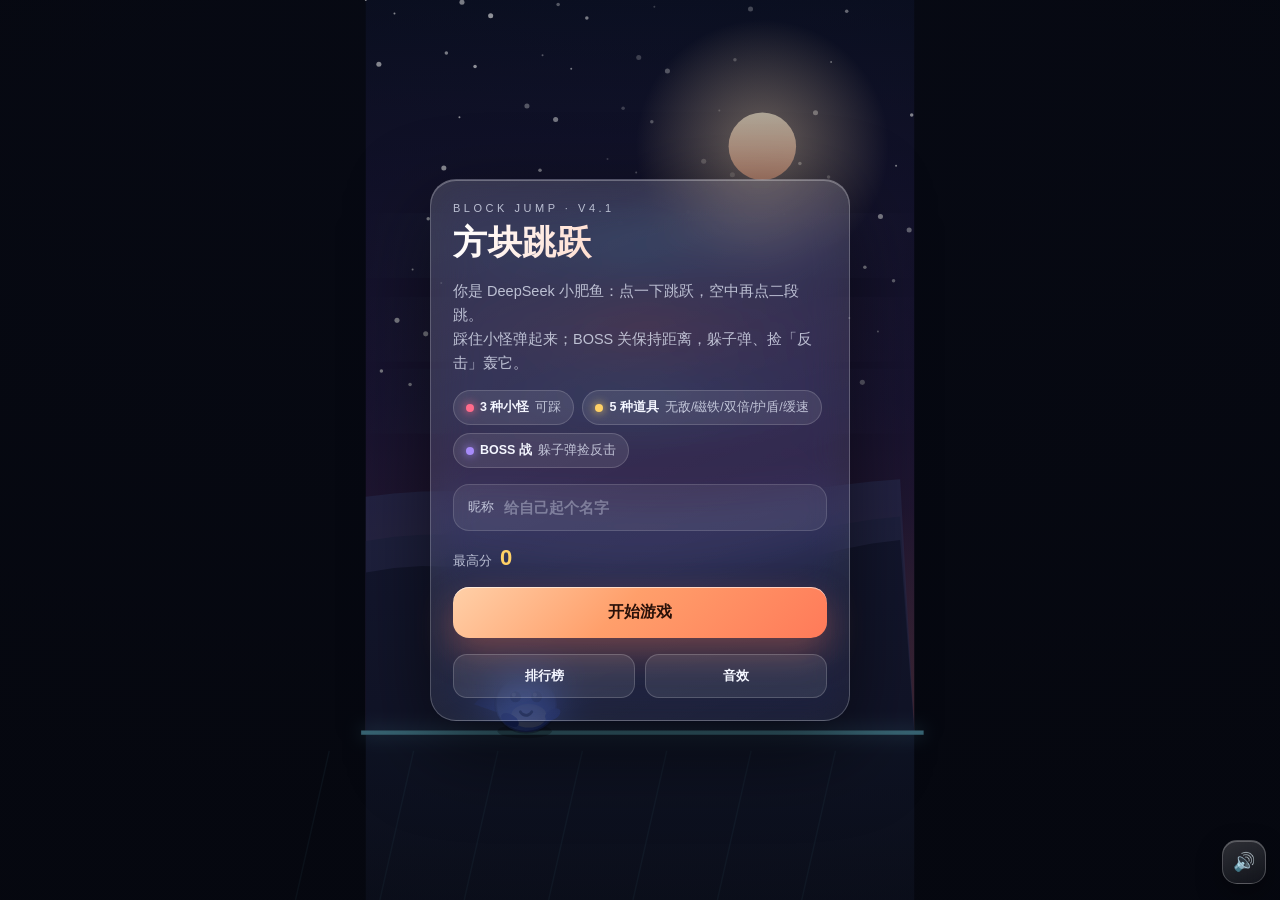
==== game/index.html @ d73d8f33 "game v4.1: show version label" ====
<!doctype html>
<html lang="zh-CN">
<head>
<meta charset="utf-8">
<meta name="viewport" content="width=device-width,initial-scale=1,viewport-fit=cover,user-scalable=no">
<meta name="theme-color" content="#0b0f1e">
<meta name="apple-mobile-web-app-capable" content="yes">
<meta name="robots" content="noindex,nofollow,noarchive">
<title>方块跳跃 · Block Jump</title>
<style>
  :root{
    --glass: linear-gradient(160deg, rgba(255,255,255,.16), rgba(255,255,255,.05));
    --glass-brd: rgba(255,255,255,.22);
    --ink: #f4f6ff;
    --dim: rgba(235,240,255,.74);
    --coral: #ff7a59;
    --gold: #ffd166;
    --mint: #43e8b8;
    --cyan: #50d5e8;
    --pink: #f472b6;
    --violet: #a78bfa;
  }
  *{box-sizing:border-box;-webkit-tap-highlight-color:transparent}
  html,body{margin:0;height:100%;overflow:hidden;background:#070a14;
    font-family:-apple-system,BlinkMacSystemFont,"PingFang SC","Noto Sans SC","Microsoft YaHei",sans-serif;
    color:var(--ink);-webkit-user-select:none;user-select:none;touch-action:none}
  #app{position:fixed;inset:0;display:flex;align-items:center;justify-content:center;overflow:hidden}
  #app::after{content:"";position:absolute;inset:0;pointer-events:none;z-index:3;
    background:radial-gradient(120% 85% at 50% 45%, rgba(0,0,0,0) 55%, rgba(3,5,12,.45) 100%)}
  canvas#game{position:absolute;inset:0;width:100%;height:100%;display:block;touch-action:none}
  .veil{position:absolute;inset:0;display:flex;align-items:center;justify-content:center;
    padding:calc(16px + env(safe-area-inset-top)) 16px calc(16px + env(safe-area-inset-bottom));
    background:radial-gradient(120% 90% at 50% 0%, rgba(12,16,32,.28), rgba(6,8,16,.62));
    z-index:5}
  .veil.hidden{display:none}
  .panel{width:min(420px,100%);border-radius:26px;padding:22px;
    background:var(--glass);border:1px solid var(--glass-brd);
    backdrop-filter:blur(22px) saturate(150%);-webkit-backdrop-filter:blur(22px) saturate(150%);
    box-shadow:0 28px 80px rgba(0,0,0,.55), inset 0 1px 0 rgba(255,255,255,.28);
    animation:pop .3s cubic-bezier(.2,.9,.3,1.15)}
  @keyframes pop{from{opacity:0;transform:translateY(16px) scale(.96)}to{opacity:1;transform:none}}
  .kicker{font-size:11px;letter-spacing:.32em;color:var(--dim);text-transform:uppercase}
  h1{margin:6px 0 4px;font-size:34px;letter-spacing:.02em;font-weight:800;
    background:linear-gradient(100deg,#fff,#ffd9c9 45%,#ffb38f);-webkit-background-clip:text;background-clip:text;color:transparent}
  .sub{font-size:14.5px;color:var(--dim);line-height:1.65}
  .chips{display:flex;flex-wrap:wrap;gap:8px;margin:14px 0 4px}
  .chip{display:flex;align-items:center;gap:6px;padding:8px 12px;border-radius:999px;
    background:rgba(255,255,255,.09);border:1px solid rgba(255,255,255,.16);font-size:12.5px;color:var(--dim)}
  .chip b{color:var(--ink);font-weight:600}
  .dot{width:8px;height:8px;border-radius:50%;box-shadow:0 0 10px currentColor;background:currentColor}
  .row{display:flex;gap:10px;margin-top:16px}
  button{font-family:inherit;border:none;cursor:pointer;color:var(--ink);font-weight:700;
    border-radius:16px;padding:15px 18px;font-size:15px;transition:transform .12s ease, filter .2s ease}
  button:active{transform:scale(.97)}
  .btn-primary{flex:1;color:#2a1109;font-size:16px;
    background:linear-gradient(135deg,#ffd0a8,#ff9f6b 45%,#ff7a59);
    box-shadow:0 14px 34px rgba(255,122,89,.35), inset 0 1px 0 rgba(255,255,255,.6)}
  .btn-ghost{background:rgba(255,255,255,.09);border:1px solid rgba(255,255,255,.18);font-weight:600}
  .btn-sm{padding:12px 14px;font-size:13px;border-radius:14px}
  .namerow{display:flex;align-items:center;gap:10px;margin-top:16px;padding:8px 8px 8px 14px;
    border-radius:16px;background:rgba(255,255,255,.07);border:1px solid rgba(255,255,255,.14)}
  .namerow .nlbl{font-size:12.5px;color:var(--dim);flex:none}
  .namerow input{flex:1;min-width:0;border:none;outline:none;background:transparent;
    font-family:inherit;font-size:15px;font-weight:700;color:var(--ink);padding:6px 0}
  .namerow input::placeholder{color:rgba(235,240,255,.35);font-weight:600}
  .bestline{display:flex;align-items:baseline;gap:8px;margin-top:14px}
  .bestline .num{font-size:22px;font-weight:800;color:var(--gold);font-variant-numeric:tabular-nums}
  .bestline .lbl{font-size:13px;color:var(--dim)}
  /* 结算 */
  .score-wrap{text-align:center;margin:10px 0 6px}
  .score-big{font-size:58px;font-weight:800;line-height:1;letter-spacing:-.02em;
    font-variant-numeric:tabular-nums;background:linear-gradient(180deg,#fff,#ffd166 70%,#ff9f43);
    -webkit-background-clip:text;background-clip:text;color:transparent;
    filter:drop-shadow(0 8px 24px rgba(255,209,102,.25))}
  .cause{text-align:center;font-size:14px;color:var(--dim);margin-top:6px}
  .grid{display:grid;grid-template-columns:repeat(4,1fr);gap:8px;margin:16px 0 6px}
  .cell{padding:11px 6px;border-radius:16px;text-align:center;
    background:rgba(255,255,255,.07);border:1px solid rgba(255,255,255,.12)}
  .cell .k{font-size:12px;color:var(--dim)}
  .cell .v{font-size:17px;font-weight:800;margin-top:4px;font-variant-numeric:tabular-nums}
  .badge{display:inline-flex;align-items:center;gap:6px;margin-top:10px;padding:6px 12px;border-radius:999px;
    font-size:12px;font-weight:700;color:#12301f;background:linear-gradient(135deg,#a7f3c9,#43e8b8);
    box-shadow:0 8px 24px rgba(67,232,184,.28)}
  .rank{text-align:center;font-size:13px;color:var(--dim);margin-top:10px}
  /* HUD */
  #hud{position:absolute;inset:0;z-index:4;pointer-events:none;
    padding:calc(12px + env(safe-area-inset-top)) 14px calc(12px + env(safe-area-inset-bottom))}
  #hud.hidden{display:none}
  .pill{position:absolute;display:flex;align-items:center;gap:8px;
    padding:9px 13px;border-radius:16px;background:var(--glass);border:1px solid var(--glass-brd);
    backdrop-filter:blur(16px) saturate(140%);-webkit-backdrop-filter:blur(16px) saturate(140%);
    box-shadow:0 10px 30px rgba(0,0,0,.3), inset 0 1px 0 rgba(255,255,255,.24)}
  #scorePill{left:14px;top:calc(12px + env(safe-area-inset-top));padding:12px 18px;border-radius:18px}
  #scoreVal{font-size:24px;font-weight:800;font-variant-numeric:tabular-nums;line-height:1;min-width:20px;text-align:left}

  #coinPill{right:14px;top:calc(12px + env(safe-area-inset-top))}
  .coin{width:18px;height:18px;border-radius:50%;
    background:radial-gradient(circle at 35% 30%,#fff3c4,#ffd166 55%,#e0a91f);
    box-shadow:0 0 12px rgba(255,209,102,.5)}
  #coinVal{font-size:15px;font-weight:800;font-variant-numeric:tabular-nums}
  #powerRow{position:absolute;right:14px;top:calc(70px + env(safe-area-inset-top));
    display:flex;flex-direction:column;gap:7px;align-items:flex-end}
  .pw{display:none;align-items:center;gap:7px;padding:7px 11px;border-radius:13px;
    background:var(--glass);border:1px solid var(--glass-brd);backdrop-filter:blur(14px);
    -webkit-backdrop-filter:blur(14px);font-size:11px;font-weight:700}
  .pw.on{display:flex}
  .pw i{width:14px;height:14px;border-radius:5px;display:block}
  .pw .bar{width:40px;height:3px;border-radius:2px;background:rgba(255,255,255,.18);overflow:hidden}
  .pw .bar em{display:block;height:100%;width:100%;background:currentColor;border-radius:2px}
  #comboChip{position:absolute;left:50%;top:calc(14px + env(safe-area-inset-top));transform:translateX(-50%);
    padding:7px 14px;border-radius:999px;font-size:12px;font-weight:800;color:#3d0a2c;
    background:linear-gradient(135deg,#ffd0e8,#f472b6);box-shadow:0 8px 24px rgba(244,114,182,.35);
    display:none;white-space:nowrap}
  #comboChip.on{display:block;animation:pop .2s ease}
  #bossWrap{position:absolute;left:50%;top:calc(16px + env(safe-area-inset-top));transform:translateX(-50%);
    width:min(240px,60%);display:none}
  #bossWrap.on{display:block}
  .boss-label{text-align:center;font-size:10px;letter-spacing:.28em;color:#ff9db0;margin-bottom:5px;font-weight:800}
  .boss-track{height:8px;border-radius:99px;background:rgba(255,255,255,.12);
    border:1px solid rgba(255,255,255,.16);overflow:hidden}
  .boss-fill{height:100%;width:100%;border-radius:99px;
    background:linear-gradient(90deg,#ff4d6d,#ff9db0);transition:width .18s ease;
    box-shadow:0 0 14px rgba(255,77,109,.6)}
  /* 排行榜 */
  .tabs{display:flex;gap:8px;margin:14px 0 10px;background:rgba(0,0,0,.22);padding:5px;border-radius:14px}
  .tab{flex:1;padding:10px;border-radius:11px;font-size:14px;font-weight:700;color:var(--dim);
    background:transparent;border:none}
  .tab.on{background:rgba(255,255,255,.14);color:var(--ink);box-shadow:inset 0 1px 0 rgba(255,255,255,.2)}
  #boardList{max-height:38vh;overflow:auto;-webkit-overflow-scrolling:touch;display:flex;flex-direction:column;gap:7px}
  .lbrow{display:flex;align-items:center;gap:10px;padding:11px 13px;border-radius:14px;
    background:rgba(255,255,255,.07);border:1px solid rgba(255,255,255,.09);font-size:14px}
  .lbrow.me{background:rgba(255,209,102,.14);border-color:rgba(255,209,102,.4)}
  .lbrow .no{width:20px;text-align:center;font-weight:800;color:var(--dim);font-variant-numeric:tabular-nums}
  .lbrow.me .no{color:var(--gold)}
  .lbrow .nm{flex:1;overflow:hidden;text-overflow:ellipsis;white-space:nowrap;color:rgba(240,245,255,.88)}
  .lbrow .sc{font-weight:800;font-variant-numeric:tabular-nums}
  .lbrow .dt{font-size:11px;color:rgba(255,255,255,.45)}
  .empty{text-align:center;padding:26px 0;font-size:13px;color:var(--dim)}
  /* 声音按钮 / toast */
  #soundBtn{position:absolute;right:14px;bottom:calc(16px + env(safe-area-inset-bottom));z-index:6;
    width:44px;height:44px;border-radius:15px;display:flex;align-items:center;justify-content:center;
    font-size:18px;background:var(--glass);border:1px solid var(--glass-brd);
    backdrop-filter:blur(16px);-webkit-backdrop-filter:blur(16px);
    box-shadow:0 10px 26px rgba(0,0,0,.35), inset 0 1px 0 rgba(255,255,255,.24)}
  #toast{position:absolute;left:50%;bottom:calc(88px + env(safe-area-inset-bottom));
    transform:translateX(-50%) translateY(8px);padding:11px 20px;border-radius:999px;
    font-size:14px;font-weight:700;color:#fff;white-space:nowrap;
    background:rgba(14,18,32,.82);border:1px solid rgba(255,255,255,.22);
    backdrop-filter:blur(18px);-webkit-backdrop-filter:blur(18px);
    box-shadow:0 12px 34px rgba(0,0,0,.45);opacity:0;transition:opacity .18s ease,transform .18s ease;z-index:7}
  #toast.on{opacity:1;transform:translateX(-50%) translateY(0)}
</style>
</head>
<body>
<div id="app">
  <canvas id="game"></canvas>

  <div id="hud" class="hidden">
    <div class="pill" id="scorePill"><span id="scoreVal">0</span></div>
    <div class="pill" id="coinPill"><span class="coin"></span><span id="coinVal">0</span></div>
    <div id="powerRow">
      <div class="pw" id="pwStar" style="color:var(--gold)"><i style="background:var(--gold)"></i><span>无敌</span><span class="bar"><em></em></span></div>
      <div class="pw" id="pwMag" style="color:var(--cyan)"><i style="background:var(--cyan)"></i><span>磁铁</span><span class="bar"><em></em></span></div>
      <div class="pw" id="pwDbl" style="color:var(--pink)"><i style="background:var(--pink)"></i><span>双倍</span><span class="bar"><em></em></span></div>
      <div class="pw" id="pwShield" style="color:#7ee7ff"><i style="background:#7ee7ff"></i><span>护盾</span><span class="bar"><em></em></span></div>
      <div class="pw" id="pwSlow" style="color:#c084fc"><i style="background:#c084fc"></i><span>缓速</span><span class="bar"><em></em></span></div>
    </div>
    <div id="comboChip"></div>
    <div id="bossWrap">
      <div class="boss-label">BOSS</div>
      <div class="boss-track"><div class="boss-fill" id="bossFill"></div></div>
    </div>
  </div>

  <button id="soundBtn" aria-label="声音">🔊</button>
  <div id="toast"></div>

  <div id="menu" class="veil">
    <div class="panel">
      <div class="kicker">Block Jump · v4.1</div>
      <h1>方块跳跃</h1>
      <p class="sub">你是 DeepSeek 小肥鱼：点一下跳跃，空中再点二段跳。<br>踩住小怪弹起来；BOSS 关保持距离，躲子弹、捡「反击」轰它。</p>
      <div class="chips">
        <span class="chip"><span class="dot" style="color:#ff6b8b"></span><b>3 种小怪</b> 可踩</span>
        <span class="chip"><span class="dot" style="color:#ffd166"></span><b>5 种道具</b> 无敌/磁铁/双倍/护盾/缓速</span>
        <span class="chip"><span class="dot" style="color:#a78bfa"></span><b>BOSS 战</b> 躲子弹捡反击</span>
      </div>
      <div class="namerow">
        <span class="nlbl">昵称</span>
        <input id="nameInput" maxlength="12" autocomplete="off" autocapitalize="off" spellcheck="false" placeholder="给自己起个名字">
      </div>
      <div class="bestline"><span class="lbl">最高分</span><span class="num" id="menuBest">0</span></div>
      <div class="row">
        <button class="btn-primary" id="btnStart">开始游戏</button>
      </div>
      <div class="row">
        <button class="btn-ghost btn-sm" id="btnMenuBoard" style="flex:1">排行榜</button>
        <button class="btn-ghost btn-sm" id="btnMenuSound" style="flex:1">音效</button>
      </div>
    </div>
  </div>

  <div id="over" class="veil hidden">
    <div class="panel">
      <div class="kicker" style="color:#ff9db0">Game Over</div>
      <div class="score-wrap"><div class="score-big" id="overScore">0</div></div>
      <div class="cause" id="overCause"></div>
      <div class="grid">
        <div class="cell"><div class="k">距离</div><div class="v" id="stDist">0m</div></div>
        <div class="cell"><div class="k">金币</div><div class="v" id="stCoin">0</div></div>
        <div class="cell"><div class="k">击杀</div><div class="v" id="stKill">0</div></div>
        <div class="cell"><div class="k">连击</div><div class="v" id="stCombo">×0</div></div>
      </div>
      <div style="text-align:center"><span class="badge hidden" id="newRecord">★ 新纪录</span></div>
      <div class="rank" id="overRank"></div>
      <div class="row"><button class="btn-primary" id="btnRetry">再来一次</button></div>
      <div class="row">
        <button class="btn-ghost btn-sm" id="btnShare" style="flex:1">分享</button>
        <button class="btn-ghost btn-sm" id="btnBoard" style="flex:1">排行榜</button>
      </div>
    </div>
  </div>

  <div id="board" class="veil hidden">
    <div class="panel">
      <div class="kicker">Leaderboard</div>
      <h1 style="font-size:26px">排行榜</h1>
      <div class="tabs">
        <button class="tab on" id="tabLocal" data-tab="0">本机</button>
        <button class="tab" id="tabOnline" data-tab="1">在线</button>
      </div>
      <div id="boardList"></div>
      <div class="row"><button class="btn-ghost" id="btnBoardClose" style="flex:1">关闭</button></div>
    </div>
  </div>
</div>

<script>
(function () {
  'use strict';

  // ================= 在线排行配置（Supabase） =================
  var CONFIG = {
    SUPABASE_URL: 'https://gmbxajmnoovqspsifoij.supabase.co',
    SUPABASE_ANON_KEY: 'eyJhbGciOiJIUzI1NiIsInR5cCI6IkpXVCJ9.eyJpc3MiOiJzdXBhYmFzZSIsInJlZiI6ImdtYnhham1ub292cXNwc2lmb2lqIiwicm9sZSI6ImFub24iLCJpYXQiOjE3NjM5NjIwMDYsImV4cCI6MjA3OTUzODAwNn0.0Y8fS4oOsGnr_i_dsdQOUnE1iFKRSyVHk3r8p-tRvNo'
  };
  var ONLINE = !!(CONFIG.SUPABASE_URL && CONFIG.SUPABASE_ANON_KEY);

  // ================= 画面尺寸 =================
  var W = 390, H = 640, GROUND = 520, PX = 92, PS = 42;
  var GRAV = 3300, JUMP = -1160, JUMP2 = -1040, CUT = -500, STOMP_BOUNCE = -880;
  var BOSS_FIRST = 700, BOSS_GAP = 1700;

  var cvs = document.getElementById('game');
  var ctx = cvs.getContext('2d');
  var DPR = Math.min(3, Math.max(1, (window.devicePixelRatio || 1)));
  function fitCanvas() {
    var r = cvs.getBoundingClientRect();
    DPR = Math.min(3, Math.max(1, window.devicePixelRatio || 1));
    var bw = Math.round(r.width * DPR), bh = Math.round(r.height * DPR);
    if (cvs.width !== bw || cvs.height !== bh) {
      cvs.width = bw; cvs.height = bh;
    }
  }
  fitCanvas();

  // ================= 配色 =================
  var C = {
    skyTop: '#0a0f22', skyMid: '#241a44', skyLow: '#5b2f5e', horizon: '#ff9e7a',
    hill1: 'rgba(70,80,140,.55)', hill2: 'rgba(48,54,102,.75)', hill3: 'rgba(30,34,70,.92)',
    ground: '#141a2e', groundEdge: '#7ee7ff',
    coral: '#ff7a59', coralL: '#ffb28f', coralD: '#d05a3a',
    eye: '#1a1020', mouth: '#7a2f14',
    coin: '#ffd166', coinD: '#d99e2b',
    slime: '#3ddc97', slimeD: '#1f9c68', slimeL: '#8cf5c8',
    walker: '#ff6b8b', walkerD: '#c94263', walkerL: '#ffa3b6',
    flyer: '#a78bfa', flyerD: '#7c5cf0', flyerL: '#d5c6ff',
    boss: '#7b4bd6', bossD: '#4a2a96', bossL: '#a97cff', bossEye: '#ff4d6d',
    stone: '#8f9bb3', stoneD: '#6b7690', crate: '#c98a4b', crateD: '#96612f',
    star: '#ffd166', magnet: '#50d5e8', dbl: '#f472b6',
    white: '#ffffff',
    bot: '#f2f6ff', botL: '#ffffff', botM: '#c8d4ee', botD: '#8f9ec2', botLine: '#131a33',
    whale: '#5d82ff', whaleD: '#2f4fd6', whaleL: '#9cbbff', whaleBelly: 'rgba(255,255,255,.42)', spout: '#bfe9ff',
    visor: '#0b1230', glow: '#7ee7ff', glow2: '#b8f6ff',
    shield: '#7ee7ff', slow: '#c084fc'
  };

  // ================= 工具 =================
  function $(id) { return document.getElementById(id); }
  function rr(x, y, w, h, r) {
    r = Math.min(r, w / 2, h / 2);
    ctx.beginPath();
    if (ctx.roundRect) { ctx.roundRect(x, y, w, h, r); return; }
    ctx.moveTo(x + r, y);
    ctx.arcTo(x + w, y, x + w, y + h, r);
    ctx.arcTo(x + w, y + h, x, y + h, r);
    ctx.arcTo(x, y + h, x, y, r);
    ctx.arcTo(x, y, x + w, y, r);
    ctx.closePath();
  }
  function fillRR(x, y, w, h, r, fill) { rr(x, y, w, h, r); ctx.fillStyle = fill; ctx.fill(); }
  function strokeRR(x, y, w, h, r, stroke, lw) { rr(x, y, w, h, r); ctx.strokeStyle = stroke; ctx.lineWidth = lw || 1.5; ctx.stroke(); }
  function circle(x, y, r) { ctx.beginPath(); ctx.arc(x, y, r, 0, Math.PI * 2); }
  function text(s, x, y, size, color, align, weight) {
    ctx.font = (weight || 700) + ' ' + size + 'px -apple-system,"PingFang SC","Noto Sans SC",sans-serif';
    ctx.textAlign = align || 'center';
    ctx.textBaseline = 'middle';
    ctx.fillStyle = color;
    ctx.fillText(s, x, y);
  }
  function burst(x, y, color, n, pow) {
    pow = pow || 1;
    for (var i = 0; i < n; i++) {
      parts.push({
        x: x, y: y, vx: (Math.random() - 0.5) * 200 * pow, vy: -Math.random() * 220 * pow,
        life: 0.3 + Math.random() * 0.45, max: 0.75, color: color,
        r: 2 + Math.random() * 3.2, g: 900
      });
    }
  }
  function sparkle(x, y, color) {
    for (var i = 0; i < 7; i++) {
      var a = Math.random() * Math.PI * 2, sp = 120 + Math.random() * 120;
      parts.push({ x: x, y: y, vx: Math.cos(a) * sp, vy: Math.sin(a) * sp - 40, life: 0.36, max: 0.36, color: color, r: 2 + Math.random() * 2, g: 200 });
    }
  }
  function floatText(s, x, y, color, size) {
    texts.push({ s: s, x: x, y: y, vy: -78, life: 0.85, max: 0.85, color: color, size: size || 17 });
  }
  function ringFx(x, y, color) { rings.push({ x: x, y: y, r: 8, color: color, life: 0.34, max: 0.34 }); }
  function vibrate(ms) { try { if (navigator.vibrate) navigator.vibrate(ms); } catch (e) {} }

  // ================= 声音 =================
  var ac = null, soundOn = true, sndQ = [];
  var musicStep = 0, musicNext = 0;
  function AC() {
    if (!ac) { try { var K = window.AudioContext || window.webkitAudioContext; if (K) ac = new K(); } catch (e) {} }
    return ac;
  }
  function beep(freq, dur, type, vol) {
    if (!soundOn) return;
    var a = AC(); if (!a) return;
    try {
      if (a.state === 'suspended' && a.resume) a.resume();
      var o = a.createOscillator(), g = a.createGain(), t = a.currentTime;
      o.type = type || 'sine'; o.frequency.value = freq;
      g.gain.setValueAtTime(vol || 0.05, t);
      g.gain.exponentialRampToValueAtTime(0.0001, t + dur);
      o.connect(g); g.connect(a.destination);
      o.start(t); o.stop(t + dur + 0.02);
    } catch (e) {}
  }
  function slide(f1, f2, dur, type, vol) {
    if (!soundOn) return;
    var a = AC(); if (!a) return;
    try {
      var o = a.createOscillator(), g = a.createGain(), t = a.currentTime;
      o.type = type || 'sawtooth';
      o.frequency.setValueAtTime(f1, t);
      o.frequency.exponentialRampToValueAtTime(f2, t + dur);
      g.gain.setValueAtTime(vol || 0.06, t);
      g.gain.exponentialRampToValueAtTime(0.0001, t + dur);
      o.connect(g); g.connect(a.destination);
      o.start(t); o.stop(t + dur + 0.02);
    } catch (e) {}
  }
  var BASS = [0, 0, 7, 7, 5, 5, 3, 3];
  var LEAD = [12, 15, 19, 15, 12, 17, 19, 22, 12, 15, 19, 15, 10, 12, 15, 17];
  function note(freq, at, dur, type, vol) {
    try {
      var o = ac.createOscillator(), g = ac.createGain();
      o.type = type; o.frequency.value = freq;
      g.gain.setValueAtTime(0.0001, at);
      g.gain.linearRampToValueAtTime(vol, at + 0.012);
      g.gain.exponentialRampToValueAtTime(0.0001, at + dur);
      o.connect(g); g.connect(ac.destination);
      o.start(at); o.stop(at + dur + 0.02);
    } catch (e) {}
  }
  function musicTick() {
    if (!soundOn || !ac || state !== 'play') return;
    var now = ac.currentTime;
    if (musicNext < now) musicNext = now + 0.06;
    var guard = 0;
    while (musicNext < now + 0.3 && guard++ < 8) {
      var s = musicStep % 16;
      note(55 * Math.pow(2, BASS[(musicStep >> 1) % 8] / 12), musicNext, 0.26, 'square', 0.026);
      if (s % 2 === 0) note(220 * Math.pow(2, LEAD[s] / 12), musicNext, 0.15, 'triangle', 0.02);
      musicStep++; musicNext += 0.15;
    }
  }

  // ================= 存档 =================
  function lsGet(k) { try { return localStorage.getItem(k); } catch (e) { return null; } }
  function lsSet(k, v) { try { localStorage.setItem(k, v); } catch (e) {} }
  var best = parseInt(lsGet('bj.best') || '0', 10) || 0, prevBest = best;
  var LB = [];
  try { LB = JSON.parse(lsGet('bj.lb') || '[]') || []; } catch (e) { LB = []; }
  var playerName = lsGet('bj.name') || '';
  var onlineRows = [], onlineState = 'idle', submitT = 0;

  // ================= 状态 =================
  var state = 'menu';
  var camX = 0, speed = 300, dist = 0, baseScore = 0, bonusScore = 0, score = 0;
  var coinsGot = 0, kills = 0, combo = 0, maxCombo = 0, comboUntil = 0;
  var shake = 0, flash = 0, freeze = 0, time = 0, nextX = 0, last = 0, dustT = 0;
  var gaps = [], obs = [], mobs = [], projs = [], rockets = [], pickups = [], coinList = [], parts = [], texts = [], rings = [], trail = [];
  var stars = [];
  var inv = 0, magnet = 0, dbl = 0, shield = 0, slow = 0;
  var boss = null, nextBossAt = BOSS_FIRST, arena = false;
  var overAt = 0, toastT = 0, deadReason = '';
  var worldT = 0, auroraT = 0;
  var p = { y: GROUND, vy: 0, jumps: 0, rot: 0, squash: 1, onGround: true, spin: 0 };
  var thisRank = 0, highlightScore = -1, boardTab = 0, boardFrom = 'over';

  for (var si = 0; si < 70; si++) stars.push({ x: (si * 57.3) % W, y: (si * 37.7) % 300, r: 0.7 + (si % 3) * 0.55, ph: si * 0.9 });

  // ================= DOM =================
  var el = {
    hud: $('hud'), scoreVal: $('scoreVal'), coinVal: $('coinVal'),
    combo: $('comboChip'), bossWrap: $('bossWrap'), bossFill: $('bossFill'),
    pwStar: $('pwStar'), pwMag: $('pwMag'), pwDbl: $('pwDbl'),
    pwShield: $('pwShield'), pwSlow: $('pwSlow'), nameInput: $('nameInput'),
    menu: $('menu'), over: $('over'), board: $('board'), toast: $('toast'),
    overScore: $('overScore'), overCause: $('overCause'), stDist: $('stDist'), stCoin: $('stCoin'),
    stKill: $('stKill'), stCombo: $('stCombo'), newRecord: $('newRecord'), overRank: $('overRank'),
    menuBest: $('menuBest'), boardList: $('boardList'), tabLocal: $('tabLocal'), tabOnline: $('tabOnline')
  };
  function show(e) { if (e && e.classList) e.classList.remove('hidden'); }
  function hide(e) { if (e && e.classList) e.classList.add('hidden'); }
  function toast(msg) {
    if (!el.toast) return;
    el.toast.textContent = msg;
    el.toast.classList.add('on');
    toastT = 1.6;
  }
  function setTab(t) {
    boardTab = t;
    el.tabLocal.classList.toggle('on', t === 0);
    el.tabOnline.classList.toggle('on', t === 1);
    renderBoard();
  }
  function esc(s) { return String(s == null ? '' : s).replace(/[&<>"']/g, function (c) {
    return ({ '&': '&amp;', '<': '&lt;', '>': '&gt;', '"': '&quot;', "'": '&#39;' })[c];
  }); }
  function renderBoard() {
    if (!el.boardList) return;
    var rows = boardTab === 0 ? LB : onlineRows;
    var html = '';
    if (boardTab === 1) {
      if (onlineState === 'loading') html = '<div class="empty">加载中…</div>';
      else if (onlineState === 'error' || onlineState === 'off') html = '<div class="empty">在线排行暂时连不上</div>';
      else if (!rows.length) html = '<div class="empty">还没有人上传成绩</div>';
    } else if (!rows.length) html = '<div class="empty">本机还没有成绩</div>';
    if (!html) {
      for (var i = 0; i < rows.length && i < 20; i++) {
        var r = rows[i];
        var mine = boardTab === 0 ? (r.mine === true) : (!!playerName && r.name === playerName);
        var date = (r.d || (r.created_at || '').slice(5, 10) || '');
        html += '<div class="lbrow' + (mine ? ' me' : '') + '">' +
          '<span class="no">' + (i + 1) + '</span>' +
          '<span class="nm">' + esc(r.name || '匿名') + '</span>' +
          '<span class="dt">' + esc(date) + '</span>' +
          '<span class="sc">' + esc(r.score) + '</span></div>';
      }
    }
    el.boardList.innerHTML = html;
  }
  // 昵称（允许留空，空 = 匿名，不再自动生成）
  function applyName(v) {
    var n = String(v == null ? '' : v).replace(/[\n\r\t]/g, ' ').trim().slice(0, 12);
    playerName = n;
    lsSet('bj.name', playerName);
    return playerName;
  }
  if (el.nameInput && el.nameInput.addEventListener) {
    el.nameInput.value = playerName;
    el.nameInput.addEventListener('input', function () { applyName(el.nameInput.value); });
    el.nameInput.addEventListener('blur', function () { applyName(el.nameInput.value); });
    el.nameInput.addEventListener('change', function () { applyName(el.nameInput.value); });
  }

  function showMenu() {
    state = 'menu';
    hide(el.over); hide(el.board); hide(el.hud); show(el.menu);
    el.menuBest.textContent = best;
  }
  function showOver() {
    state = 'over';
    hide(el.menu); hide(el.board); hide(el.hud); show(el.over);
    el.overScore.textContent = Math.floor(score);
    var map = { fall: '掉进了深渊', mob: '被小怪撞飞了', hit: '撞在了障碍上', boss: '被 BOSS 撞飞了', fire: '被 BOSS 火球击中' };
    el.overCause.textContent = map[deadReason] || '游戏结束';
    el.stDist.textContent = Math.floor(dist / 10) + 'm';
    el.stCoin.textContent = coinsGot;
    el.stKill.textContent = kills;
    el.stCombo.textContent = '×' + maxCombo;
    el.overRank.textContent = thisRank > 0 ? ('本机排行第 ' + thisRank + ' 名') : ('最高分 ' + best);
    if (score > prevBest && score > 0) show(el.newRecord); else hide(el.newRecord);
  }
  function showBoard(from) {
    boardFrom = from || state;
    hide(el.menu); hide(el.over); show(el.board);
    if (ONLINE) { show(el.tabOnline); } else { hide(el.tabOnline); }
    setTab(ONLINE && boardFrom === 'over' ? 1 : 0);
    if (boardTab === 1 && ONLINE) loadOnline();
  }
  function hideBoard() {
    hide(el.board);
    if (boardFrom === 'menu') showMenu(); else showOver();
  }

  // ================= 开始/结束 =================
  function reset() {
    camX = 0; speed = 300; dist = 0; baseScore = 0; bonusScore = 0; score = 0;
    coinsGot = 0; kills = 0; combo = 0; maxCombo = 0; comboUntil = 0;
    shake = 0; flash = 0; freeze = 0; time = 0; nextX = W + 200; dustT = 0;
    gaps = []; obs = []; mobs = []; projs = []; rockets = []; pickups = []; coinList = [];
    parts = []; texts = []; rings = []; trail = [];
    inv = 0; magnet = 0; dbl = 0; shield = 0; slow = 0;
    boss = null; nextBossAt = BOSS_FIRST; arena = false;
    deadReason = ''; thisRank = 0; highlightScore = -1;
    worldT = 0; auroraT = 0;
    p = { y: GROUND, vy: 0, jumps: 0, rot: 0, squash: 1, onGround: true, spin: 0 };
  }
  function start() {
    applyName(el.nameInput ? el.nameInput.value : playerName);
    reset(); prevBest = best; state = 'play';
    musicStep = 0; musicNext = 0;
    hide(el.menu); hide(el.over); hide(el.board); show(el.hud);
    syncHud(true);
    beep(660, 0.08, 'sine', 0.05);
  }

  // ================= 在线排行 =================
  function sbHeaders() {
    return { 'apikey': CONFIG.SUPABASE_ANON_KEY, 'Authorization': 'Bearer ' + CONFIG.SUPABASE_ANON_KEY, 'Content-Type': 'application/json' };
  }
  function submitOnline() {
    if (!ONLINE || typeof fetch !== 'function') return;
    if (submitT > 0 && time - submitT < 3) return;
    submitT = time;
    var body = [{ name: playerName || '匿名', score: Math.floor(score), kills: kills, coins: coinsGot, combo: maxCombo }];
    try {
      var h = sbHeaders(); h['Prefer'] = 'return=minimal';
      fetch(CONFIG.SUPABASE_URL + '/rest/v1/scores', { method: 'POST', headers: h, body: JSON.stringify(body) })
        .then(function (r) { onlineState = (r.status >= 200 && r.status < 300) ? 'ok' : 'error'; },
              function () { onlineState = 'error'; });
    } catch (e) { onlineState = 'error'; }
  }
  function loadOnline() {
    if (!ONLINE || typeof fetch !== 'function') { onlineState = 'off'; renderBoard(); return; }
    onlineState = 'loading'; renderBoard();
    try {
      fetch(CONFIG.SUPABASE_URL + '/rest/v1/scores?select=name,score,created_at&order=score.desc&limit=20', { headers: sbHeaders() })
        .then(function (r) { if (!r.ok) throw new Error('http'); return r.json(); })
        .then(function (rows) { onlineRows = rows || []; onlineState = 'ok'; renderBoard(); })
        .catch(function () { onlineState = 'error'; renderBoard(); });
    } catch (e) { onlineState = 'error'; renderBoard(); }
  }

  // ================= 死亡 =================
  function tryAbsorb() {
    if (shield > 0) {
      shield = 0;
      inv = Math.max(inv, 1.3);
      flash = Math.max(flash, 0.3); shake = Math.max(shake, 11);
      beep(520, 0.12, 'square', 0.05); vibrate(25);
      toast('护盾挡下了！');
      syncHud(true);
      return true;
    }
    return false;
  }

  function die(reason) {
    if (state !== 'play') return;
    deadReason = reason; state = 'over'; overAt = time;
    shake = 16; flash = 0.5; freeze = 0.14;
    if (reason === 'boss' || reason === 'fire') slide(320, 70, 0.5, 'sawtooth', 0.08);
    else if (reason === 'fall') slide(700, 110, 0.45);
    else beep(170, 0.3, 'triangle', 0.07);
    vibrate(55);
    burst(PX + PS / 2, p.y - PS / 2, '#ffffff', 12, 1.5);
    burst(PX + PS / 2, p.y - PS / 2, C.coral, 16, 1.8);
    ringFx(PX + PS / 2, p.y - PS / 2, 'rgba(255,255,255,.85)');
    if (score > best) best = score;
    lsSet('bj.best', String(best));
    saveLocalScore();
    submitOnline();
    setTimeout(function () { showOver(); }, 620);
  }
  function saveLocalScore() {
    var entry = { name: playerName || '匿名', mine: true, score: score, kills: kills, coins: coinsGot, combo: maxCombo, d: new Date().toISOString().slice(5, 10) };
    LB.push(entry);
    LB.sort(function (a, b) { return b.score - a.score; });
    LB = LB.slice(0, 20);
    var idx = LB.indexOf(entry);
    thisRank = idx >= 0 ? idx + 1 : 0;
    highlightScore = score;
    lsSet('bj.lb', JSON.stringify(LB));
  }
  function shareScore() {
    var txt = '我在《方块跳跃》拿了 ' + Math.floor(score) + ' 分，击杀 ' + kills + ' 只小怪，最高连击 ×' + maxCombo + '，来试试？';
    try { if (navigator.share) { navigator.share({ title: '方块跳跃', text: txt }).catch(function () {}); return; } } catch (e) {}
    try {
      if (navigator.clipboard && navigator.clipboard.writeText) {
        navigator.clipboard.writeText(txt).then(function () { toast('成绩已复制'); }, function () { toast('复制失败'); });
      } else toast('长按截图分享吧');
    } catch (e) { toast('长按截图分享吧'); }
  }

  // ================= 生成 =================
  function groundAt(wx) {
    for (var i = 0; i < gaps.length; i++) if (wx > gaps[i].x && wx < gaps[i].x + gaps[i].w) return false;
    return true;
  }
  function spawnAhead() {
    if (boss) return;
    var edge = camX + W + 220;
    var lvl = Math.min(1, score / 1200);
    var baseGap = Math.max(230, speed * 0.95);
    var guard = 0;
    while (nextX < edge && guard++ < 24) {
      var r = Math.random();
      if (r < 0.2 && score > 160) {
        var gw = 52 + Math.random() * (22 + lvl * 34);
        gaps.push({ x: nextX, w: gw });
        nextX += gw + baseGap + Math.random() * 80;
      } else if (r < 0.36) {
        var big = Math.random() < 0.3 + lvl * 0.15;
        var tall = big && Math.random() < 0.6, wide = big && !tall;
        var h = tall ? 54 : 27, w = wide ? 54 : 27;
        obs.push({ x: nextX, y: GROUND - h, w: w, h: h, kind: Math.random() < 0.5 ? 'stone' : 'crate' });
        nextX += w + baseGap + Math.random() * 80;
      } else if (r < 0.64) {
        var roll = Math.random();
        var kind = roll < 0.45 ? 'slime' : (roll < 0.82 ? 'walker' : 'flyer');
        if (kind === 'flyer') {
          mobs.push({ kind: 'flyer', x: nextX, baseY: GROUND - 120 - Math.random() * 24, w: 28, h: 22, t: Math.random() * 6, phase: Math.random() * 6, vx: 0, dead: false, deadT: 0 });
          nextX += 90 + baseGap * 1.05 + Math.random() * 60;
        } else {
          mobs.push({ kind: kind, x: nextX, baseY: GROUND, w: kind === 'slime' ? 26 : 28, h: kind === 'slime' ? 24 : 28, t: Math.random() * 6, phase: Math.random() * 6, vx: kind === 'walker' ? -(0.3 + Math.random() * 0.26) : 0, dead: false, deadT: 0 });
          nextX += (kind === 'walker' ? 150 : 40) + baseGap + Math.random() * 80;
        }
      } else if (r < 0.73) {
        var kinds = ['star', 'magnet', 'dbl', 'shield', 'slow'];
        pickups.push({ x: nextX, y: GROUND - 86 - Math.random() * 30, kind: kinds[Math.floor(Math.random() * kinds.length)], t: Math.random() * 6, got: false });
        nextX += 100 + baseGap * 0.75 + Math.random() * 60;
      } else {
        var n = 3 + Math.floor(Math.random() * 3);
        for (var i = 0; i < n; i++) {
          var t2 = (i + 1) / (n + 1);
          coinList.push({ x: nextX + i * 26, y: GROUND - 42 - Math.sin(t2 * Math.PI) * 52, got: false });
        }
        nextX += n * 26 + baseGap * 0.8 + Math.random() * 60;
      }
    }
    var cut = camX - 200;
    if (gaps.length && gaps[0].x + gaps[0].w < cut) gaps.shift();
    while (obs.length && obs[0].x + obs[0].w < cut) obs.shift();
    while (coinList.length && coinList[0].x + 20 < cut) coinList.shift();
    while (pickups.length && pickups[0].x + 40 < cut) pickups.shift();
    while (mobs.length && mobs[0].x + 60 < cut) mobs.shift();
  }
  function spawnBoss() {
    boss = {
      x: camX + W - 120, baseX: camX + W - 120,
      y: GROUND - 210, baseY: GROUND - 210,
      w: 70, h: 84, hp: 3, maxHp: 3,
      t: 0, attackT: 1.8, counterT: 1.2, hitFlash: 0, dying: 0
    };
    arena = true;
    gaps = []; obs = []; mobs = []; coinList = []; pickups = []; projs = []; rockets = [];
    nextX = camX + W + 200;
    flash = 0.3; shake = 10;
    slide(200, 80, 0.5, 'sawtooth', 0.08);
    toast('躲开子弹，捡「反击」弹轰它！');
    vibrate([30, 60, 30]);
    syncHud(true);
  }
  function firePattern(B) {
    var n = B.hp <= 1 ? 2 : 1;
    for (var i = 0; i < n; i++) {
      projs.push({
        x: B.x - 12 + i * 30,
        y: GROUND - 30,
        w: 18, h: 11, vx: -225 - Math.random() * 35, t: 0
      });
    }
  }
  function shootRocket() {
    rockets.push({ x: PX + PS / 2, y: p.y - PS / 2, t: 0 });
    beep(900, 0.09, 'square', 0.05);
    sndQ.push({ at: time + 0.05, f: 1400, d: 0.1, t: 'sine', v: 0.03 });
  }

  // ================= 碰撞几何 =================
  function mobRect(m) {
    if (m.kind === 'slime') {
      var hop = Math.abs(Math.sin(m.t * 3.4)) * 26;
      return { x: m.x, y: m.baseY - hop - m.h, w: m.w, h: m.h };
    }
    if (m.kind === 'flyer') {
      var fy = m.baseY + Math.sin(m.t * 2.6 + m.phase) * 14;
      return { x: m.x, y: fy, w: m.w, h: m.h };
    }
    return { x: m.x, y: m.baseY - m.h, w: m.w, h: m.h };
  }
  function bossRect(b) { return { x: b.x, y: b.y, w: b.w, h: b.h }; }

  // ================= 输入 =================
  cvs.addEventListener('pointerdown', function (ev) {
    ev.preventDefault();
    if (state !== 'play') return;
    if (p.onGround) {
      p.vy = JUMP; p.jumps = 1; p.onGround = false; p.squash = 0.74;
      beep(720, 0.06, 'sine', 0.05);
      ringFx(PX + PS / 2, p.y, 'rgba(255,255,255,.5)');
      burst(PX + PS / 2, p.y, 'rgba(255,255,255,.6)', 5, 0.6);
    } else if (p.jumps < 2) {
      p.vy = JUMP2; p.jumps = 2; p.spin = 0.14;
      beep(980, 0.06, 'sine', 0.045);
      ringFx(PX + PS / 2, p.y - PS / 2, 'rgba(255,209,102,.8)');
      sparkle(PX + PS / 2, p.y - PS / 2, C.star);
    }
  });
  cvs.addEventListener('pointerup', function () { if (state === 'play' && p.vy < CUT) p.vy = CUT; });
  cvs.addEventListener('pointercancel', function () { if (state === 'play' && p.vy < CUT) p.vy = CUT; });
  window.addEventListener('keydown', function (ev) {
    if (ev.code === 'Space' || ev.code === 'ArrowUp' || ev.code === 'KeyW') {
      ev.preventDefault();
      if (state === 'play' && !ev.repeat) {
        if (p.onGround) { p.vy = JUMP; p.jumps = 1; p.onGround = false; }
        else if (p.jumps < 2) { p.vy = JUMP2; p.jumps = 2; }
      }
    }
    if (ev.code === 'KeyR' && state === 'over') start();
  });
  document.addEventListener('visibilitychange', function () { last = 0; });

  // ================= 逻辑 =================
  function addCombo(n) { combo += n; comboUntil = time + 2.6; if (combo > maxCombo) maxCombo = combo; }
  function addBonus(n) { bonusScore += n * (dbl > 0 ? 2 : 1); }

  function update(dt) {
    time += dt;
    if (shake > 0) shake = Math.max(0, shake - dt * 52);
    if (flash > 0) flash = Math.max(0, flash - dt * 1.9);
    if (toastT > 0) {
      toastT = Math.max(0, toastT - dt);
      if (toastT === 0 && el.toast) el.toast.classList.remove('on');
    }
    if (sndQ.length && time >= sndQ[0].at) { var sq = sndQ.shift(); beep(sq.f, sq.d, sq.t, sq.v); }
    musicTick();
    worldT += dt; auroraT += dt * 0.15;

    if (state !== 'play') {
      if (state === 'menu') camX += 40 * dt;
      stepParticles(dt); stepTexts(dt); stepRings(dt);
      return;
    }

    var wm = slow > 0 ? 0.6 : 1;
    if (arena) speed = 0;
    else {
      speed = Math.min(760, 300 + dist * 0.055);
      camX += speed * wm * dt; dist += speed * wm * dt;
      baseScore += speed * wm * dt / 15 * (dbl > 0 ? 2 : 1);
      score = Math.floor(baseScore) + bonusScore;
    }
    if (score > best) best = score;
    if (combo > 0 && time > comboUntil) combo = 0;
    if (inv > 0) inv = Math.max(0, inv - dt);
    if (slow > 0) slow = Math.max(0, slow - dt);
    if (magnet > 0) magnet = Math.max(0, magnet - dt);
    if (dbl > 0) dbl = Math.max(0, dbl - dt);
    if (!boss && score >= nextBossAt) spawnBoss();

    // 竖直
    var oldY = p.y;
    p.vy += GRAV * dt; p.y += p.vy * dt;
    p.rot += (p.onGround ? 0 : 5.4) * dt + p.spin;
    if (p.spin > 0) p.spin = Math.max(0, p.spin - dt * 6);
    var feet = camX + PX + PS / 2, lx = camX + PX + 4, rx = camX + PX + PS - 4;
    var support = Infinity;
    if (groundAt(feet) && groundAt(lx) && groundAt(rx)) support = GROUND;
    for (var b = 0; b < obs.length; b++) {
      var ob = obs[b];
      if (ob.x + ob.w > lx && ob.x < rx && p.vy >= 0 && oldY <= ob.y + 1 && ob.y < support) support = ob.y;
    }
    if (p.vy >= 0 && support < Infinity && p.y >= support) {
      if (!p.onGround && p.vy > 300) {
        p.squash = 0.7;
        burst(PX + PS / 2, support, 'rgba(255,255,255,.55)', 6, 0.7);
        ringFx(PX + PS / 2, support, 'rgba(255,255,255,.4)');
        beep(320, 0.05, 'sine', 0.035);
      }
      p.y = support; p.vy = 0; p.jumps = 0; p.onGround = true; p.rot = 0;
    } else p.onGround = false;
    if (p.y > H + 120) die('fall');
    p.squash += (1 - p.squash) * Math.min(1, dt * 12);

    // 残影
    if (speed > 520 && Math.random() < 0.55) trail.push({ y: p.y, rot: p.rot, life: 0.2, max: 0.2 });
    for (var ti = trail.length - 1; ti >= 0; ti--) { trail[ti].life -= dt; if (trail[ti].life <= 0) trail.splice(ti, 1); }

    // 障碍
    for (var i = obs.length - 1; i >= 0; i--) {
      var o = obs[i];
      if (o.x + o.w > lx && o.x < rx && p.y > o.y + 6 && p.y - PS < o.y + o.h - 1) {
        if (inv > 0) {
          burst(o.x - camX + o.w / 2, o.y + o.h / 2, o.kind === 'stone' ? C.stone : C.crate, 12, 1.2);
          obs.splice(i, 1); addBonus(15); floatText('+15', o.x - camX, o.y, '#fff', 15);
          beep(420, 0.06, 'square', 0.03);
        } else if (tryAbsorb()) {
          burst(o.x - camX + o.w / 2, o.y + o.h / 2, C.shield, 16, 1.5);
          obs.splice(i, 1);
        } else { die('hit'); return; }
      }
    }

    // 小怪
    for (var mi = 0; mi < mobs.length; mi++) {
      var m = mobs[mi];
      m.t += dt;
      if (m.dead) { m.deadT += dt; continue; }
      if (m.kind === 'walker') m.x += m.vx * speed * wm * dt * 0.5;
      var mr = mobRect(m);
      var sxr = mr.x - camX;
      if (sxr > W + 60 || sxr + mr.w < -60) continue;
      var hitX = mr.x + mr.w > lx + 3 && mr.x < rx - 3;
      var hitY = p.y > mr.y + 3 && p.y - PS < mr.y + mr.h - 3;
      if (hitX && hitY) {
        var cx = sxr + m.w / 2, cy = mr.y + mr.h / 2;
        if (inv > 0) {
          m.dead = true; m.deadT = 0; kills++; addCombo(1); addBonus(30);
          burst(cx, cy, C.pink || '#f472b6', 14, 1.5);
          floatText('+30', cx, mr.y - 6, '#ffd166', 16);
          beep(760, 0.05, 'sine', 0.035);
        } else if (p.vy > 70 && p.y - PS < mr.y + mr.h * 0.72) {
          m.dead = true; m.deadT = 0; kills++; addCombo(1);
          var gain = 30 + Math.min(60, (combo - 1) * 10);
          addBonus(gain);
          p.vy = STOMP_BOUNCE; p.jumps = 1; p.onGround = false; p.squash = 0.68;
          var col = m.kind === 'slime' ? C.slime : (m.kind === 'walker' ? C.walker : C.flyer);
          burst(cx, cy, col, 14, 1.6);
          burst(cx, cy, '#ffffff', 6, 1.1);
          ringFx(cx, cy, 'rgba(255,255,255,.85)');
          floatText('+' + gain, cx, mr.y - 10, '#ffd166', 18);
          if (combo > 1) floatText('连击 ×' + combo, PX + PS / 2, p.y - 90, '#f472b6', 16);
          beep(840, 0.05, 'sine', 0.04);
          sndQ.push({ at: time + 0.05, f: 1180, d: 0.06, t: 'sine', v: 0.03 });
          vibrate(18);
        } else if (tryAbsorb()) {
          m.dead = true; m.deadT = 0; kills++; addCombo(1); addBonus(20);
          p.vy = -760; p.jumps = 1; p.onGround = false;
          burst(cx, cy, C.shield, 18, 1.7);
          ringFx(cx, cy, 'rgba(126,231,255,.9)');
          floatText('格挡!', cx, mr.y - 20, '#7ee7ff', 20);
        } else { die('mob'); return; }
      }
    }

    // BOSS：保持距离，靠反击弹打
    if (boss) {
      var B = boss;
      B.t += dt;
      if (B.hitFlash > 0) B.hitFlash = Math.max(0, B.hitFlash - dt);
      if (B.dying > 0) {
        B.dying -= dt;
        if (B.dying <= 0) {
          boss = null; arena = false;
          nextBossAt = score + BOSS_GAP;
          nextX = camX + W + 240;
          projs = []; pickups = []; rockets = [];
          addBonus(500);
          floatText('BOSS DOWN +500', W / 2, 220, '#ffd166', 26);
          flash = 0.5; shake = 14;
          for (var cb = 0; cb < 5; cb++) burst(B.x - camX + B.w / 2, B.y + B.h / 2, C.coin, 22, 2);
          ringFx(B.x - camX + B.w / 2, B.y + B.h / 2, 'rgba(255,255,255,.9)');
          beep(660, 0.1, 'sine', 0.06);
          sndQ.push({ at: time + 0.1, f: 990, d: 0.12, t: 'sine', v: 0.05 });
          sndQ.push({ at: time + 0.22, f: 1320, d: 0.16, t: 'sine', v: 0.05 });
          syncHud(true);
        }
      } else {
        // 悬浮呼吸
        B.x = B.baseX + Math.sin(B.t * 1.15) * 24;
        B.y = B.baseY + Math.sin(B.t * 1.7) * 30;
        // 攻击
        B.attackT -= dt;
        if (B.attackT <= 0) {
          B.attackT = Math.max(1.7, 2.4 + Math.random() * 0.6 - (3 - B.hp) * 0.1);
          B.hitFlash = 0.12;
          firePattern(B);
          beep(240, 0.12, 'sawtooth', 0.045);
        }
        // 刷反击弹
        B.counterT -= dt;
        if (B.counterT <= 0) {
          B.counterT = 1.9;
          var hasCounter = false;
          for (var pc = 0; pc < pickups.length; pc++) if (pickups[pc].kind === 'counter') hasCounter = true;
          if (!hasCounter) {
            pickups.push({ x: camX + W + 40, y: GROUND - 34, kind: 'counter', t: 0, got: false, vx: -165, ground: true });
          }
        }
      }
    }

    // 火球
    for (var pi = projs.length - 1; pi >= 0; pi--) {
      var pr = projs[pi];
      pr.t += dt; pr.x += pr.vx * wm * dt;
      if (pr.x + pr.w < camX - 40) { projs.splice(pi, 1); continue; }
      var prx = pr.x - camX;
      if (pr.x + pr.w > lx + 2 && pr.x < rx - 1 && p.y > pr.y + 4 && p.y - PS < pr.y + pr.h - 1) {
        if (inv > 0) {
          burst(prx + pr.w / 2, pr.y + pr.h / 2, '#ffb28f', 12, 1.2);
          projs.splice(pi, 1); addBonus(20); floatText('+20', prx, pr.y - 8, '#ffb28f', 14);
          beep(560, 0.05, 'square', 0.03);
        } else if (tryAbsorb()) {
          burst(prx + pr.w / 2, pr.y + pr.h / 2, C.shield, 14, 1.4);
          projs.splice(pi, 1);
        } else { die('fire'); return; }
      }
    }

    // 反击弹飞行
    for (var ri = rockets.length - 1; ri >= 0; ri--) {
      var rk = rockets[ri];
      rk.t += dt;
      var tx = boss ? (boss.x - camX + boss.w / 2) : W + 60;
      var ty = boss ? (boss.y + boss.h / 2) : -60;
      var dx = tx - rk.x, dy = ty - rk.y;
      var dl = Math.sqrt(dx * dx + dy * dy) || 1;
      var rsp = 900;
      rk.x += (dx / dl) * rsp * dt;
      rk.y += (dy / dl) * rsp * dt;
      if (Math.random() < 0.75) parts.push({ x: rk.x - 8, y: rk.y + 2, vx: -60 - Math.random() * 60, vy: 20 + Math.random() * 40, life: 0.24, max: 0.24, color: '#ffb28f', r: 3, g: 0 });
      var hitBoss = boss && boss.dying <= 0 && Math.sqrt(Math.pow(tx - rk.x, 2) + Math.pow(ty - rk.y, 2)) < 46;
      if (hitBoss) {
        rockets.splice(ri, 1);
        boss.hp--; boss.hitFlash = 0.35; shake = 13;
        burst(tx, ty, '#ffd166', 20, 1.8);
        burst(tx, ty, '#ff7a59', 14, 1.5);
        ringFx(tx, ty, 'rgba(255,255,255,.9)');
        floatText('-1 HP', tx, ty - 50, '#ffd166', 22);
        beep(520, 0.09, 'square', 0.05);
        sndQ.push({ at: time + 0.06, f: 880, d: 0.1, t: 'sine', v: 0.04 });
        vibrate(30);
        syncHud(true);
        if (boss.hp <= 0) { boss.dying = 0.85; projs = []; pickups = []; }
      } else if (rk.x > W + 100 || rk.y < -140 || rk.x < -60) {
        rockets.splice(ri, 1);
      }
    }

    // 金币
    var pcx = PX + PS / 2, pcy = p.y - PS / 2;
    for (var j = 0; j < coinList.length; j++) {
      var c = coinList[j];
      if (c.got) continue;
      if (magnet > 0) {
        var dxw = (camX + pcx) - c.x, dyw = pcy - c.y;
        var dd = Math.sqrt(dxw * dxw + dyw * dyw);
        if (dd < 200 && dd > 1) { c.x += (dxw / dd) * 640 * dt; c.y += (dyw / dd) * 640 * dt; }
      }
      var csx = c.x - camX;
      if (Math.abs(csx - pcx) < 24 && Math.abs(c.y - pcy) < 25) {
        c.got = true; coinsGot++; addBonus(10); sparkle(csx, c.y, C.coin);
        floatText('+10', csx, c.y - 12, '#ffd166', 14);
        beep(1180, 0.05, 'sine', 0.03);
      }
    }

    // 反击弹（Boss 关专用，捡到自动反击）
    for (var ci = pickups.length - 1; ci >= 0; ci--) {
      var cu = pickups[ci];
      if (cu.kind !== 'counter') continue;
      cu.t += dt;
      if (cu.vx) cu.x += cu.vx * wm * dt;
      var cux = cu.x - camX;
      if (cux < -60) { pickups.splice(ci, 1); continue; }
      if (Math.abs(cux - pcx) < 40 && Math.abs(cu.y - pcy) < 46) {
        burst(cux, cu.y, '#ff9f6b', 16, 1.5);
        ringFx(cux, cu.y, 'rgba(255,255,255,.85)');
        pickups.splice(ci, 1);
        shootRocket();
        vibrate(20);
      }
    }

    // 道具
    for (var qi = pickups.length - 1; qi >= 0; qi--) {
      var pu = pickups[qi];
      pu.t += dt;
      var pux = pu.x - camX;
      if (pux < -60) { pickups.splice(qi, 1); continue; }
      if (Math.abs(pux - pcx) < 30 && Math.abs(pu.y - pcy) < 32) {
        if (pu.kind === 'star') { inv = 6; toast('无敌 6 秒'); }
        else if (pu.kind === 'magnet') { magnet = 8; toast('磁铁 8 秒'); }
        else if (pu.kind === 'shield') { shield = 1; toast('护盾已装备'); }
        else if (pu.kind === 'slow') { slow = 6; toast('缓速 6 秒'); }
        else { dbl = 10; toast('双倍分数 10 秒'); }
        var pcol = pu.kind === 'star' ? C.star : (pu.kind === 'magnet' ? C.magnet :
          (pu.kind === 'shield' ? C.shield : (pu.kind === 'slow' ? C.slow : C.dbl)));
        burst(pux, pu.y, pcol, 16, 1.4);
        ringFx(pux, pu.y, 'rgba(255,255,255,.8)');
        beep(880, 0.06, 'sine', 0.045);
        sndQ.push({ at: time + 0.06, f: 1320, d: 0.09, t: 'sine', v: 0.035 });
        pickups.splice(qi, 1);
      }
    }

    // 尘土
    dustT -= dt;
    if (p.onGround && dustT <= 0) {
      dustT = 0.1;
      parts.push({ x: PX + PS / 2 + Math.random() * 8, y: p.y - 3, vx: -speed * 0.2 - 20, vy: -40 - Math.random() * 50, life: 0.28, max: 0.38, color: 'rgba(185,230,255,.4)', r: 2 + Math.random() * 2, g: 120 });
    }

    spawnAhead();
    stepParticles(dt); stepTexts(dt); stepRings(dt);
    syncHud(false);
  }

  function stepParticles(dt) {
    for (var k = parts.length - 1; k >= 0; k--) {
      var q = parts[k];
      q.life -= dt;
      if (q.life <= 0) { parts.splice(k, 1); continue; }
      q.vy += (q.g || 900) * dt;
      q.x += q.vx * dt; q.y += q.vy * dt;
    }
  }
  function stepTexts(dt) {
    for (var k = texts.length - 1; k >= 0; k--) {
      var q = texts[k];
      q.life -= dt; q.y += q.vy * dt; q.vy *= 0.94;
      if (q.life <= 0) texts.splice(k, 1);
    }
  }
  function stepRings(dt) {
    for (var k = rings.length - 1; k >= 0; k--) {
      var r = rings[k];
      r.life -= dt; r.r += 90 * dt;
      if (r.life <= 0) rings.splice(k, 1);
    }
  }

  // ================= HUD 同步 =================
  var hudCache = {};
  function syncHud(force) {
    if (!el.scoreVal) return;
    if (force || hudCache.score !== score) { el.scoreVal.textContent = Math.floor(score); hudCache.score = score; }
    if (force || hudCache.coins !== coinsGot) { el.coinVal.textContent = coinsGot; hudCache.coins = coinsGot; }
    if (force || hudCache.combo !== combo) {
      if (combo > 1) { el.combo.textContent = '连击 ×' + combo; el.combo.classList.add('on'); }
      else el.combo.classList.remove('on');
      hudCache.combo = combo;
    }
    function pw(node, val, max) {
      if (!node) return;
      if (val > 0) {
        node.classList.add('on');
        var bar = node.querySelector ? node.querySelector('em') : null;
        if (bar) bar.style.width = Math.max(0, Math.min(100, (val / max) * 100)) + '%';
      } else node.classList.remove('on');
    }
    pw(el.pwStar, inv, 6); pw(el.pwMag, magnet, 8); pw(el.pwDbl, dbl, 10);
    pw(el.pwShield, shield, 1); pw(el.pwSlow, slow, 6);
    if (el.bossWrap) {
      if (boss && !boss.dying) {
        el.bossWrap.classList.add('on');
        if (el.bossFill) el.bossFill.style.width = Math.max(0, (boss.hp / boss.maxHp) * 100) + '%';
      } else el.bossWrap.classList.remove('on');
    }
  }

  // ================= 绘制 =================
  var starsLayer = new Array(70);
  for (var s2 = 0; s2 < 70; s2++) starsLayer[s2] = Math.random() * 1000;

  function drawBackground() {
    var g = ctx.createLinearGradient(0, 0, 0, GROUND);
    g.addColorStop(0, C.skyTop);
    g.addColorStop(0.55, C.skyMid);
    g.addColorStop(1, C.skyLow);
    ctx.fillStyle = g;
    ctx.fillRect(0, 0, W, GROUND);

    // 地平线暖光
    var hg = ctx.createLinearGradient(0, GROUND - 160, 0, GROUND);
    hg.addColorStop(0, 'rgba(255,158,122,0)');
    hg.addColorStop(1, 'rgba(255,158,122,.28)');
    ctx.fillStyle = hg;
    ctx.fillRect(0, GROUND - 160, W, 160);

    // 星星
    for (var i = 0; i < stars.length; i++) {
      var st = stars[i];
      var tw = 0.35 + 0.65 * (0.5 + 0.5 * Math.sin(worldT * 1.6 + st.ph));
      ctx.globalAlpha = tw * 0.8;
      ctx.fillStyle = '#ffffff';
      circle(st.x, st.y, st.r); ctx.fill();
    }
    ctx.globalAlpha = 1;

    // 发光星体
    var cx = 300 - Math.cos((camX * 0.0004)) * 18, cy = 104;
    var glow = ctx.createRadialGradient(cx, cy, 6, cx, cy, 90);
    glow.addColorStop(0, 'rgba(255,224,180,.55)');
    glow.addColorStop(1, 'rgba(255,224,180,0)');
    ctx.fillStyle = glow;
    circle(cx, cy, 90); ctx.fill();
    var sunG = ctx.createLinearGradient(cx, cy - 26, cx, cy + 26);
    sunG.addColorStop(0, '#fff3d6');
    sunG.addColorStop(1, '#ffb38f');
    ctx.fillStyle = sunG;
    circle(cx, cy, 24); ctx.fill();

    // 极光/薄雾
    ctx.globalAlpha = 0.16;
    for (var a = 0; a < 3; a++) {
      var ay = 150 + a * 52 + Math.sin(auroraT + a) * 10;
      var ag = ctx.createLinearGradient(0, ay, W, ay + 60);
      ag.addColorStop(0, 'rgba(126,231,255,0)');
      ag.addColorStop(0.5, a % 2 ? 'rgba(255,158,122,.9)' : 'rgba(126,231,255,.9)');
      ag.addColorStop(1, 'rgba(167,139,250,0)');
      ctx.fillStyle = ag;
      ctx.fillRect(0, ay, W, 46);
    }
    ctx.globalAlpha = 1;

    // 远山三层
    drawHillLayer(C.hill1, 0.12, 150, 0.9);
    drawHillLayer(C.hill2, 0.24, 110, 1.3);
    drawHillLayer(C.hill3, 0.42, 76, 1.8);
  }
  function drawHillLayer(color, par, base, amp) {
    ctx.fillStyle = color;
    ctx.beginPath();
    ctx.moveTo(0, GROUND);
    for (var x = 0; x <= W; x += 20) {
      var wx = camX * par + x;
      var y = GROUND - base - Math.sin(wx * 0.006) * 34 * amp - Math.sin(wx * 0.013 + 1.7) * 18 * amp;
      ctx.lineTo(x, y);
    }
    ctx.lineTo(W, GROUND);
    ctx.closePath();
    ctx.fill();
  }

  function drawGround() {
    var g = ctx.createLinearGradient(0, GROUND, 0, H);
    g.addColorStop(0, '#1b2340');
    g.addColorStop(1, C.ground);
    ctx.fillStyle = g;
    ctx.fillRect(0, GROUND, W, H - GROUND);

    // 深渊
    for (var gi = 0; gi < gaps.length; gi++) {
      var gx = gaps[gi].x - camX, gw = gaps[gi].w;
      if (gx > W || gx + gw < 0) continue;
      var dg = ctx.createLinearGradient(0, GROUND, 0, H);
      dg.addColorStop(0, 'rgba(5,8,18,.2)');
      dg.addColorStop(1, 'rgba(2,4,10,1)');
      ctx.fillStyle = dg;
      ctx.fillRect(gx, GROUND, gw, H - GROUND);
    }

    // 顶部发光边（断口处不画）
    ctx.save();
    ctx.shadowColor = 'rgba(126,231,255,.75)';
    ctx.shadowBlur = 18;
    ctx.strokeStyle = C.groundEdge;
    ctx.lineWidth = 3;
    ctx.beginPath();
    var step = 10;
    var startX = Math.floor(camX / step) * step;
    var pen = false;
    for (var x = startX; x < camX + W + step; x += step) {
      var sx = x - camX;
      if (groundAt(x + 5)) {
        if (!pen) { ctx.moveTo(sx, GROUND + 1); pen = true; }
        else ctx.lineTo(sx, GROUND + 1);
      } else pen = false;
    }
    ctx.stroke();
    ctx.restore();

    // 地面纹理
    ctx.globalAlpha = 0.12;
    ctx.strokeStyle = '#7ee7ff';
    ctx.lineWidth = 1;
    for (var gx2 = -((camX * 0.6) % 60); gx2 < W; gx2 += 60) {
      ctx.beginPath();
      ctx.moveTo(gx2, GROUND + 14);
      ctx.lineTo(gx2 - 24, H);
      ctx.stroke();
    }
    ctx.globalAlpha = 1;
  }

  function drawObstacle(o) {
    var sx = o.x - camX;
    if (sx > W + 60 || sx + o.w < -60) return;
    if (o.kind === 'stone') {
      var g = ctx.createLinearGradient(sx, o.y, sx, o.y + o.h);
      g.addColorStop(0, '#aab6cc'); g.addColorStop(1, C.stoneD);
      fillRR(sx, o.y, o.w, o.h, Math.min(10, o.w / 5), g);
      strokeRR(sx, o.y, o.w, o.h, Math.min(10, o.w / 5), 'rgba(255,255,255,.28)', 1.4);
      ctx.globalAlpha = 0.25; ctx.fillStyle = '#fff';
      fillRR(sx + 6, o.y + 6, o.w * 0.4, 5, 3, '#fff');
      ctx.globalAlpha = 1;
    } else {
      var g2 = ctx.createLinearGradient(sx, o.y, sx, o.y + o.h);
      g2.addColorStop(0, '#e0a366'); g2.addColorStop(1, C.crateD);
      fillRR(sx, o.y, o.w, o.h, Math.min(8, o.w / 6), g2);
      strokeRR(sx, o.y, o.w, o.h, Math.min(8, o.w / 6), 'rgba(60,30,10,.5)', 1.6);
      ctx.strokeStyle = 'rgba(90,50,20,.45)';
      ctx.lineWidth = 1.6;
      for (var i = 1; i < 3; i++) {
        ctx.beginPath();
        ctx.moveTo(sx + 5, o.y + (o.h / 3) * i);
        ctx.lineTo(sx + o.w - 5, o.y + (o.h / 3) * i);
        ctx.stroke();
      }
    }
  }

  function drawCoin(c) {
    var sx = c.x - camX;
    if (sx < -30 || sx > W + 30) return;
    var bob = Math.sin(time * 4 + c.x * 0.01) * 3;
    var cx = sx, cy = c.y + bob;
    ctx.save();
    ctx.shadowColor = 'rgba(255,209,102,.7)';
    ctx.shadowBlur = 14;
    var g = ctx.createRadialGradient(cx - 3, cy - 4, 1, cx, cy, 12);
    g.addColorStop(0, '#fff6cf'); g.addColorStop(0.6, C.coin); g.addColorStop(1, C.coinD);
    ctx.fillStyle = g;
    circle(cx, cy, 11); ctx.fill();
    ctx.restore();
    strokeRR(cx - 3.5, cy - 6, 7, 12, 3, 'rgba(255,255,255,.55)', 1.4);
  }

  function drawPickup(pu) {
    var sx = pu.x - camX;
    if (sx < -60 || sx > W + 60) return;
    var bob = pu.ground ? Math.sin(pu.t * 6) * 1.5 : Math.sin(pu.t * 3) * 5;
    var cy = pu.y + bob;
    var col = pu.kind === 'star' ? C.star : (pu.kind === 'magnet' ? C.magnet :
      (pu.kind === 'shield' ? C.shield : (pu.kind === 'slow' ? C.slow : (pu.kind === 'counter' ? '#ff8a4d' : C.dbl))));
    var label = pu.kind === 'star' ? '无敌' : (pu.kind === 'magnet' ? '磁铁' :
      (pu.kind === 'shield' ? '护盾' : (pu.kind === 'slow' ? '缓速' : (pu.kind === 'counter' ? '反击' : '双倍'))));

    // 外圈光晕
    ctx.save();
    ctx.shadowColor = col;
    ctx.shadowBlur = 26;
    ctx.globalAlpha = 0.22 + 0.1 * Math.sin(time * 4);
    ctx.fillStyle = col;
    circle(sx, cy, 24); ctx.fill();
    ctx.restore();

    // 玻璃球
    var g = ctx.createRadialGradient(sx - 6, cy - 8, 2, sx, cy, 22);
    g.addColorStop(0, 'rgba(255,255,255,.55)');
    g.addColorStop(0.35, 'rgba(255,255,255,.16)');
    g.addColorStop(1, 'rgba(255,255,255,.05)');
    ctx.fillStyle = g;
    circle(sx, cy, 21); ctx.fill();
    ctx.strokeStyle = 'rgba(255,255,255,.75)';
    ctx.lineWidth = 1.6;
    circle(sx, cy, 21); ctx.stroke();

    // 图标
    if (pu.kind === 'star') {
      ctx.fillStyle = col;
      starPath(sx, cy, 11, 5);
      ctx.fill();
    } else if (pu.kind === 'magnet') {
      ctx.strokeStyle = col;
      ctx.lineWidth = 4.5;
      ctx.lineCap = 'round';
      ctx.beginPath();
      ctx.arc(sx, cy + 2, 8, Math.PI, 0);
      ctx.stroke();
      ctx.beginPath();
      ctx.moveTo(sx - 8, cy + 2); ctx.lineTo(sx - 8, cy + 8);
      ctx.moveTo(sx + 8, cy + 2); ctx.lineTo(sx + 8, cy + 8);
      ctx.stroke();
    } else if (pu.kind === 'shield') {
      ctx.fillStyle = col;
      ctx.beginPath();
      ctx.moveTo(sx, cy - 11);
      ctx.lineTo(sx + 10, cy - 6);
      ctx.lineTo(sx + 8, cy + 5);
      ctx.quadraticCurveTo(sx, cy + 13, sx - 8, cy + 5);
      ctx.lineTo(sx - 10, cy - 6);
      ctx.closePath(); ctx.fill();
      ctx.fillStyle = 'rgba(255,255,255,.65)';
      ctx.fillRect(sx - 1.5, cy - 6, 3, 12);
      ctx.fillRect(sx - 6, cy - 2, 12, 3);
    } else if (pu.kind === 'slow') {
      ctx.strokeStyle = col; ctx.lineWidth = 2.4; ctx.lineCap = 'round';
      ctx.beginPath(); ctx.arc(sx, cy, 9, 0, Math.PI * 2); ctx.stroke();
      ctx.beginPath(); ctx.moveTo(sx, cy - 5); ctx.lineTo(sx, cy); ctx.lineTo(sx + 5, cy + 4); ctx.stroke();
    } else if (pu.kind === 'counter') {
      // 小火箭图标
      ctx.fillStyle = col;
      ctx.beginPath();
      ctx.moveTo(sx, cy - 11);
      ctx.quadraticCurveTo(sx + 8, cy - 2, sx + 5, cy + 7);
      ctx.lineTo(sx - 5, cy + 7);
      ctx.quadraticCurveTo(sx - 8, cy - 2, sx, cy - 11);
      ctx.closePath(); ctx.fill();
      ctx.fillStyle = '#fff3d6';
      ctx.beginPath(); ctx.arc(sx, cy - 2, 3.2, 0, Math.PI * 2); ctx.fill();
      ctx.fillStyle = '#ffd166';
      ctx.beginPath(); ctx.moveTo(sx - 5, cy + 7); ctx.lineTo(sx, cy + 13); ctx.lineTo(sx + 5, cy + 7); ctx.closePath(); ctx.fill();
    } else {
      text('×2', sx, cy + 1, 15, col, 'center', 800);
    }
    // 名称
    ctx.save();
    ctx.font = '700 10px -apple-system,"PingFang SC",sans-serif';
    ctx.textAlign = 'center';
    ctx.textBaseline = 'middle';
    ctx.fillStyle = 'rgba(255,255,255,.85)';
    ctx.shadowColor = 'rgba(0,0,0,.6)';
    ctx.shadowBlur = 6;
    ctx.fillText(label, sx, cy + 32);
    ctx.restore();
  }
  function starPath(cx, cy, outer, inner) {
    ctx.beginPath();
    for (var i = 0; i < 10; i++) {
      var r = i % 2 ? inner : outer;
      var a = -Math.PI / 2 + i * Math.PI / 5;
      var x = cx + Math.cos(a) * r, y = cy + Math.sin(a) * r;
      if (i === 0) ctx.moveTo(x, y); else ctx.lineTo(x, y);
    }
    ctx.closePath();
  }

  function drawMobs() {
    for (var i = 0; i < mobs.length; i++) {
      var m = mobs[i], r = mobRect(m);
      var sx = r.x - camX;
      if (sx > W + 80 || sx + r.w < -80) continue;
      if (m.kind === 'slime') drawSlime(m, r, sx);
      else if (m.kind === 'walker') drawWalker(m, r, sx);
      else drawFlyer(m, r, sx);
    }
  }
  function drawSlime(m, r, sx) {
    if (m.dead && m.deadT > 0.32) return;
    var squash = m.dead ? Math.max(0.2, 1 - m.deadT * 3) : 1 + Math.sin(m.t * 8) * 0.06;
    var w = m.w * squash, h = m.h * (2 - squash);
    var cx = sx + m.w / 2, base = m.baseY - 4;
    ctx.save();
    if (m.dead) ctx.globalAlpha = Math.max(0, 1 - m.deadT * 3);
    // 影子
    ctx.fillStyle = 'rgba(0,0,0,.25)';
    ctx.beginPath(); ctx.ellipse(cx, m.baseY + 2, w * 0.42, 4, 0, 0, Math.PI * 2); ctx.fill();
    // 身体
    var g = ctx.createLinearGradient(cx, base - h, cx, base);
    g.addColorStop(0, C.slimeL); g.addColorStop(0.45, C.slime); g.addColorStop(1, C.slimeD);
    ctx.fillStyle = g;
    ctx.beginPath();
    ctx.moveTo(cx - w / 2, base);
    ctx.bezierCurveTo(cx - w / 2, base - h * 1.25, cx + w / 2, base - h * 1.25, cx + w / 2, base);
    ctx.closePath(); ctx.fill();
    ctx.strokeStyle = 'rgba(10,60,40,.35)'; ctx.lineWidth = 1.5; ctx.stroke();
    // 高光
    ctx.fillStyle = 'rgba(255,255,255,.45)';
    ctx.beginPath(); ctx.ellipse(cx - w * 0.18, base - h * 0.72, w * 0.14, h * 0.12, -0.5, 0, Math.PI * 2); ctx.fill();
    // 生气的眼睛
    if (!m.dead) {
      ctx.fillStyle = '#0f2a1e';
      circle(cx - w * 0.2, base - h * 0.55, 3.4); ctx.fill();
      circle(cx + w * 0.2, base - h * 0.55, 3.4); ctx.fill();
      ctx.strokeStyle = '#0f2a1e'; ctx.lineWidth = 2.2; ctx.lineCap = 'round';
      ctx.beginPath();
      ctx.moveTo(cx - w * 0.34, base - h * 0.78); ctx.lineTo(cx - w * 0.1, base - h * 0.68);
      ctx.moveTo(cx + w * 0.34, base - h * 0.78); ctx.lineTo(cx + w * 0.1, base - h * 0.68);
      ctx.stroke();
      // 小尖牙
      ctx.fillStyle = '#eafff6';
      ctx.beginPath(); ctx.moveTo(cx - 4, base - 6); ctx.lineTo(cx - 1, base - 2); ctx.lineTo(cx + 2, base - 6); ctx.closePath(); ctx.fill();
    }
    ctx.restore();
  }
  function drawWalker(m, r, sx) {
    if (m.dead && m.deadT > 0.3) return;
    var bob = m.dead ? 0 : Math.sin(m.t * 9) * 2.4;
    var x = sx, y = r.y + bob, w = m.w, h = m.h;
    ctx.save();
    if (m.dead) ctx.globalAlpha = Math.max(0, 1 - m.deadT * 3);
    ctx.fillStyle = 'rgba(0,0,0,.25)';
    ctx.beginPath(); ctx.ellipse(x + w / 2, m.baseY + 2, w * 0.4, 4, 0, 0, Math.PI * 2); ctx.fill();
    // 腿
    var lp = Math.sin(m.t * 12);
    ctx.strokeStyle = C.walkerD; ctx.lineWidth = 4; ctx.lineCap = 'round';
    ctx.beginPath();
    ctx.moveTo(x + w * 0.32, y + h); ctx.lineTo(x + w * 0.28 + lp * 4, y + h + 7);
    ctx.moveTo(x + w * 0.68, y + h); ctx.lineTo(x + w * 0.72 - lp * 4, y + h + 7);
    ctx.stroke();
    // 身体
    var g = ctx.createLinearGradient(x, y, x, y + h);
    g.addColorStop(0, C.walkerL); g.addColorStop(0.5, C.walker); g.addColorStop(1, C.walkerD);
    ctx.fillStyle = g;
    rr(x, y, w, h, 11); ctx.fill();
    ctx.strokeStyle = 'rgba(90,10,35,.4)'; ctx.lineWidth = 1.6; ctx.stroke();
    // 触角
    ctx.strokeStyle = C.walkerD; ctx.lineWidth = 2.4;
    ctx.beginPath(); ctx.moveTo(x + w * 0.5, y + 2); ctx.lineTo(x + w * 0.5, y - 9); ctx.stroke();
    circle(x + w * 0.5, y - 11, 3.4); ctx.fillStyle = '#ffd166'; ctx.fill();
    if (!m.dead) {
      // 眼睛 + 怒眉
      ctx.fillStyle = '#2a0716';
      circle(x + w * 0.34, y + h * 0.45, 3.6); ctx.fill();
      circle(x + w * 0.66, y + h * 0.45, 3.6); ctx.fill();
      ctx.strokeStyle = '#2a0716'; ctx.lineWidth = 2.4; ctx.lineCap = 'round';
      ctx.beginPath();
      ctx.moveTo(x + w * 0.2, y + h * 0.28); ctx.lineTo(x + w * 0.44, y + h * 0.36);
      ctx.moveTo(x + w * 0.8, y + h * 0.28); ctx.lineTo(x + w * 0.56, y + h * 0.36);
      ctx.stroke();
      // 嘴
      ctx.beginPath();
      ctx.moveTo(x + w * 0.36, y + h * 0.68); ctx.lineTo(x + w * 0.5, y + h * 0.76); ctx.lineTo(x + w * 0.64, y + h * 0.68);
      ctx.stroke();
    }
    ctx.restore();
  }
  function drawFlyer(m, r, sx) {
    if (m.dead && m.deadT > 0.3) return;
    var flap = Math.sin(m.t * 13 + m.phase);
    var cx = sx + m.w / 2, cy = r.y + m.h / 2 + (m.dead ? m.deadT * 90 : 0);
    ctx.save();
    if (m.dead) ctx.globalAlpha = Math.max(0, 1 - m.deadT * 3);
    // 翅膀
    ctx.fillStyle = C.flyerD;
    ctx.beginPath();
    ctx.moveTo(cx - 6, cy - 1);
    ctx.quadraticCurveTo(cx - 30, cy - 16 - flap * 10, cx - 26, cy + 6);
    ctx.quadraticCurveTo(cx - 16, cy + 2, cx - 6, cy + 6);
    ctx.closePath(); ctx.fill();
    ctx.beginPath();
    ctx.moveTo(cx + 6, cy - 1);
    ctx.quadraticCurveTo(cx + 30, cy - 16 + flap * 10, cx + 26, cy + 6);
    ctx.quadraticCurveTo(cx + 16, cy + 2, cx + 6, cy + 6);
    ctx.closePath(); ctx.fill();
    // 身体
    var g = ctx.createRadialGradient(cx - 4, cy - 5, 2, cx, cy, 16);
    g.addColorStop(0, C.flyerL); g.addColorStop(1, C.flyerD);
    ctx.fillStyle = g;
    circle(cx, cy, 13); ctx.fill();
    ctx.strokeStyle = 'rgba(40,10,80,.4)'; ctx.lineWidth = 1.5; ctx.stroke();
    if (!m.dead) {
      // 发光眼
      ctx.fillStyle = '#ffd166';
      circle(cx - 4.5, cy - 1, 2.6); ctx.fill();
      circle(cx + 4.5, cy - 1, 2.6); ctx.fill();
      ctx.strokeStyle = '#2a0a4a'; ctx.lineWidth = 2; ctx.lineCap = 'round';
      ctx.beginPath();
      ctx.moveTo(cx - 8, cy - 4); ctx.lineTo(cx - 2.5, cy - 2.5);
      ctx.moveTo(cx + 8, cy - 4); ctx.lineTo(cx + 2.5, cy - 2.5);
      ctx.stroke();
    }
    ctx.restore();
  }
  function drawBoss() {
    if (!boss) return;
    var B = boss, x = B.x - camX, y = B.y, w = B.w, h = B.h;
    var bob = Math.sin(B.t * 3.4) * 3;
    ctx.save();
    if (B.dying > 0) ctx.globalAlpha = Math.max(0.15, B.dying / 0.75);
    // 底部悬浮光
    var bg = ctx.createRadialGradient(x + w / 2, y + h + 26, 4, x + w / 2, y + h + 26, 70);
    bg.addColorStop(0, 'rgba(167,139,250,.45)');
    bg.addColorStop(1, 'rgba(167,139,250,0)');
    ctx.fillStyle = bg;
    ctx.beginPath(); ctx.ellipse(x + w / 2, y + h + 26, 70, 22, 0, 0, Math.PI * 2); ctx.fill();
    // 角
    ctx.fillStyle = '#ffd166';
    ctx.beginPath(); ctx.moveTo(x + 8, y + 20); ctx.lineTo(x + 2, y - 8); ctx.lineTo(x + 22, y + 12); ctx.closePath(); ctx.fill();
    ctx.beginPath(); ctx.moveTo(x + w - 8, y + 20); ctx.lineTo(x + w - 2, y - 8); ctx.lineTo(x + w - 22, y + 12); ctx.closePath(); ctx.fill();
    // 身体
    var g = ctx.createLinearGradient(x, y + bob, x, y + h + bob);
    g.addColorStop(0, C.bossL); g.addColorStop(0.5, B.hitFlash > 0 ? '#ffffff' : C.boss); g.addColorStop(1, C.bossD);
    ctx.fillStyle = g;
    rr(x, y + 12 + bob, w, h - 12, 22); ctx.fill();
    ctx.strokeStyle = 'rgba(30,10,60,.55)'; ctx.lineWidth = 2; ctx.stroke();
    // 眼睛
    if (B.dying <= 0) {
      ctx.save();
      ctx.shadowColor = C.bossEye; ctx.shadowBlur = 18;
      ctx.fillStyle = B.hitFlash > 0 ? '#ffffff' : C.bossEye;
      circle(x + w * 0.30, y + 34 + bob, 8); ctx.fill();
      circle(x + w * 0.70, y + 34 + bob, 8); ctx.fill();
      ctx.restore();
      ctx.fillStyle = '#2a0010';
      circle(x + w * 0.30, y + 34 + bob, 3.2); ctx.fill();
      circle(x + w * 0.70, y + 34 + bob, 3.2); ctx.fill();
      // 怒眉
      ctx.strokeStyle = '#2a0010'; ctx.lineWidth = 4; ctx.lineCap = 'round';
      ctx.beginPath();
      ctx.moveTo(x + w * 0.16, y + 20 + bob); ctx.lineTo(x + w * 0.40, y + 27 + bob);
      ctx.moveTo(x + w * 0.84, y + 20 + bob); ctx.lineTo(x + w * 0.60, y + 27 + bob);
      ctx.stroke();
    }
    // 嘴
    ctx.fillStyle = '#1a0626';
    rr(x + w * 0.22, y + 56 + bob, w * 0.56, 16, 7); ctx.fill();
    ctx.fillStyle = '#ffffff';
    for (var t = 0; t < 4; t++) {
      ctx.beginPath();
      ctx.moveTo(x + w * 0.26 + t * 11, y + 56 + bob);
      ctx.lineTo(x + w * 0.30 + t * 11, y + 63 + bob);
      ctx.lineTo(x + w * 0.34 + t * 11, y + 56 + bob);
      ctx.closePath(); ctx.fill();
    }
    ctx.restore();
  }

  function drawPlayer() {
    var cx = PX + PS / 2, cy = p.y - PS / 2;
    if (p.onGround) {
      ctx.fillStyle = 'rgba(0,0,0,.26)';
      ctx.beginPath(); ctx.ellipse(cx, GROUND, PS * 0.46, 5, 0, 0, Math.PI * 2); ctx.fill();
    }
    if (inv > 0) {
      ctx.save();
      ctx.shadowColor = C.star; ctx.shadowBlur = 30;
      ctx.globalAlpha = 0.3 + 0.2 * Math.sin(time * 16);
      ctx.fillStyle = C.star;
      rr(cx - PS / 2 - 6, cy - PS / 2 - 6, PS + 12, PS + 12, 18); ctx.fill();
      ctx.restore();
    }
    if (combo >= 3) {
      ctx.save();
      ctx.globalAlpha = 0.15 + 0.1 * Math.sin(time * 10);
      ctx.fillStyle = C.glow;
      rr(cx - PS / 2 - 5, cy - PS / 2 - 5, PS + 10, PS + 10, 17); ctx.fill();
      ctx.restore();
    }
    ctx.save();
    ctx.translate(cx, cy);
    if (!p.onGround) ctx.rotate(p.rot * 0.6);
    var sq = p.squash;
    ctx.scale(1 / sq, sq);
    var half = PS / 2;
    var wig = Math.sin(time * 7) * 3;

    // 尾鳍（身后摆动）
    ctx.fillStyle = C.whaleD;
    ctx.beginPath();
    ctx.moveTo(-half + 6, 1);
    ctx.quadraticCurveTo(-half - 9, -10 + wig, -half - 15, 0 + wig * 0.6);
    ctx.quadraticCurveTo(-half - 9, 3 + wig * 0.3, -half + 6, 9);
    ctx.closePath(); ctx.fill();

    // 背鳍
    ctx.fillStyle = C.whaleD;
    ctx.beginPath();
    ctx.moveTo(-3, -half * 0.62);
    ctx.quadraticCurveTo(2, -half - 9, 9, -half * 0.5);
    ctx.closePath(); ctx.fill();

    // 圆滚滚的身体
    var g = ctx.createLinearGradient(-half, -half, half, half);
    g.addColorStop(0, C.whaleL);
    g.addColorStop(0.5, C.whale);
    g.addColorStop(1, C.whaleD);
    ctx.fillStyle = g;
    ctx.beginPath();
    ctx.ellipse(1, 2, half * 1.04, half * 0.94, 0, 0, Math.PI * 2);
    ctx.fill();
    ctx.strokeStyle = 'rgba(16,26,70,.4)'; ctx.lineWidth = 2; ctx.stroke();

    // 白肚皮
    ctx.fillStyle = C.whaleBelly;
    ctx.beginPath();
    ctx.ellipse(3, 10, half * 0.6, half * 0.4, 0, 0, Math.PI * 2);
    ctx.fill();

    // 侧鳍（跳跃时拍打）
    var flap = Math.sin(time * (p.onGround ? 8 : 16)) * (p.onGround ? 1.5 : 5);
    ctx.fillStyle = C.whaleD;
    ctx.beginPath();
    ctx.ellipse(-half * 0.5, 12 + flap, 7, 4, 0.55, 0, Math.PI * 2);
    ctx.fill();
    ctx.beginPath();
    ctx.ellipse(half * 0.95, 10 - flap, 6, 3.6, -0.5, 0, Math.PI * 2);
    ctx.fill();

    // 眼睛（圆亮，眼神稳）
    var blink = Math.sin(time * 2.2) > 0.975;
    if (blink) {
      ctx.strokeStyle = '#0d1b3f'; ctx.lineWidth = 2.2; ctx.lineCap = 'round';
      ctx.beginPath();
      ctx.moveTo(-9.5, -3); ctx.lineTo(-3.5, -3);
      ctx.moveTo(5.5, -3); ctx.lineTo(11.5, -3);
      ctx.stroke();
    } else {
      ctx.fillStyle = '#0d1b3f';
      circle(-6.5, -3.5, 3.9); ctx.fill();
      circle(8.5, -3.5, 3.9); ctx.fill();
      ctx.fillStyle = '#ffffff';
      circle(-7.8, -5, 1.5); ctx.fill();
      circle(7.2, -5, 1.5); ctx.fill();
    }
    // 小微笑
    ctx.strokeStyle = '#0d1b3f'; ctx.lineWidth = 2.1; ctx.lineCap = 'round';
    ctx.beginPath(); ctx.arc(1, 5, 4.6, 0.16 * Math.PI, 0.84 * Math.PI); ctx.stroke();

    // 头顶小水花（跳跃时）
    if (!p.onGround || Math.sin(time * 3) > 0.6) {
      ctx.fillStyle = C.spout;
      ctx.globalAlpha = 0.85;
      circle(6, -half - 6, 2.4); ctx.fill();
      circle(11, -half - 12, 1.8); ctx.fill();
      circle(2, -half - 11, 1.6); ctx.fill();
      ctx.globalAlpha = 1;
    }
    ctx.restore();
  }
  function GREUND_SAFE() { return GROUND; }

  function drawTrail() {
    for (var i = 0; i < trail.length; i++) {
      var t = trail[i];
      ctx.globalAlpha = 0.12 * (t.life / t.max);
      ctx.save();
      ctx.translate(PX + PS / 2, t.y - PS / 2);
      ctx.rotate(t.rot);
      ctx.fillStyle = C.coral;
      rr(-PS / 2, -PS / 2, PS, PS, 13); ctx.fill();
      ctx.restore();
    }
    ctx.globalAlpha = 1;
  }

  function drawRockets() {
    for (var i = 0; i < rockets.length; i++) {
      var rk = rockets[i];
      var ang = Math.atan2(-1, 1);
      ctx.save();
      ctx.translate(rk.x, rk.y);
      ctx.rotate(Math.sin(rk.t * 20) * 0.12);
      ctx.shadowColor = '#ff7a59'; ctx.shadowBlur = 22;
      var g = ctx.createLinearGradient(-16, 0, 12, 0);
      g.addColorStop(0, '#ffd166'); g.addColorStop(1, '#ff7a59');
      ctx.fillStyle = g;
      ctx.beginPath();
      ctx.moveTo(14, 0);
      ctx.quadraticCurveTo(2, -9, -10, -7);
      ctx.lineTo(-10, 7);
      ctx.quadraticCurveTo(2, 9, 14, 0);
      ctx.closePath(); ctx.fill();
      ctx.fillStyle = 'rgba(255,255,255,.9)';
      ctx.beginPath(); ctx.arc(3, 0, 3, 0, Math.PI * 2); ctx.fill();
      ctx.restore();
    }
  }

  function drawProjs() {
    for (var i = 0; i < projs.length; i++) {
      var pr = projs[i], sx = pr.x - camX;
      if (sx > W + 40 || sx < -40) continue;
      ctx.save();
      ctx.shadowColor = '#ff7a45'; ctx.shadowBlur = 22;
      var g = ctx.createRadialGradient(sx + 10, pr.y + 7, 2, sx + 10, pr.y + 7, 14);
      g.addColorStop(0, '#fff1b8'); g.addColorStop(0.5, '#ff9a4d'); g.addColorStop(1, '#e8501f');
      ctx.fillStyle = g;
      circle(sx + pr.w / 2, pr.y + pr.h / 2, 10); ctx.fill();
      ctx.restore();
    }
  }

  function drawParticles() {
    for (var i = 0; i < parts.length; i++) {
      var q = parts[i];
      ctx.globalAlpha = Math.max(0, Math.min(1, q.life / q.max));
      ctx.fillStyle = q.color;
      circle(q.x, q.y, q.r); ctx.fill();
    }
    ctx.globalAlpha = 1;
  }
  function drawRings() {
    for (var i = 0; i < rings.length; i++) {
      var r = rings[i];
      ctx.globalAlpha = Math.max(0, r.life / r.max) * 0.8;
      ctx.strokeStyle = r.color; ctx.lineWidth = 2;
      circle(r.x, r.y, r.r); ctx.stroke();
    }
    ctx.globalAlpha = 1;
  }
  function drawTexts() {
    for (var i = 0; i < texts.length; i++) {
      var t = texts[i];
      ctx.globalAlpha = Math.max(0, Math.min(1, t.life / t.max));
      ctx.save();
      ctx.shadowColor = 'rgba(0,0,0,.6)'; ctx.shadowBlur = 8;
      text(t.s, t.x, t.y, t.size, t.color, 'center', 800);
      ctx.restore();
    }
    ctx.globalAlpha = 1;
  }

  function draw() {
    ctx.setTransform(1, 0, 0, 1, 0, 0);
    var scale = Math.min(cvs.width / W, cvs.height / H);
    var ox = (cvs.width - W * scale) / 2, oy = (cvs.height - H * scale) / 2;
    ctx.fillStyle = '#05070f';
    ctx.fillRect(0, 0, cvs.width, cvs.height);
    ctx.setTransform(scale, 0, 0, scale, ox, oy);

    if (shake > 0) ctx.translate((Math.random() - 0.5) * shake, (Math.random() - 0.5) * shake);

    drawBackground();
    drawGround();
    for (var i = 0; i < obs.length; i++) drawObstacle(obs[i]);
    for (var c = 0; c < coinList.length; c++) if (!coinList[c].got) drawCoin(coinList[c]);
    for (var pu = 0; pu < pickups.length; pu++) if (!pickups[pu].got) drawPickup(pickups[pu]);
    drawMobs();
    drawBoss();
    drawProjs();
    drawRockets();
    drawTrail();
    drawPlayer();
    drawParticles();
    drawRings();
    drawTexts();

    if (flash > 0) {
      ctx.setTransform(1, 0, 0, 1, 0, 0);
      ctx.fillStyle = 'rgba(255,255,255,' + (flash * 0.55).toFixed(3) + ')';
      ctx.fillRect(0, 0, cvs.width, cvs.height);
    }
  }

  // ================= 主循环 =================
  function frame(t) {
    var dt = last ? Math.min(0.05, (t - last) / 1000) : 0.016;
    last = t;
    if (freeze > 0) {
      freeze = Math.max(0, freeze - dt);
      if (shake > 0) shake = Math.max(0, shake - dt * 34);
      if (flash > 0) flash = Math.max(0, flash - dt * 1.7);
      time += dt;
      draw();
      requestAnimationFrame(frame);
      return;
    }
    update(dt);
    draw();
    requestAnimationFrame(frame);
  }
  window.addEventListener('resize', function () { fitCanvas(); });

  // ================= 按钮事件 =================
  function bind(id, fn) {
    var node = $(id);
    if (!node || !node.addEventListener) return;
    node.addEventListener('click', function (ev) { if (ev && ev.stopPropagation) ev.stopPropagation(); fn(); });
  }
  bind('btnStart', function () { start(); });
  bind('btnRetry', function () { start(); });
  bind('btnShare', function () { shareScore(); });
  bind('btnBoard', function () { showBoard('over'); });
  bind('btnMenuBoard', function () { showBoard('menu'); });
  bind('btnBoardClose', function () { hideBoard(); });
  bind('btnMenuSound', function () {
    soundOn = !soundOn;
    if (el.soundBtn) el.soundBtn.textContent = soundOn ? '🔊' : '🔇';
    toast(soundOn ? '声音已开' : '声音已关');
    if (soundOn) beep(880, 0.08, 'sine', 0.05);
  });
  bind('tabLocal', function () { setTab(0); });
  bind('tabOnline', function () { setTab(1); if (ONLINE) loadOnline(); });
  if (el.soundBtn && el.soundBtn.addEventListener) {
    el.soundBtn.addEventListener('click', function (ev) {
      if (ev && ev.stopPropagation) ev.stopPropagation();
      soundOn = !soundOn;
      el.soundBtn.textContent = soundOn ? '🔊' : '🔇';
      if (soundOn) beep(880, 0.08, 'sine', 0.05);
    });
  }
  if (el.tabOnline && !ONLINE) el.tabOnline.style.display = 'none';

  // ================= 测试钩子 =================
  window.__bj = {
    start: start, die: die, reset: reset, draw: draw, frame: frame, update: update,
    state: function () { return state; },
    world: function () { return { gaps: gaps, obs: obs, mobs: mobs, projs: projs, rockets: rockets, pickups: pickups, coins: coinList, camX: camX, speed: speed, trail: trail, parts: parts }; },
    boss: function () { return boss; },
    player: function () { return p; },
    power: function () { return { inv: inv, magnet: magnet, dbl: dbl, shield: shield, slow: slow }; },
    stats: function () { return { score: score, best: best, coins: coinsGot, kills: kills, combo: combo, maxCombo: maxCombo, dist: dist, rank: thisRank, name: playerName }; },
    board: function () { return { local: LB, online: onlineRows, state: onlineState, tab: boardTab, onlineOn: ONLINE }; },
    ui: {
      showMenu: showMenu, showOver: showOver, showBoard: showBoard, hideBoard: hideBoard,
      setTab: setTab, renderBoard: renderBoard, toast: toast, start: start
    },
    config: CONFIG, reason: function () { return deadReason; }, debugBoss: spawnBoss,
    debugPower: function (k) {
      if (k === 'shield') shield = 1;
      if (k === 'slow') slow = 6;
      if (k === 'inv') inv = 6;
      syncHud(true);
    },
    debugAbsorb: tryAbsorb
  };

  showMenu();
  requestAnimationFrame(frame);
})();
</script>
</body>
</html>
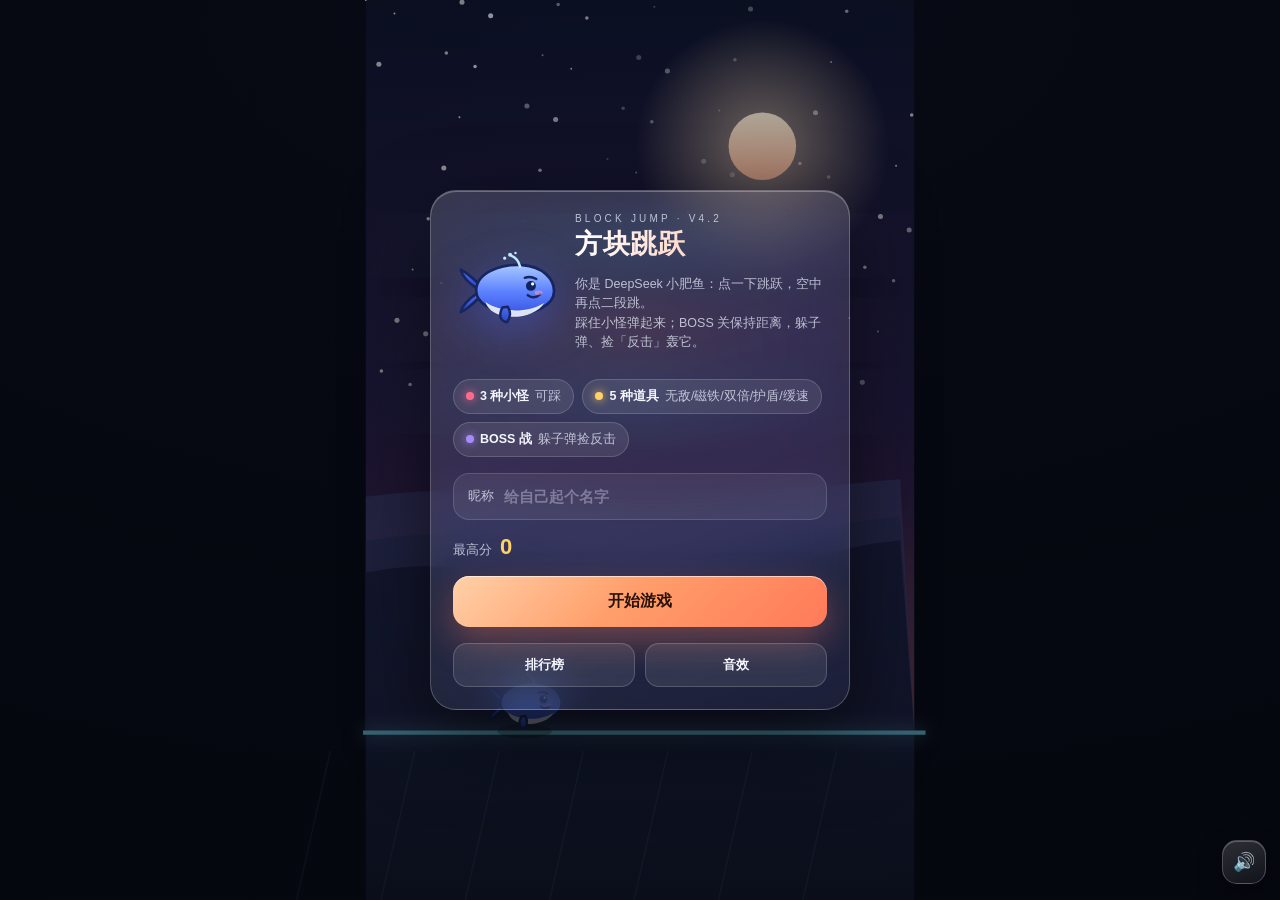
==== commit f8073763: "game v4.2: cartoon whale portrait + in-game sprite" ====
--- a/game/index.html
+++ b/game/index.html
@@ -33,7 +33,8 @@
     background:radial-gradient(120% 90% at 50% 0%, rgba(12,16,32,.28), rgba(6,8,16,.62));
     z-index:5}
   .veil.hidden{display:none}
-  .panel{width:min(420px,100%);border-radius:26px;padding:22px;
+  .panel{width:min(420px,100%);max-height:calc(100% - 20px);overflow:auto;-webkit-overflow-scrolling:touch;
+    border-radius:26px;padding:22px;
     background:var(--glass);border:1px solid var(--glass-brd);
     backdrop-filter:blur(22px) saturate(150%);-webkit-backdrop-filter:blur(22px) saturate(150%);
     box-shadow:0 28px 80px rgba(0,0,0,.55), inset 0 1px 0 rgba(255,255,255,.28);
@@ -57,6 +58,14 @@
     box-shadow:0 14px 34px rgba(255,122,89,.35), inset 0 1px 0 rgba(255,255,255,.6)}
   .btn-ghost{background:rgba(255,255,255,.09);border:1px solid rgba(255,255,255,.18);font-weight:600}
   .btn-sm{padding:12px 14px;font-size:13px;border-radius:14px}
+  .hero-row{display:flex;align-items:center;gap:14px;margin-bottom:4px}
+  .hero-art{width:108px;height:78px;flex:none;animation:bob 2.8s ease-in-out infinite}
+  .hero-art svg{width:100%;height:100%;display:block;
+    filter:drop-shadow(0 12px 22px rgba(77,107,254,.4))}
+  @keyframes bob{0%,100%{transform:translateY(0)}50%{transform:translateY(-7px)}}
+  .hero-copy h1{margin:2px 0 4px;font-size:27px}
+  .hero-copy .kicker{font-size:10px}
+  .hero-copy .sub{font-size:12.5px;line-height:1.55}
   .namerow{display:flex;align-items:center;gap:10px;margin-top:16px;padding:8px 8px 8px 14px;
     border-radius:16px;background:rgba(255,255,255,.07);border:1px solid rgba(255,255,255,.14)}
   .namerow .nlbl{font-size:12.5px;color:var(--dim);flex:none}
@@ -177,9 +186,14 @@
 
   <div id="menu" class="veil">
     <div class="panel">
-      <div class="kicker">Block Jump · v4.1</div>
-      <h1>方块跳跃</h1>
-      <p class="sub">你是 DeepSeek 小肥鱼：点一下跳跃，空中再点二段跳。<br>踩住小怪弹起来；BOSS 关保持距离，躲子弹、捡「反击」轰它。</p>
+      <div class="hero-row">
+        <div class="hero-art" id="heroArt"></div>
+        <div class="hero-copy">
+          <div class="kicker">BLOCK JUMP · v4.2</div>
+          <h1>方块跳跃</h1>
+          <p class="sub">你是 DeepSeek 小肥鱼：点一下跳跃，空中再点二段跳。<br>踩住小怪弹起来；BOSS 关保持距离，躲子弹、捡「反击」轰它。</p>
+        </div>
+      </div>
       <div class="chips">
         <span class="chip"><span class="dot" style="color:#ff6b8b"></span><b>3 种小怪</b> 可踩</span>
         <span class="chip"><span class="dot" style="color:#ffd166"></span><b>5 种道具</b> 无敌/磁铁/双倍/护盾/缓速</span>
@@ -245,6 +259,39 @@
     SUPABASE_ANON_KEY: 'eyJhbGciOiJIUzI1NiIsInR5cCI6IkpXVCJ9.eyJpc3MiOiJzdXBhYmFzZSIsInJlZiI6ImdtYnhham1ub292cXNwc2lmb2lqIiwicm9sZSI6ImFub24iLCJpYXQiOjE3NjM5NjIwMDYsImV4cCI6MjA3OTUzODAwNn0.0Y8fS4oOsGnr_i_dsdQOUnE1iFKRSyVHk3r8p-tRvNo'
   };
   var ONLINE = !!(CONFIG.SUPABASE_URL && CONFIG.SUPABASE_ANON_KEY);
+
+  // ================= 卡通形象：DeepSeek 小肥鱼 =================
+  var WHALE_SVG = '<svg xmlns="http://www.w3.org/2000/svg" viewBox="0 0 140 100">' +
+    '<defs>' +
+    '<linearGradient id="wg" x1="0" y1="0" x2="0" y2="1">' +
+      '<stop offset="0" stop-color="#a8c8ff"/><stop offset=".55" stop-color="#5d82ff"/><stop offset="1" stop-color="#3b57e6"/>' +
+    '</linearGradient>' +
+    '<linearGradient id="wf" x1="0" y1="0" x2="0" y2="1">' +
+      '<stop offset="0" stop-color="#4a6cf0"/><stop offset="1" stop-color="#2a44c4"/>' +
+    '</linearGradient>' +
+    '</defs>' +
+    '<path d="M32 50 C20 42 12 34 10 25 C19 29 27 37 34 44 Z" fill="url(#wf)" stroke="#17265f" stroke-width="3.4" stroke-linejoin="round"/>' +
+    '<path d="M32 55 C20 63 12 71 10 80 C19 76 27 68 34 61 Z" fill="url(#wf)" stroke="#17265f" stroke-width="3.4" stroke-linejoin="round"/>' +
+    '<path d="M30 52 C30 30 60 17 90 19 C116 21 131 36 131 53 C131 71 106 83 78 81 C50 79 30 69 30 52 Z" fill="url(#wg)" stroke="#17265f" stroke-width="3.6"/>' +
+    '<path d="M42 67 C58 79 94 83 118 68 C111 81 88 89 66 85 C52 82 45 76 42 67 Z" fill="#eef4ff" opacity=".92"/>' +
+    '<path d="M64 74 C59 84 61 92 70 93 C75 86 75 79 71 73 Z" fill="url(#wf)" stroke="#17265f" stroke-width="3.2" stroke-linejoin="round"/>' +
+    '<circle cx="101" cy="46" r="6.4" fill="#13235e"/>' +
+    '<circle cx="103.2" cy="43.4" r="2.1" fill="#ffffff"/>' +
+    '<path d="M93 35.5 Q100 32.5 108 37" stroke="#17265f" stroke-width="3.2" fill="none" stroke-linecap="round"/>' +
+    '<path d="M97 58 Q105 64 113 57" stroke="#17265f" stroke-width="3.2" fill="none" stroke-linecap="round"/>' +
+    '<ellipse cx="111" cy="55" rx="5.2" ry="3" fill="#ff9db8" opacity=".5"/>' +
+    '<path d="M87 21 C85 13 81 9 76 7" stroke="#bfe9ff" stroke-width="3.2" fill="none" stroke-linecap="round"/>' +
+    '<circle cx="74" cy="5.5" r="2.6" fill="#bfe9ff"/>' +
+    '<circle cx="67" cy="10" r="2" fill="#bfe9ff"/>' +
+    '<circle cx="81" cy="3.4" r="1.6" fill="#bfe9ff"/>' +
+    '</svg>';
+  var whaleImg = null;
+  try {
+    if (typeof Image !== 'undefined') {
+      whaleImg = new Image();
+      whaleImg.src = 'data:image/svg+xml;charset=utf-8,' + encodeURIComponent(WHALE_SVG);
+    }
+  } catch (e) { whaleImg = null; }
 
   // ================= 画面尺寸 =================
   var W = 390, H = 640, GROUND = 520, PX = 92, PS = 42;
@@ -479,6 +526,9 @@
     el.nameInput.addEventListener('blur', function () { applyName(el.nameInput.value); });
     el.nameInput.addEventListener('change', function () { applyName(el.nameInput.value); });
   }
+
+  var heroArtEl = $('heroArt');
+  if (heroArtEl) heroArtEl.innerHTML = WHALE_SVG;
 
   function showMenu() {
     state = 'menu';
@@ -1549,6 +1599,17 @@
       rr(cx - PS / 2 - 5, cy - PS / 2 - 5, PS + 10, PS + 10, 17); ctx.fill();
       ctx.restore();
     }
+    if (whaleImg && whaleImg.complete && whaleImg.naturalWidth) {
+      ctx.save();
+      ctx.translate(cx, cy);
+      if (!p.onGround) ctx.rotate(p.rot * 0.6);
+      var sqI = p.squash;
+      ctx.scale(1 / sqI, sqI);
+      var wI = 60, hI = 44;
+      ctx.drawImage(whaleImg, -wI / 2, -hI / 2, wI, hI);
+      ctx.restore();
+      return;
+    }
     ctx.save();
     ctx.translate(cx, cy);
     if (!p.onGround) ctx.rotate(p.rot * 0.6);
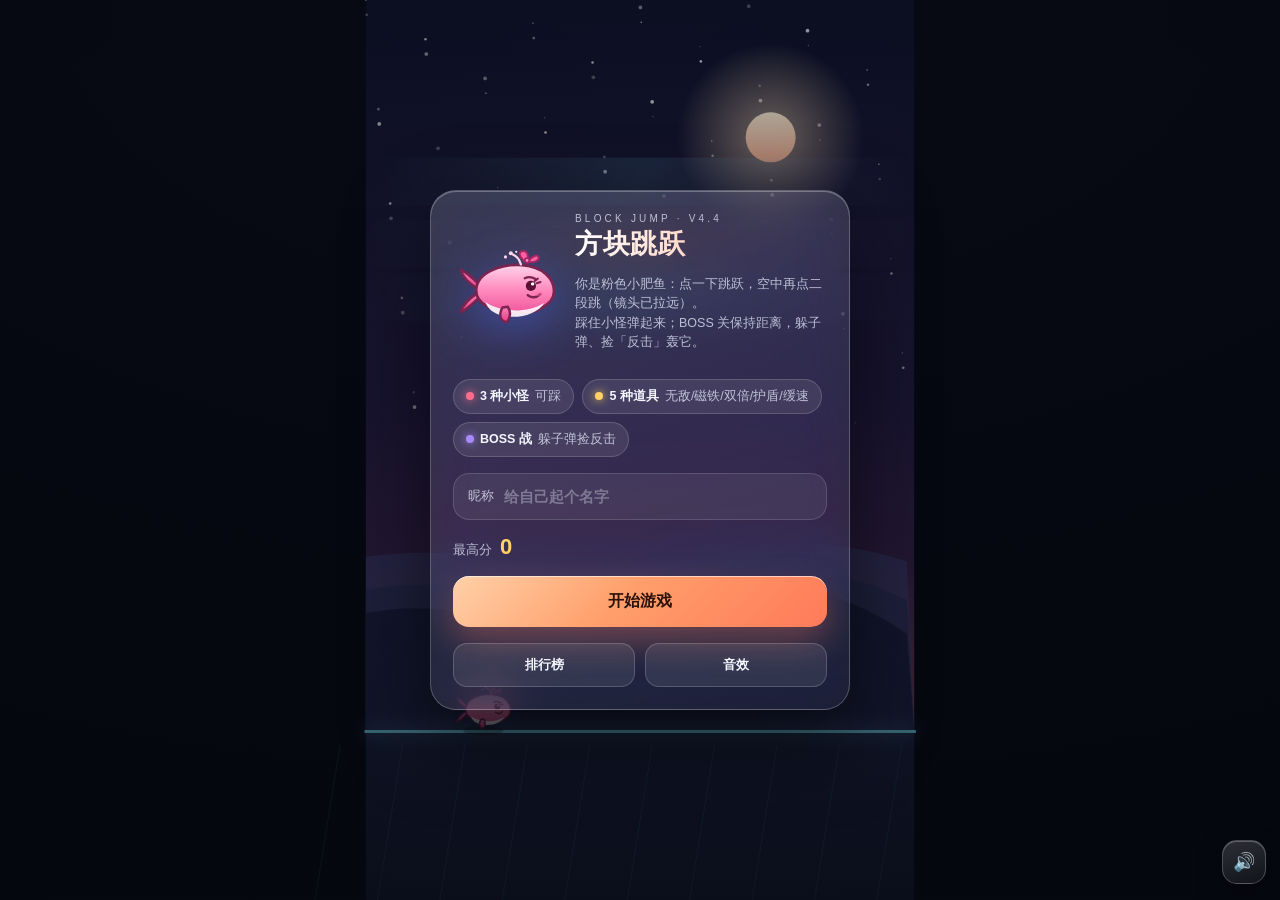
==== commit 45a3be25: "game v4.4: global camera pull-back, pink whale-girl hero" ====
--- a/game/index.html
+++ b/game/index.html
@@ -189,9 +189,9 @@
       <div class="hero-row">
         <div class="hero-art" id="heroArt"></div>
         <div class="hero-copy">
-          <div class="kicker">BLOCK JUMP · v4.2</div>
+          <div class="kicker">BLOCK JUMP · v4.4</div>
           <h1>方块跳跃</h1>
-          <p class="sub">你是 DeepSeek 小肥鱼：点一下跳跃，空中再点二段跳。<br>踩住小怪弹起来；BOSS 关保持距离，躲子弹、捡「反击」轰它。</p>
+          <p class="sub">你是粉色小肥鱼：点一下跳跃，空中再点二段跳（镜头已拉远）。<br>踩住小怪弹起来；BOSS 关保持距离，躲子弹、捡「反击」轰它。</p>
         </div>
       </div>
       <div class="chips">
@@ -264,26 +264,33 @@
   var WHALE_SVG = '<svg xmlns="http://www.w3.org/2000/svg" viewBox="0 0 140 100">' +
     '<defs>' +
     '<linearGradient id="wg" x1="0" y1="0" x2="0" y2="1">' +
-      '<stop offset="0" stop-color="#a8c8ff"/><stop offset=".55" stop-color="#5d82ff"/><stop offset="1" stop-color="#3b57e6"/>' +
+      '<stop offset="0" stop-color="#ffd3ea"/><stop offset=".5" stop-color="#ff8dc0"/><stop offset="1" stop-color="#f2569b"/>' +
     '</linearGradient>' +
     '<linearGradient id="wf" x1="0" y1="0" x2="0" y2="1">' +
-      '<stop offset="0" stop-color="#4a6cf0"/><stop offset="1" stop-color="#2a44c4"/>' +
+      '<stop offset="0" stop-color="#ff7fb8"/><stop offset="1" stop-color="#e03f86"/>' +
     '</linearGradient>' +
     '</defs>' +
-    '<path d="M32 50 C20 42 12 34 10 25 C19 29 27 37 34 44 Z" fill="url(#wf)" stroke="#17265f" stroke-width="3.4" stroke-linejoin="round"/>' +
-    '<path d="M32 55 C20 63 12 71 10 80 C19 76 27 68 34 61 Z" fill="url(#wf)" stroke="#17265f" stroke-width="3.4" stroke-linejoin="round"/>' +
-    '<path d="M30 52 C30 30 60 17 90 19 C116 21 131 36 131 53 C131 71 106 83 78 81 C50 79 30 69 30 52 Z" fill="url(#wg)" stroke="#17265f" stroke-width="3.6"/>' +
-    '<path d="M42 67 C58 79 94 83 118 68 C111 81 88 89 66 85 C52 82 45 76 42 67 Z" fill="#eef4ff" opacity=".92"/>' +
-    '<path d="M64 74 C59 84 61 92 70 93 C75 86 75 79 71 73 Z" fill="url(#wf)" stroke="#17265f" stroke-width="3.2" stroke-linejoin="round"/>' +
-    '<circle cx="101" cy="46" r="6.4" fill="#13235e"/>' +
-    '<circle cx="103.2" cy="43.4" r="2.1" fill="#ffffff"/>' +
-    '<path d="M93 35.5 Q100 32.5 108 37" stroke="#17265f" stroke-width="3.2" fill="none" stroke-linecap="round"/>' +
-    '<path d="M97 58 Q105 64 113 57" stroke="#17265f" stroke-width="3.2" fill="none" stroke-linecap="round"/>' +
-    '<ellipse cx="111" cy="55" rx="5.2" ry="3" fill="#ff9db8" opacity=".5"/>' +
-    '<path d="M87 21 C85 13 81 9 76 7" stroke="#bfe9ff" stroke-width="3.2" fill="none" stroke-linecap="round"/>' +
-    '<circle cx="74" cy="5.5" r="2.6" fill="#bfe9ff"/>' +
-    '<circle cx="67" cy="10" r="2" fill="#bfe9ff"/>' +
-    '<circle cx="81" cy="3.4" r="1.6" fill="#bfe9ff"/>' +
+    '<path d="M32 50 C20 42 12 34 10 25 C19 29 27 37 34 44 Z" fill="url(#wf)" stroke="#7a2450" stroke-width="3.4" stroke-linejoin="round"/>' +
+    '<path d="M32 55 C20 63 12 71 10 80 C19 76 27 68 34 61 Z" fill="url(#wf)" stroke="#7a2450" stroke-width="3.4" stroke-linejoin="round"/>' +
+    '<path d="M30 52 C30 30 60 17 90 19 C116 21 131 36 131 53 C131 71 106 83 78 81 C50 79 30 69 30 52 Z" fill="url(#wg)" stroke="#7a2450" stroke-width="3.6"/>' +
+    '<path d="M42 67 C58 79 94 83 118 68 C111 81 88 89 66 85 C52 82 45 76 42 67 Z" fill="#fff4fa" opacity=".95"/>' +
+    '<path d="M64 74 C59 84 61 92 70 93 C75 86 75 79 71 73 Z" fill="url(#wf)" stroke="#7a2450" stroke-width="3.2" stroke-linejoin="round"/>' +
+    '<circle cx="101" cy="46" r="6.6" fill="#5c1036"/>' +
+    '<circle cx="103.2" cy="43.4" r="2.2" fill="#ffffff"/>' +
+    '<path d="M106 39.5 L110 36.5" stroke="#7a2450" stroke-width="2.6" stroke-linecap="round"/>' +
+    '<path d="M108.5 42.5 L113.5 41" stroke="#7a2450" stroke-width="2.6" stroke-linecap="round"/>' +
+    '<path d="M93 36 Q100 33 107 37" stroke="#7a2450" stroke-width="3" fill="none" stroke-linecap="round"/>' +
+    '<path d="M97 58 Q105 64 113 57" stroke="#7a2450" stroke-width="3.2" fill="none" stroke-linecap="round"/>' +
+    '<ellipse cx="111" cy="56" rx="5.4" ry="3.1" fill="#ff6ba6" opacity=".45"/>' +
+    '<path d="M88 18 C86 11 82 7 77 5" stroke="#ffd6ea" stroke-width="3" fill="none" stroke-linecap="round"/>' +
+    '<circle cx="75" cy="3.8" r="2.6" fill="#ffd6ea"/>' +
+    '<circle cx="68" cy="8.4" r="2" fill="#ffd6ea"/>' +
+    '<circle cx="82" cy="1.8" r="1.5" fill="#ffd6ea"/>' +
+    '<g stroke="#a32763" stroke-width="2.6" stroke-linejoin="round">' +
+      '<path d="M92 14 C86 8 84 2 90 1 C96 0 99 7 96 13 Z" fill="#ff5fa2"/>' +
+      '<path d="M98 13 C104 7 110 4 111 9 C112 14 104 16 99 15 Z" fill="#ff5fa2"/>' +
+    '</g>' +
+    '<circle cx="96" cy="13" r="3" fill="#ff8dc0" stroke="#a32763" stroke-width="2.4"/>' +
     '</svg>';
   var whaleImg = null;
   try {
@@ -294,7 +301,7 @@
   } catch (e) { whaleImg = null; }
 
   // ================= 画面尺寸 =================
-  var W = 390, H = 640, GROUND = 520, PX = 92, PS = 42;
+  var W = 527, H = 865, GROUND = 702, PX = 92, PS = 42;
   var GRAV = 3300, JUMP = -1160, JUMP2 = -1040, CUT = -500, STOMP_BOUNCE = -880;
   var BOSS_FIRST = 700, BOSS_GAP = 1700;
 
@@ -327,7 +334,7 @@
     star: '#ffd166', magnet: '#50d5e8', dbl: '#f472b6',
     white: '#ffffff',
     bot: '#f2f6ff', botL: '#ffffff', botM: '#c8d4ee', botD: '#8f9ec2', botLine: '#131a33',
-    whale: '#5d82ff', whaleD: '#2f4fd6', whaleL: '#9cbbff', whaleBelly: 'rgba(255,255,255,.42)', spout: '#bfe9ff',
+    whale: '#ff8dc0', whaleD: '#e03f86', whaleL: '#ffd3ea', whaleBelly: 'rgba(255,255,255,.5)', spout: '#ffd6ea',
     visor: '#0b1230', glow: '#7ee7ff', glow2: '#b8f6ff',
     shield: '#7ee7ff', slow: '#c084fc'
   };
@@ -460,7 +467,7 @@
   var p = { y: GROUND, vy: 0, jumps: 0, rot: 0, squash: 1, onGround: true, spin: 0 };
   var thisRank = 0, highlightScore = -1, boardTab = 0, boardFrom = 'over';
 
-  for (var si = 0; si < 70; si++) stars.push({ x: (si * 57.3) % W, y: (si * 37.7) % 300, r: 0.7 + (si % 3) * 0.55, ph: si * 0.9 });
+  for (var si = 0; si < 84; si++) stars.push({ x: (si * 57.3) % W, y: (si * 37.7) % 430, r: 0.7 + (si % 3) * 0.55, ph: si * 0.9 });
 
   // ================= DOM =================
   var el = {
@@ -715,8 +722,8 @@
   }
   function spawnBoss() {
     boss = {
-      x: camX + W - 120, baseX: camX + W - 120,
-      y: GROUND - 210, baseY: GROUND - 210,
+      x: camX + W - 72, baseX: camX + W - 72,
+      y: GROUND - 225, baseY: GROUND - 225,
       w: 70, h: 84, hp: 3, maxHp: 3,
       t: 0, attackT: 1.8, counterT: 1.2, hitFlash: 0, dying: 0
     };
@@ -735,7 +742,7 @@
       projs.push({
         x: B.x - 12 + i * 30,
         y: GROUND - 30,
-        w: 18, h: 11, vx: -225 - Math.random() * 35, t: 0
+        w: 18, h: 11, vx: -265 - Math.random() * 40, t: 0
       });
     }
   }
@@ -936,7 +943,7 @@
         }
       } else {
         // 悬浮呼吸
-        B.x = B.baseX + Math.sin(B.t * 1.15) * 24;
+        B.x = B.baseX + Math.sin(B.t * 1.15) * 16;
         B.y = B.baseY + Math.sin(B.t * 1.7) * 30;
         // 攻击
         B.attackT -= dt;
@@ -949,11 +956,11 @@
         // 刷反击弹
         B.counterT -= dt;
         if (B.counterT <= 0) {
-          B.counterT = 1.9;
+          B.counterT = 1.7;
           var hasCounter = false;
           for (var pc = 0; pc < pickups.length; pc++) if (pickups[pc].kind === 'counter') hasCounter = true;
           if (!hasCounter) {
-            pickups.push({ x: camX + W + 40, y: GROUND - 34, kind: 'counter', t: 0, got: false, vx: -165, ground: true });
+            pickups.push({ x: camX + W + 40, y: GROUND - 34, kind: 'counter', t: 0, got: false, vx: -215, ground: true });
           }
         }
       }
@@ -1159,7 +1166,7 @@
     ctx.globalAlpha = 1;
 
     // 发光星体
-    var cx = 300 - Math.cos((camX * 0.0004)) * 18, cy = 104;
+    var cx = W * 0.78 - Math.cos((camX * 0.0004)) * 22, cy = 132;
     var glow = ctx.createRadialGradient(cx, cy, 6, cx, cy, 90);
     glow.addColorStop(0, 'rgba(255,224,180,.55)');
     glow.addColorStop(1, 'rgba(255,224,180,0)');
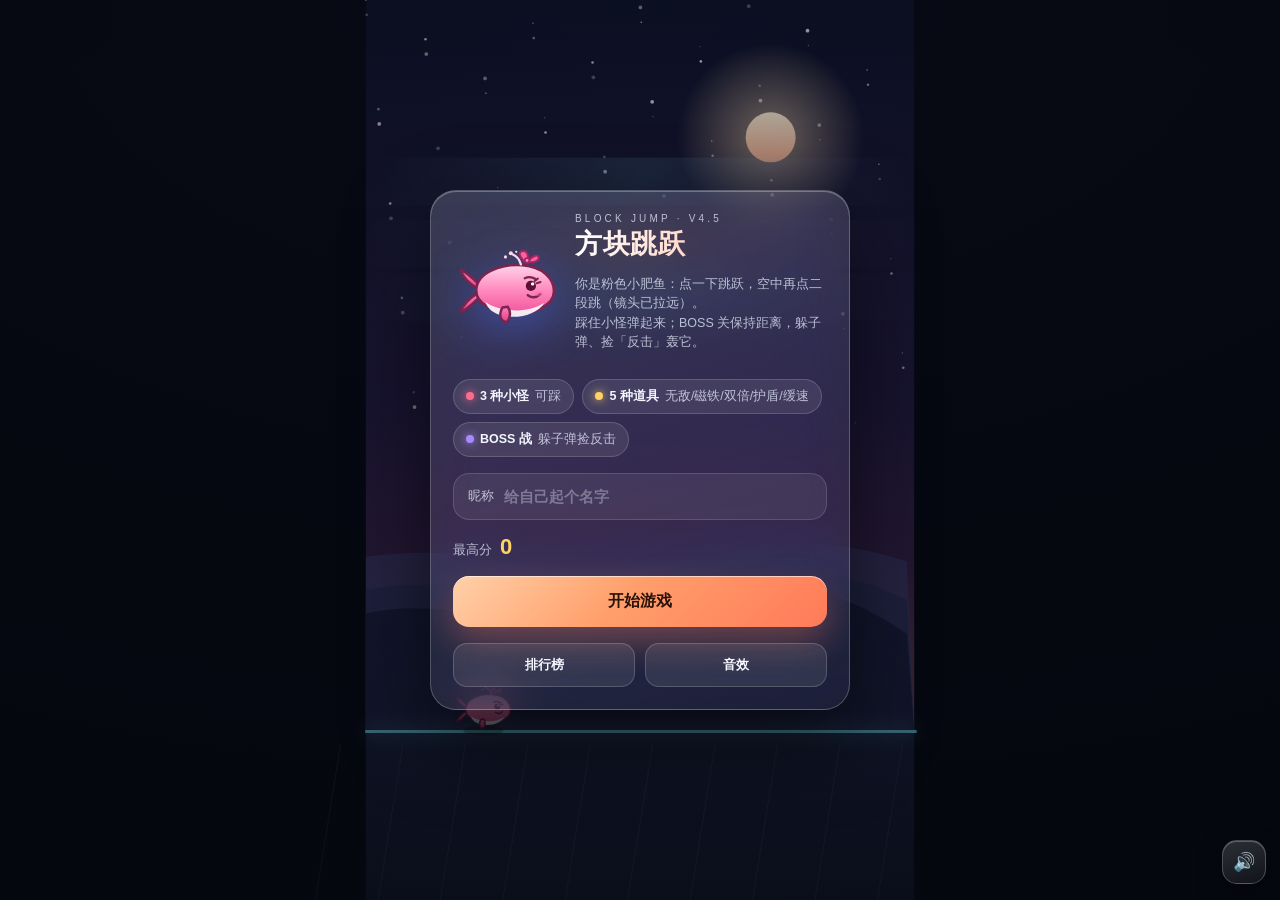
==== commit 601e20f5: "game v4.5: rotate to publishable key + key fallback + retry hint" ====
--- a/game/index.html
+++ b/game/index.html
@@ -189,7 +189,7 @@
       <div class="hero-row">
         <div class="hero-art" id="heroArt"></div>
         <div class="hero-copy">
-          <div class="kicker">BLOCK JUMP · v4.4</div>
+          <div class="kicker">BLOCK JUMP · v4.5</div>
           <h1>方块跳跃</h1>
           <p class="sub">你是粉色小肥鱼：点一下跳跃，空中再点二段跳（镜头已拉远）。<br>踩住小怪弹起来；BOSS 关保持距离，躲子弹、捡「反击」轰它。</p>
         </div>
@@ -256,7 +256,8 @@
   // ================= 在线排行配置（Supabase） =================
   var CONFIG = {
     SUPABASE_URL: 'https://gmbxajmnoovqspsifoij.supabase.co',
-    SUPABASE_ANON_KEY: 'eyJhbGciOiJIUzI1NiIsInR5cCI6IkpXVCJ9.eyJpc3MiOiJzdXBhYmFzZSIsInJlZiI6ImdtYnhham1ub292cXNwc2lmb2lqIiwicm9sZSI6ImFub24iLCJpYXQiOjE3NjM5NjIwMDYsImV4cCI6MjA3OTUzODAwNn0.0Y8fS4oOsGnr_i_dsdQOUnE1iFKRSyVHk3r8p-tRvNo'
+    SUPABASE_ANON_KEY: 'sb_publishable_ZJzEwShUIZ9SNUPQGwpJ6A_KPZLsbOh',
+    SUPABASE_LEGACY_KEY: 'eyJhbGciOiJIUzI1NiIsInR5cCI6IkpXVCJ9.eyJpc3MiOiJzdXBhYmFzZSIsInJlZiI6ImdtYnhham1ub292cXNwc2lmb2lqIiwicm9sZSI6ImFub24iLCJpYXQiOjE3OTU0NjgxOTEsImV4cCI6MjExMTA0NDE5MX0.RDQY5VISLZ-jtx7ePg9SXju2mji5D8OXciGMOEoxnu0'
   };
   var ONLINE = !!(CONFIG.SUPABASE_URL && CONFIG.SUPABASE_ANON_KEY);
 
@@ -590,8 +591,29 @@
   }
 
   // ================= 在线排行 =================
-  function sbHeaders() {
-    return { 'apikey': CONFIG.SUPABASE_ANON_KEY, 'Authorization': 'Bearer ' + CONFIG.SUPABASE_ANON_KEY, 'Content-Type': 'application/json' };
+  function sbKeys() {
+    var out = [];
+    if (CONFIG.SUPABASE_ANON_KEY) out.push(CONFIG.SUPABASE_ANON_KEY);
+    if (CONFIG.SUPABASE_LEGACY_KEY) out.push(CONFIG.SUPABASE_LEGACY_KEY);
+    return out;
+  }
+  function sbFetch(path, opts) {
+    opts = opts || {};
+    var keys = sbKeys(), i = 0;
+    function attempt() {
+      var key = keys[i] || '';
+      var headers = {};
+      for (var k in (opts.headers || {})) headers[k] = opts.headers[k];
+      headers['apikey'] = key;
+      if (key.indexOf('eyJ') === 0) headers['Authorization'] = 'Bearer ' + key;
+      var o = { method: opts.method || 'GET', headers: headers };
+      if (opts.body) o.body = opts.body;
+      return fetch(CONFIG.SUPABASE_URL + path, o).then(function (r) {
+        if ((r.status === 401 || r.status === 403) && i < keys.length - 1) { i++; return attempt(); }
+        return r;
+      });
+    }
+    return attempt();
   }
   function submitOnline() {
     if (!ONLINE || typeof fetch !== 'function') return;
@@ -599,8 +621,7 @@
     submitT = time;
     var body = [{ name: playerName || '匿名', score: Math.floor(score), kills: kills, coins: coinsGot, combo: maxCombo }];
     try {
-      var h = sbHeaders(); h['Prefer'] = 'return=minimal';
-      fetch(CONFIG.SUPABASE_URL + '/rest/v1/scores', { method: 'POST', headers: h, body: JSON.stringify(body) })
+      sbFetch('/rest/v1/scores', { method: 'POST', headers: { 'Content-Type': 'application/json', 'Prefer': 'return=minimal' }, body: JSON.stringify(body) })
         .then(function (r) { onlineState = (r.status >= 200 && r.status < 300) ? 'ok' : 'error'; },
               function () { onlineState = 'error'; });
     } catch (e) { onlineState = 'error'; }
@@ -609,7 +630,7 @@
     if (!ONLINE || typeof fetch !== 'function') { onlineState = 'off'; renderBoard(); return; }
     onlineState = 'loading'; renderBoard();
     try {
-      fetch(CONFIG.SUPABASE_URL + '/rest/v1/scores?select=name,score,created_at&order=score.desc&limit=20', { headers: sbHeaders() })
+      sbFetch('/rest/v1/scores?select=name,score,created_at&order=score.desc&limit=20')
         .then(function (r) { if (!r.ok) throw new Error('http'); return r.json(); })
         .then(function (rows) { onlineRows = rows || []; onlineState = 'ok'; renderBoard(); })
         .catch(function () { onlineState = 'error'; renderBoard(); });
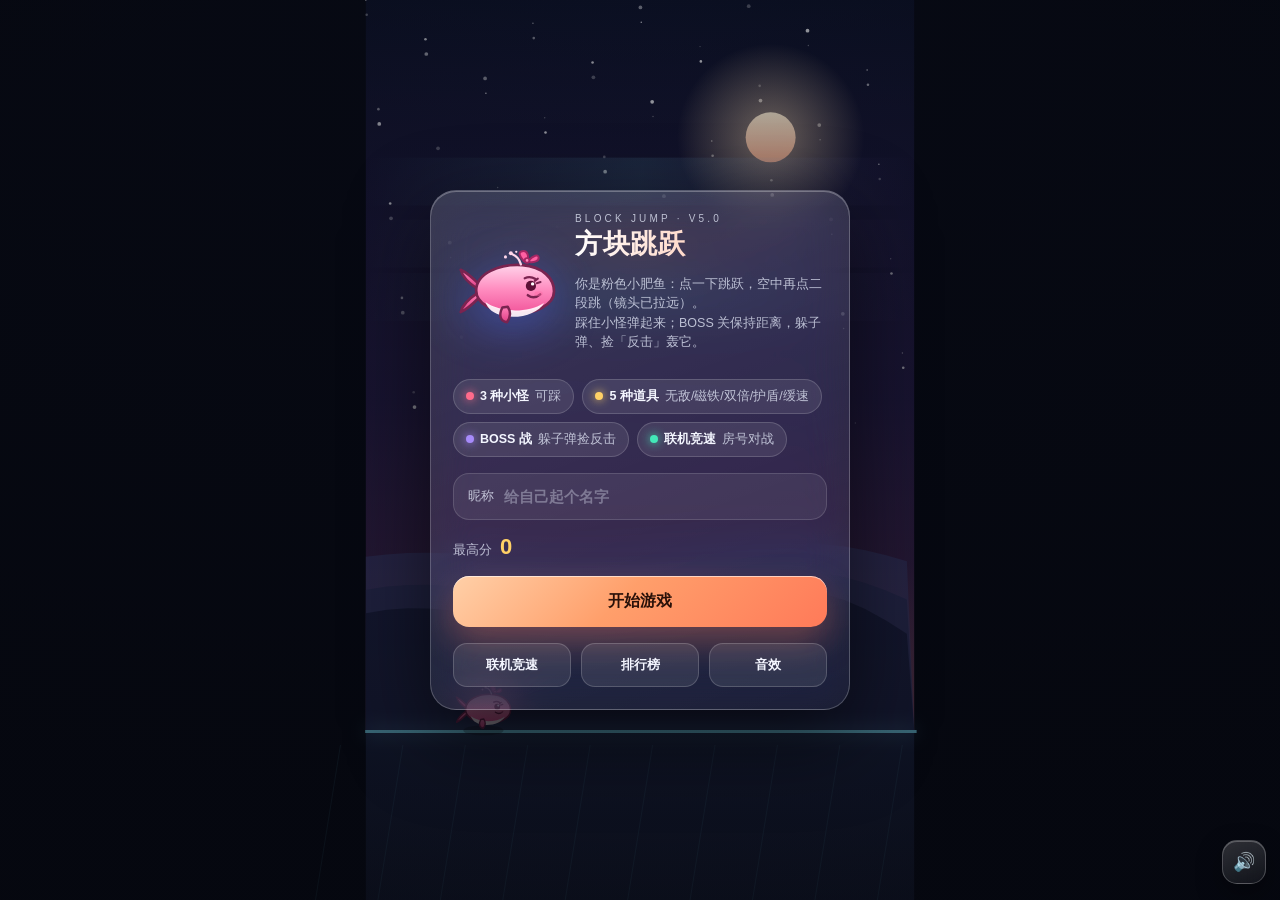
==== commit 679f9ba2: "game v5.0: online race rooms (Supabase Realtime), seeded maps, ghost opponent" ====
--- a/game/index.html
+++ b/game/index.html
@@ -151,6 +151,30 @@
     font-size:18px;background:var(--glass);border:1px solid var(--glass-brd);
     backdrop-filter:blur(16px);-webkit-backdrop-filter:blur(16px);
     box-shadow:0 10px 26px rgba(0,0,0,.35), inset 0 1px 0 rgba(255,255,255,.24)}
+  .room-players{display:flex;flex-direction:column;gap:8px;margin:12px 0 4px}
+  .mprow{display:flex;justify-content:space-between;align-items:center;padding:10px 13px;
+    border-radius:14px;background:rgba(255,255,255,.07);border:1px solid rgba(255,255,255,.12);
+    font-size:14px;font-weight:700}
+  .mprow.dim{color:var(--dim);font-weight:600}
+  .mprow.me{background:rgba(255,255,255,.12)}
+  .mprow b{font-weight:800;color:var(--mint);font-size:12px}
+  #raceHud{position:absolute;left:50%;top:calc(84px + env(safe-area-inset-top));transform:translateX(-50%);
+    width:min(300px,72%);display:flex;flex-direction:column;gap:6px;z-index:4;pointer-events:none}
+  #raceHud.hidden{display:none}
+  .raceline{display:flex;align-items:center;gap:8px;padding:6px 10px;border-radius:12px;
+    background:rgba(12,16,30,.55);border:1px solid rgba(255,255,255,.16);
+    backdrop-filter:blur(12px);-webkit-backdrop-filter:blur(12px);font-size:11px;font-weight:700}
+  .raceline.opp{opacity:.85}
+  .raceline .rname{width:52px;overflow:hidden;text-overflow:ellipsis;white-space:nowrap;color:var(--dim)}
+  .raceline .rbar{flex:1;height:5px;border-radius:99px;background:rgba(255,255,255,.14);overflow:hidden}
+  .raceline .rbar i{display:block;height:100%;width:0%;border-radius:99px;
+    background:linear-gradient(90deg,#ff8dc0,#ff4d8d)}
+  .raceline.opp .rbar i{background:linear-gradient(90deg,#7ee7ff,#4f9dff)}
+  .raceline .rdist{width:46px;text-align:right;font-variant-numeric:tabular-nums}
+  #countdown{position:absolute;left:50%;top:42%;transform:translate(-50%,-50%);
+    font-size:96px;font-weight:900;color:#fff;z-index:6;pointer-events:none;
+    text-shadow:0 10px 40px rgba(255,77,141,.6)}
+  #countdown.hidden{display:none}
   #toast{position:absolute;left:50%;bottom:calc(88px + env(safe-area-inset-bottom));
     transform:translateX(-50%) translateY(8px);padding:11px 20px;border-radius:999px;
     font-size:14px;font-weight:700;color:#fff;white-space:nowrap;
@@ -189,7 +213,7 @@
       <div class="hero-row">
         <div class="hero-art" id="heroArt"></div>
         <div class="hero-copy">
-          <div class="kicker">BLOCK JUMP · v4.5</div>
+          <div class="kicker">BLOCK JUMP · v5.0</div>
           <h1>方块跳跃</h1>
           <p class="sub">你是粉色小肥鱼：点一下跳跃，空中再点二段跳（镜头已拉远）。<br>踩住小怪弹起来；BOSS 关保持距离，躲子弹、捡「反击」轰它。</p>
         </div>
@@ -198,6 +222,7 @@
         <span class="chip"><span class="dot" style="color:#ff6b8b"></span><b>3 种小怪</b> 可踩</span>
         <span class="chip"><span class="dot" style="color:#ffd166"></span><b>5 种道具</b> 无敌/磁铁/双倍/护盾/缓速</span>
         <span class="chip"><span class="dot" style="color:#a78bfa"></span><b>BOSS 战</b> 躲子弹捡反击</span>
+        <span class="chip"><span class="dot" style="color:#43e8b8"></span><b>联机竞速</b> 房号对战</span>
       </div>
       <div class="namerow">
         <span class="nlbl">昵称</span>
@@ -208,6 +233,7 @@
         <button class="btn-primary" id="btnStart">开始游戏</button>
       </div>
       <div class="row">
+        <button class="btn-ghost btn-sm" id="btnMenuMp" style="flex:1">联机竞速</button>
         <button class="btn-ghost btn-sm" id="btnMenuBoard" style="flex:1">排行榜</button>
         <button class="btn-ghost btn-sm" id="btnMenuSound" style="flex:1">音效</button>
       </div>
@@ -231,6 +257,36 @@
       <div class="row">
         <button class="btn-ghost btn-sm" id="btnShare" style="flex:1">分享</button>
         <button class="btn-ghost btn-sm" id="btnBoard" style="flex:1">排行榜</button>
+      </div>
+    </div>
+  </div>
+
+  <div id="raceHud" class="hidden">
+    <div class="raceline"><span class="rname" id="raceMeName">你</span><span class="rbar"><i id="raceMeBar"></i></span><span class="rdist" id="raceMeDist">0m</span></div>
+    <div class="raceline opp"><span class="rname" id="raceOppName">对手</span><span class="rbar"><i id="raceOppBar"></i></span><span class="rdist" id="raceOppDist">0m</span></div>
+  </div>
+  <div id="countdown" class="hidden">3</div>
+
+  <div id="room" class="veil hidden">
+    <div class="panel">
+      <div class="kicker">RACE ROOM</div>
+      <h1 style="font-size:26px">联机竞速</h1>
+      <p class="sub">创建房间，把 4 位房号发给朋友；双方看到同一张地图，比谁跑得远。</p>
+      <div class="namerow" style="margin-top:14px">
+        <span class="nlbl">房号</span>
+        <input id="roomCode" maxlength="4" autocomplete="off" autocapitalize="characters" placeholder="4 位房号">
+      </div>
+      <div class="row">
+        <button class="btn-ghost btn-sm" id="btnCreateRoom" style="flex:1">创建房间</button>
+        <button class="btn-ghost btn-sm" id="btnJoinRoom" style="flex:1">加入房间</button>
+      </div>
+      <div id="roomStatus" class="rank">未连接</div>
+      <div id="roomPlayers" class="room-players"></div>
+      <div class="row">
+        <button class="btn-primary" id="btnReady">准 备</button>
+      </div>
+      <div class="row">
+        <button class="btn-ghost btn-sm" id="btnLeaveRoom" style="flex:1">离开房间</button>
       </div>
     </div>
   </div>
@@ -304,7 +360,7 @@
   // ================= 画面尺寸 =================
   var W = 527, H = 865, GROUND = 702, PX = 92, PS = 42;
   var GRAV = 3300, JUMP = -1160, JUMP2 = -1040, CUT = -500, STOMP_BOUNCE = -880;
-  var BOSS_FIRST = 700, BOSS_GAP = 1700;
+  var BOSS_FIRST_DIST = 7000, BOSS_GAP_DIST = 15000;
 
   var cvs = document.getElementById('game');
   var ctx = cvs.getContext('2d');
@@ -462,7 +518,21 @@
   var gaps = [], obs = [], mobs = [], projs = [], rockets = [], pickups = [], coinList = [], parts = [], texts = [], rings = [], trail = [];
   var stars = [];
   var inv = 0, magnet = 0, dbl = 0, shield = 0, slow = 0;
-  var boss = null, nextBossAt = BOSS_FIRST, arena = false;
+  var boss = null, nextBossDist = BOSS_FIRST_DIST, arena = false;
+  var RND = Math.random, MULTI = false, MAP_SEED = 0;
+  function mulberry32(a) {
+    return function () {
+      a |= 0; a = a + 0x6D2B79F5 | 0;
+      var t = Math.imul(a ^ a >>> 15, 1 | a);
+      t = t + Math.imul(t ^ t >>> 7, 61 | t) ^ t;
+      return ((t ^ t >>> 14) >>> 0) / 4294967296;
+    };
+  }
+  function hashSeed(str) {
+    var h = 2166136261;
+    for (var i = 0; i < str.length; i++) { h ^= str.charCodeAt(i); h = Math.imul(h, 16777619); }
+    return h >>> 0;
+  }
   var overAt = 0, toastT = 0, deadReason = '';
   var worldT = 0, auroraT = 0;
   var p = { y: GROUND, vy: 0, jumps: 0, rot: 0, squash: 1, onGround: true, spin: 0 };
@@ -476,6 +546,10 @@
     combo: $('comboChip'), bossWrap: $('bossWrap'), bossFill: $('bossFill'),
     pwStar: $('pwStar'), pwMag: $('pwMag'), pwDbl: $('pwDbl'),
     pwShield: $('pwShield'), pwSlow: $('pwSlow'), nameInput: $('nameInput'),
+    room: $('room'), roomCode: $('roomCode'), roomStatus: $('roomStatus'), roomPlayers: $('roomPlayers'),
+    raceHud: $('raceHud'), raceMeName: $('raceMeName'), raceMeBar: $('raceMeBar'), raceMeDist: $('raceMeDist'),
+    raceOppName: $('raceOppName'), raceOppBar: $('raceOppBar'), raceOppDist: $('raceOppDist'),
+    countdown: $('countdown'),
     menu: $('menu'), over: $('over'), board: $('board'), toast: $('toast'),
     overScore: $('overScore'), overCause: $('overCause'), stDist: $('stDist'), stCoin: $('stCoin'),
     stKill: $('stKill'), stCombo: $('stCombo'), newRecord: $('newRecord'), overRank: $('overRank'),
@@ -540,6 +614,7 @@
 
   function showMenu() {
     state = 'menu';
+    if (el.raceHud) el.raceHud.classList.add('hidden');
     hide(el.over); hide(el.board); hide(el.hud); show(el.menu);
     el.menuBest.textContent = best;
   }
@@ -553,7 +628,13 @@
     el.stCoin.textContent = coinsGot;
     el.stKill.textContent = kills;
     el.stCombo.textContent = '×' + maxCombo;
-    el.overRank.textContent = thisRank > 0 ? ('本机排行第 ' + thisRank + ' 名') : ('最高分 ' + best);
+    var rankTxt = thisRank > 0 ? ('本机排行第 ' + thisRank + ' 名') : ('最高分 ' + best);
+    if (mp && mp.result) {
+      var mine = mp.result.mine, theirs = mp.result.theirs;
+      rankTxt = '对手 ' + theirs + 'm · 你 ' + mine + 'm —— ' +
+        (mine > theirs ? '你赢了' : (mine < theirs ? '差 ' + (theirs - mine) + 'm' : '平局'));
+    }
+    el.overRank.textContent = rankTxt;
     if (score > prevBest && score > 0) show(el.newRecord); else hide(el.newRecord);
   }
   function showBoard(from) {
@@ -576,14 +657,17 @@
     gaps = []; obs = []; mobs = []; projs = []; rockets = []; pickups = []; coinList = [];
     parts = []; texts = []; rings = []; trail = [];
     inv = 0; magnet = 0; dbl = 0; shield = 0; slow = 0;
-    boss = null; nextBossAt = BOSS_FIRST; arena = false;
+    boss = null; nextBossDist = BOSS_FIRST_DIST; arena = false;
     deadReason = ''; thisRank = 0; highlightScore = -1;
     worldT = 0; auroraT = 0;
     p = { y: GROUND, vy: 0, jumps: 0, rot: 0, squash: 1, onGround: true, spin: 0 };
   }
-  function start() {
+  function start(opts) {
     applyName(el.nameInput ? el.nameInput.value : playerName);
     reset(); prevBest = best; state = 'play';
+    MULTI = !!(opts && opts.seed != null);
+    if (MULTI) { MAP_SEED = opts.seed >>> 0; RND = mulberry32(MAP_SEED); }
+    else { MAP_SEED = 0; RND = Math.random; }
     musicStep = 0; musicNext = 0;
     hide(el.menu); hide(el.over); hide(el.board); show(el.hud);
     syncHud(true);
@@ -664,6 +748,10 @@
     ringFx(PX + PS / 2, p.y - PS / 2, 'rgba(255,255,255,.85)');
     if (score > best) best = score;
     lsSet('bj.best', String(best));
+    if (mp) {
+      mp.result = { mine: Math.floor(dist / 10), theirs: mp.opp ? Math.floor((mp.opp.d || 0) / 10) : 0 };
+      mpSend(mpMe());
+    }
     saveLocalScore();
     submitOnline();
     setTimeout(function () { showOver(); }, 620);
@@ -696,42 +784,42 @@
   function spawnAhead() {
     if (boss) return;
     var edge = camX + W + 220;
-    var lvl = Math.min(1, score / 1200);
+    var lvl = Math.min(1, nextX / 14000);
     var baseGap = Math.max(230, speed * 0.95);
     var guard = 0;
     while (nextX < edge && guard++ < 24) {
-      var r = Math.random();
+      var r = RND();
       if (r < 0.2 && score > 160) {
-        var gw = 52 + Math.random() * (22 + lvl * 34);
+        var gw = 52 + RND() * (22 + lvl * 34);
         gaps.push({ x: nextX, w: gw });
-        nextX += gw + baseGap + Math.random() * 80;
+        nextX += gw + baseGap + RND() * 80;
       } else if (r < 0.36) {
-        var big = Math.random() < 0.3 + lvl * 0.15;
-        var tall = big && Math.random() < 0.6, wide = big && !tall;
+        var big = RND() < 0.3 + lvl * 0.15;
+        var tall = big && RND() < 0.6, wide = big && !tall;
         var h = tall ? 54 : 27, w = wide ? 54 : 27;
-        obs.push({ x: nextX, y: GROUND - h, w: w, h: h, kind: Math.random() < 0.5 ? 'stone' : 'crate' });
-        nextX += w + baseGap + Math.random() * 80;
+        obs.push({ x: nextX, y: GROUND - h, w: w, h: h, kind: RND() < 0.5 ? 'stone' : 'crate' });
+        nextX += w + baseGap + RND() * 80;
       } else if (r < 0.64) {
-        var roll = Math.random();
+        var roll = RND();
         var kind = roll < 0.45 ? 'slime' : (roll < 0.82 ? 'walker' : 'flyer');
         if (kind === 'flyer') {
-          mobs.push({ kind: 'flyer', x: nextX, baseY: GROUND - 120 - Math.random() * 24, w: 28, h: 22, t: Math.random() * 6, phase: Math.random() * 6, vx: 0, dead: false, deadT: 0 });
-          nextX += 90 + baseGap * 1.05 + Math.random() * 60;
+          mobs.push({ kind: 'flyer', x: nextX, baseY: GROUND - 120 - RND() * 24, w: 28, h: 22, t: RND() * 6, phase: RND() * 6, vx: 0, dead: false, deadT: 0 });
+          nextX += 90 + baseGap * 1.05 + RND() * 60;
         } else {
-          mobs.push({ kind: kind, x: nextX, baseY: GROUND, w: kind === 'slime' ? 26 : 28, h: kind === 'slime' ? 24 : 28, t: Math.random() * 6, phase: Math.random() * 6, vx: kind === 'walker' ? -(0.3 + Math.random() * 0.26) : 0, dead: false, deadT: 0 });
-          nextX += (kind === 'walker' ? 150 : 40) + baseGap + Math.random() * 80;
+          mobs.push({ kind: kind, x: nextX, baseY: GROUND, w: kind === 'slime' ? 26 : 28, h: kind === 'slime' ? 24 : 28, t: RND() * 6, phase: RND() * 6, vx: kind === 'walker' ? -(0.3 + RND() * 0.26) : 0, dead: false, deadT: 0 });
+          nextX += (kind === 'walker' ? 150 : 40) + baseGap + RND() * 80;
         }
       } else if (r < 0.73) {
         var kinds = ['star', 'magnet', 'dbl', 'shield', 'slow'];
-        pickups.push({ x: nextX, y: GROUND - 86 - Math.random() * 30, kind: kinds[Math.floor(Math.random() * kinds.length)], t: Math.random() * 6, got: false });
-        nextX += 100 + baseGap * 0.75 + Math.random() * 60;
+        pickups.push({ x: nextX, y: GROUND - 86 - RND() * 30, kind: kinds[Math.floor(RND() * kinds.length)], t: RND() * 6, got: false });
+        nextX += 100 + baseGap * 0.75 + RND() * 60;
       } else {
-        var n = 3 + Math.floor(Math.random() * 3);
+        var n = 3 + Math.floor(RND() * 3);
         for (var i = 0; i < n; i++) {
           var t2 = (i + 1) / (n + 1);
           coinList.push({ x: nextX + i * 26, y: GROUND - 42 - Math.sin(t2 * Math.PI) * 52, got: false });
         }
-        nextX += n * 26 + baseGap * 0.8 + Math.random() * 60;
+        nextX += n * 26 + baseGap * 0.8 + RND() * 60;
       }
     }
     var cut = camX - 200;
@@ -853,7 +941,7 @@
     if (slow > 0) slow = Math.max(0, slow - dt);
     if (magnet > 0) magnet = Math.max(0, magnet - dt);
     if (dbl > 0) dbl = Math.max(0, dbl - dt);
-    if (!boss && score >= nextBossAt) spawnBoss();
+    if (!MULTI && !boss && dist >= nextBossDist) spawnBoss();
 
     // 竖直
     var oldY = p.y;
@@ -949,7 +1037,7 @@
         B.dying -= dt;
         if (B.dying <= 0) {
           boss = null; arena = false;
-          nextBossAt = score + BOSS_GAP;
+          nextBossDist = dist + BOSS_GAP_DIST;
           nextX = camX + W + 240;
           projs = []; pickups = []; rockets = [];
           addBonus(500);
@@ -1149,6 +1237,7 @@
     }
     pw(el.pwStar, inv, 6); pw(el.pwMag, magnet, 8); pw(el.pwDbl, dbl, 10);
     pw(el.pwShield, shield, 1); pw(el.pwSlow, slow, 6);
+    if (mp) updateRaceHud();
     if (el.bossWrap) {
       if (boss && !boss.dying) {
         el.bossWrap.classList.add('on');
@@ -1822,6 +1911,7 @@
     drawProjs();
     drawRockets();
     drawTrail();
+    drawGhost();
     drawPlayer();
     drawParticles();
     drawRings();
@@ -1838,6 +1928,26 @@
   function frame(t) {
     var dt = last ? Math.min(0.05, (t - last) / 1000) : 0.016;
     last = t;
+    if (mp) {
+      if (mp.opp && Date.now() - mp.opp.ts > 3000) mp.opp.alive = false;
+      if (mp.startAt && state !== 'play') {
+        var leftMs = mp.startAt - Date.now();
+        if (el.countdown) {
+          el.countdown.classList.remove('hidden');
+          el.countdown.textContent = leftMs > 0 ? String(Math.ceil(leftMs / 1000)) : 'GO';
+        }
+        if (leftMs <= 0) {
+          mp.startAt = 0;
+          if (el.countdown) el.countdown.classList.add('hidden');
+          start({ seed: mp.seed });
+        }
+      }
+      if (state === 'play') {
+        mpSending += dt;
+        if (mpSending > 0.12) { mpSending = 0; mpSend(mpMe()); }
+      }
+      updateRaceHud();
+    }
     if (freeze > 0) {
       freeze = Math.max(0, freeze - dt);
       if (shake > 0) shake = Math.max(0, shake - dt * 34);
@@ -1853,6 +1963,165 @@
   }
   window.addEventListener('resize', function () { fitCanvas(); });
 
+
+  // ================= 联机竞速（Supabase Realtime） =================
+  var mp = null, mpClient = null, mpLoading = false, mpSending = 0;
+
+  function mpEnsure() {
+    if (mpClient) return Promise.resolve(mpClient);
+    if (mpLoading) return Promise.resolve(null);
+    mpLoading = true;
+    var CDN = [
+      'https://cdn.jsdelivr.net/npm/@supabase/supabase-js@2/+esm',
+      'https://esm.sh/@supabase/supabase-js@2?bundle'
+    ];
+    var idx = 0, p = null;
+    function tryImport() {
+      if (idx >= CDN.length) return Promise.reject(new Error('cdn'));
+      var u = CDN[idx++];
+      try { return import(u).catch(tryImport); }
+      catch (e) { return tryImport(); }
+    }
+    try { p = tryImport(); }
+    catch (e) { mpLoading = false; return Promise.resolve(null); }
+    return p.then(function (mod) {
+      mpClient = mod.createClient(CONFIG.SUPABASE_URL, CONFIG.SUPABASE_ANON_KEY);
+      mpLoading = false; return mpClient;
+    }).catch(function () { mpLoading = false; toast('联机组件加载失败'); return null; });
+  }
+  function mpNewCode() {
+    var abc = 'ABCDEFGHJKLMNPQRSTUVWXYZ23456789', out = '';
+    for (var i = 0; i < 4; i++) out += abc[Math.floor(Math.random() * abc.length)];
+    return out;
+  }
+  function mpStatus(t) { if (el.roomStatus) el.roomStatus.textContent = t; }
+  function mpRender() {
+    if (!el.roomPlayers) return;
+    var me = '<div class="mprow me"><span>' + esc(playerName || '我') + '</span><b>' + (mp && mp.ready ? '已准备' : '未准备') + '</b></div>';
+    var op = (mp && mp.opp)
+      ? '<div class="mprow"><span>' + esc(mp.opp.name || '对手') + '</span><b>' + (mp.oppReady ? '已准备' : '未准备') + '</b></div>'
+      : '<div class="mprow dim"><span>等待对手…</span><b>—</b></div>';
+    el.roomPlayers.innerHTML = me + op;
+  }
+  function mpSend(msg) {
+    if (!mp || !mp.ch) return;
+    try { mp.ch.send({ type: 'broadcast', event: 'msg', payload: msg }); } catch (e) {}
+  }
+  function mpMe() {
+    return { t: 's', id: mp.id, name: mp.name, d: Math.floor(dist), gy: Math.round(GROUND - p.y), alive: state === 'play' ? 1 : 0, sc: Math.floor(score) };
+  }
+  function updateRaceHud() {
+    if (!el.raceHud) return;
+    if (!mp || (state !== 'play' && state !== 'over')) { el.raceHud.classList.add('hidden'); return; }
+    el.raceHud.classList.remove('hidden');
+    var myD = Math.floor(dist / 10), opD = mp.opp ? Math.floor(mp.opp.d / 10) : 0;
+    var mx = Math.max(myD, opD, 1);
+    el.raceMeName.textContent = (playerName || '我');
+    el.raceOppName.textContent = (mp.opp && mp.opp.name) || '对手';
+    el.raceMeDist.textContent = myD + 'm';
+    el.raceOppDist.textContent = mp.opp ? (opD + 'm') : '—';
+    el.raceMeBar.style.width = Math.min(100, myD / mx * 100) + '%';
+    el.raceOppBar.style.width = Math.min(100, opD / mx * 100) + '%';
+  }
+  function mpOpen() {
+    hide(el.menu); hide(el.over); hide(el.board); show(el.room);
+    mpStatus(mp ? ('房间 ' + mp.code) : (ONLINE ? '输入房号，或直接点创建' : '未配置在线服务'));
+    if (mp && el.roomCode) el.roomCode.value = mp.code;
+    mpRender();
+  }
+  function mpClose() { hide(el.room); showMenu(); }
+  function mpLeave() {
+    if (mp) {
+      mpSend({ t: 'bye', id: mp.id });
+      try { if (mp.ch) mp.ch.unsubscribe(); } catch (e) {}
+    }
+    mp = null;
+    if (el.raceHud) el.raceHud.classList.add('hidden');
+    if (el.countdown) el.countdown.classList.add('hidden');
+    mpClose();
+  }
+  function mpJoin(code, host) {
+    code = String(code || '').toUpperCase().replace(/[^A-Z0-9]/g, '').slice(0, 4);
+    if (code.length !== 4) { toast('房号是 4 位字母或数字'); return; }
+    mpEnsure().then(function (client) {
+      if (!client) { mpStatus('联机组件不可用'); return; }
+      if (mp && mp.ch) { try { mp.ch.unsubscribe(); } catch (e) {} }
+      mp = {
+        code: code, id: 'p' + Math.random().toString(36).slice(2, 8), name: playerName || '匿名',
+        host: !!host, ready: false, oppReady: false, opp: null, seed: 0, startAt: 0, result: null, ch: null
+      };
+      hide(el.menu); hide(el.over); hide(el.board); show(el.room);
+      var ch = client.channel('bjmp-' + code, { config: { broadcast: { self: false } } });
+      mp.ch = ch;
+      ch.on('broadcast', { event: 'msg' }, function (env) { try { mpOnMsg(env && env.payload); } catch (e) {} });
+      ch.subscribe(function (st) {
+        if (st === 'SUBSCRIBED') {
+          mpStatus('已连接 · 房间 ' + code);
+          mpSend({ t: 'hi', id: mp.id, name: mp.name, ready: mp.ready });
+        } else if (st === 'CHANNEL_ERROR' || st === 'TIMED_OUT' || st === 'CLOSED') {
+          mpStatus('连接断开，请重试');
+        }
+      });
+      mpStatus('连接中… 房间 ' + code);
+      if (el.roomCode) el.roomCode.value = code;
+      mpRender();
+    });
+  }
+  function mpOnMsg(m) {
+    if (!m || !mp || m.id === mp.id) return;
+    if (m.t === 'hi') {
+      mp.opp = { id: m.id, name: m.name, d: 0, gy: 0, alive: 0, sc: 0, ts: Date.now() };
+      mp.oppReady = !!m.ready;
+      mpSend({ t: 'hi', id: mp.id, name: mp.name, ready: mp.ready });
+      mpRender();
+      return;
+    }
+    if (m.t === 'ready') { mp.oppReady = !!m.ready; mpRender(); maybeStart(); return; }
+    if (m.t === 's') {
+      mp.opp = { id: m.id, name: m.name, d: m.d | 0, gy: m.gy | 0, alive: !!m.alive, sc: m.sc | 0, ts: Date.now() };
+      updateRaceHud();
+      return;
+    }
+    if (m.t === 'st') { mp.seed = m.seed >>> 0; mp.startAt = m.at | 0; mpStatus('准备开始…'); return; }
+    if (m.t === 'bye') { mp.opp = null; mp.oppReady = false; mpStatus('对手离开了'); mpRender(); return; }
+  }
+  function maybeStart() {
+    if (!mp || !mp.host || !mp.ready || !mp.oppReady || mp.startAt) return;
+    var seed = (Math.random() * 0xFFFFFFF) | 0;
+    var at = Date.now() + 3200;
+    mp.seed = seed; mp.startAt = at;
+    mpSend({ t: 'st', seed: seed, at: at });
+    mpStatus('双方就绪，3 秒后开始');
+  }
+  function mpReady() {
+    if (!mp) { toast('先创建或加入房间'); return; }
+    mp.ready = !mp.ready;
+    mpSend({ t: 'ready', id: mp.id, ready: mp.ready, name: mp.name });
+    mpRender();
+    if (mp.ready) { mpStatus('等待对手准备…'); maybeStart(); }
+    else mpStatus('已取消准备');
+  }
+  function drawGhost() {
+    if (!mp || !mp.opp || !mp.opp.alive) return;
+    var gx = PX + (mp.opp.d - dist);
+    if (gx < -80 || gx > W + 80) return;
+    var gy = GROUND - (mp.opp.gy || 0) - PS / 2;
+    ctx.save();
+    ctx.globalAlpha = 0.42;
+    if (whaleImg && whaleImg.complete && whaleImg.naturalWidth) {
+      ctx.drawImage(whaleImg, gx - 29, gy - 21, 58, 42);
+    } else {
+      ctx.fillStyle = C.whale;
+      rr(gx - PS / 2, gy - PS / 2, PS, PS, 12); ctx.fill();
+    }
+    ctx.globalAlpha = 0.9;
+    ctx.font = '700 11px -apple-system,"PingFang SC",sans-serif';
+    ctx.textAlign = 'center'; ctx.textBaseline = 'bottom';
+    ctx.fillStyle = 'rgba(255,255,255,.8)';
+    ctx.fillText(mp.opp.name || '对手', gx, gy - 26);
+    ctx.restore();
+  }
+
   // ================= 按钮事件 =================
   function bind(id, fn) {
     var node = $(id);
@@ -1860,10 +2129,18 @@
     node.addEventListener('click', function (ev) { if (ev && ev.stopPropagation) ev.stopPropagation(); fn(); });
   }
   bind('btnStart', function () { start(); });
-  bind('btnRetry', function () { start(); });
+  bind('btnRetry', function () {
+    if (mp) { mpLeave(); toast('已退出房间'); }
+    start();
+  });
   bind('btnShare', function () { shareScore(); });
   bind('btnBoard', function () { showBoard('over'); });
   bind('btnMenuBoard', function () { showBoard('menu'); });
+  bind('btnMenuMp', function () { mpOpen(); });
+  bind('btnCreateRoom', function () { mpJoin(mpNewCode(), true); });
+  bind('btnJoinRoom', function () { mpJoin(el.roomCode ? el.roomCode.value : '', false); });
+  bind('btnReady', function () { mpReady(); });
+  bind('btnLeaveRoom', function () { mpLeave(); });
   bind('btnBoardClose', function () { hideBoard(); });
   bind('btnMenuSound', function () {
     soundOn = !soundOn;
@@ -1904,7 +2181,12 @@
       if (k === 'inv') inv = 6;
       syncHud(true);
     },
-    debugAbsorb: tryAbsorb
+    debugAbsorb: tryAbsorb,
+    mp: {
+      open: mpOpen, join: mpJoin, msg: mpOnMsg, ready: mpReady, leave: mpLeave,
+      status: mpStatus, get: function () { return mp; }, set: function (v) { mp = v; },
+      ghost: drawGhost, hud: updateRaceHud
+    }
   };
 
   showMenu();
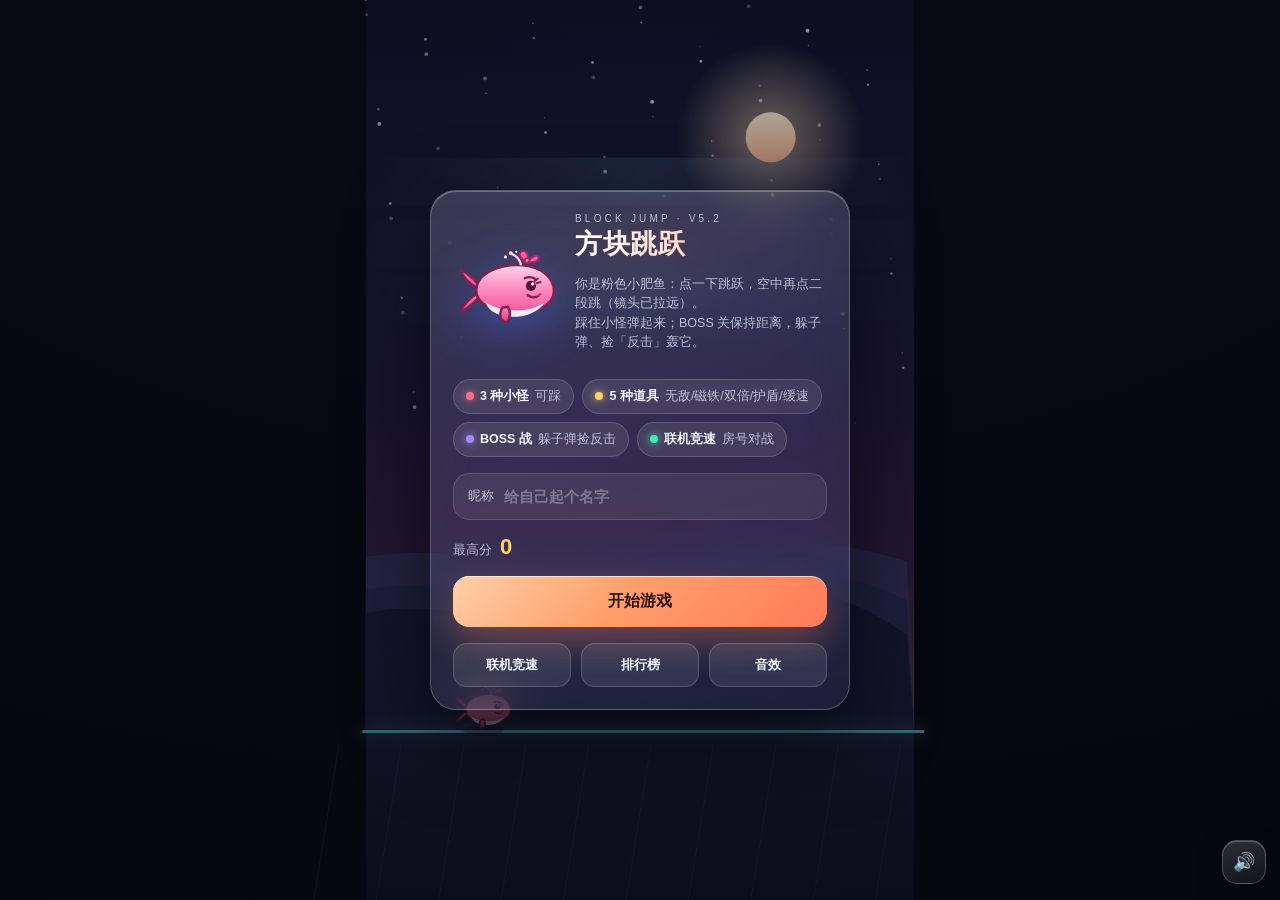
==== commit e5e11596: "game v5.2: fix room overlay after ready, clock skew clamp, host auto-start" ====
--- a/game/index.html
+++ b/game/index.html
@@ -213,7 +213,7 @@
       <div class="hero-row">
         <div class="hero-art" id="heroArt"></div>
         <div class="hero-copy">
-          <div class="kicker">BLOCK JUMP · v5.0</div>
+          <div class="kicker">BLOCK JUMP · v5.2</div>
           <h1>方块跳跃</h1>
           <p class="sub">你是粉色小肥鱼：点一下跳跃，空中再点二段跳（镜头已拉远）。<br>踩住小怪弹起来；BOSS 关保持距离，躲子弹、捡「反击」轰它。</p>
         </div>
@@ -669,7 +669,7 @@
     if (MULTI) { MAP_SEED = opts.seed >>> 0; RND = mulberry32(MAP_SEED); }
     else { MAP_SEED = 0; RND = Math.random; }
     musicStep = 0; musicNext = 0;
-    hide(el.menu); hide(el.over); hide(el.board); show(el.hud);
+    hide(el.menu); hide(el.over); hide(el.board); hide(el.room); hide(el.countdown); show(el.hud);
     syncHud(true);
     beep(660, 0.08, 'sine', 0.05);
   }
@@ -1929,6 +1929,7 @@
     var dt = last ? Math.min(0.05, (t - last) / 1000) : 0.016;
     last = t;
     if (mp) {
+      if (mp.host && mp.ready && mp.oppReady && !mp.startAt && state !== 'play') maybeStart();
       if (mp.opp && Date.now() - mp.opp.ts > 3000) mp.opp.alive = false;
       if (mp.startAt && state !== 'play') {
         var leftMs = mp.startAt - Date.now();
@@ -2082,7 +2083,13 @@
       updateRaceHud();
       return;
     }
-    if (m.t === 'st') { mp.seed = m.seed >>> 0; mp.startAt = m.at | 0; mpStatus('准备开始…'); return; }
+    if (m.t === 'st') {
+      mp.seed = m.seed >>> 0;
+      var wait = (m.at | 0) - Date.now();
+      mp.startAt = Date.now() + Math.max(800, Math.min(6000, wait));
+      mpStatus('准备开始…');
+      return;
+    }
     if (m.t === 'bye') { mp.opp = null; mp.oppReady = false; mpStatus('对手离开了'); mpRender(); return; }
   }
   function maybeStart() {
@@ -2098,7 +2105,10 @@
     mp.ready = !mp.ready;
     mpSend({ t: 'ready', id: mp.id, ready: mp.ready, name: mp.name });
     mpRender();
-    if (mp.ready) { mpStatus('等待对手准备…'); maybeStart(); }
+    if (mp.ready) {
+      mpStatus(mp.oppReady ? '双方就绪，马上开始…' : '已准备，等待对手…');
+      maybeStart();
+    }
     else mpStatus('已取消准备');
   }
   function drawGhost() {
@@ -2130,7 +2140,14 @@
   }
   bind('btnStart', function () { start(); });
   bind('btnRetry', function () {
-    if (mp) { mpLeave(); toast('已退出房间'); }
+    if (mp) {
+      mp.result = null; mp.startAt = 0; mp.ready = false;
+      mpSend({ t: 'ready', id: mp.id, ready: false, name: mp.name });
+      hide(el.over); hide(el.raceHud); show(el.room);
+      mpStatus('点「准备」再来一局');
+      mpRender();
+      return;
+    }
     start();
   });
   bind('btnShare', function () { shareScore(); });
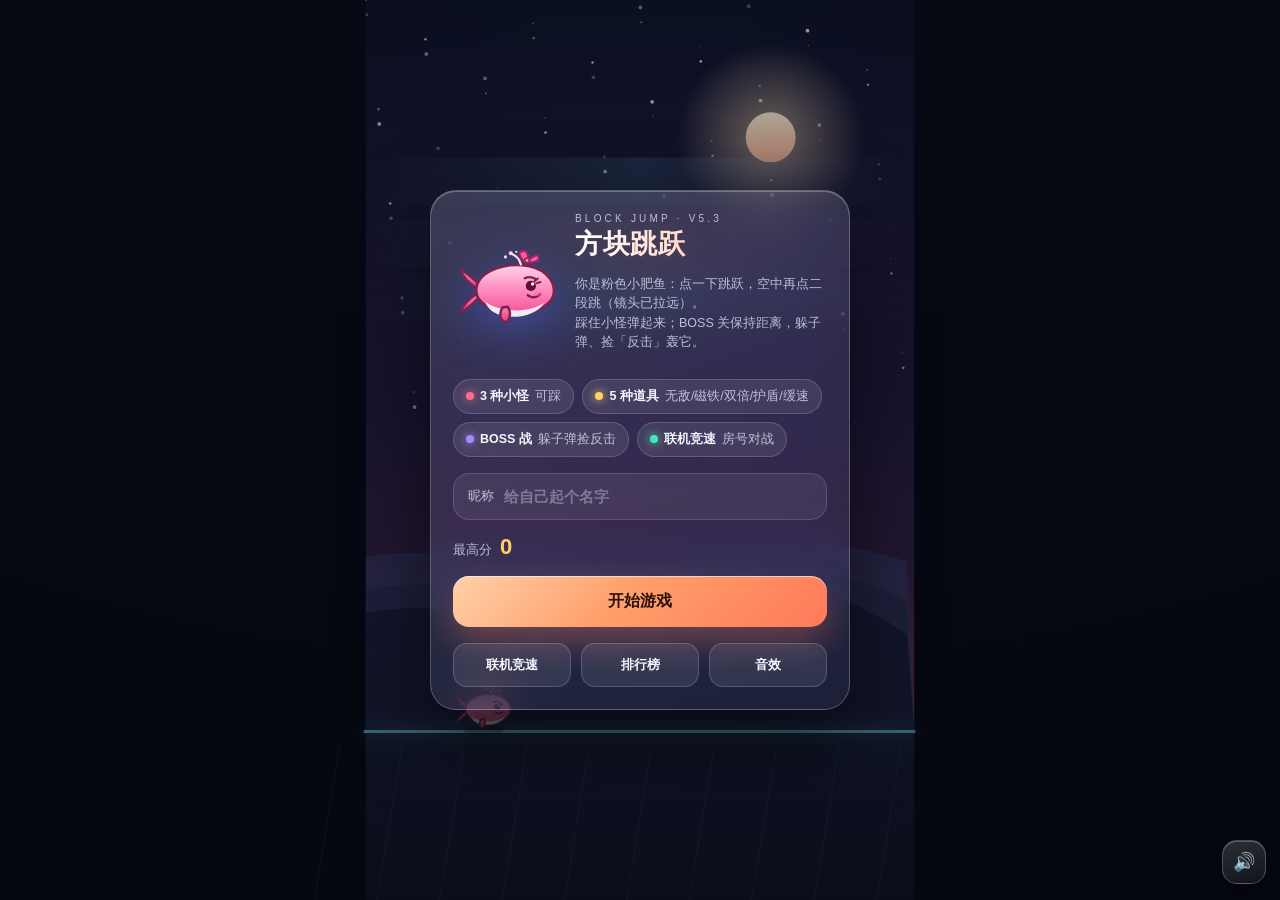
==== commit 395a1b6b: "game v5.3: local multiplayer match history" ====
--- a/game/index.html
+++ b/game/index.html
@@ -151,6 +151,19 @@
     font-size:18px;background:var(--glass);border:1px solid var(--glass-brd);
     backdrop-filter:blur(16px);-webkit-backdrop-filter:blur(16px);
     box-shadow:0 10px 26px rgba(0,0,0,.35), inset 0 1px 0 rgba(255,255,255,.24)}
+  .hist{margin:12px 0 4px}
+  .htitle{font-size:11px;letter-spacing:.18em;color:var(--dim);margin-bottom:7px}
+  .hist-list{display:flex;flex-direction:column;gap:6px;max-height:132px;overflow:auto;-webkit-overflow-scrolling:touch}
+  .histrow{display:flex;align-items:center;gap:8px;padding:8px 11px;border-radius:12px;
+    background:rgba(255,255,255,.06);border:1px solid rgba(255,255,255,.09);font-size:12px}
+  .histrow .res{width:34px;font-weight:800;flex:none}
+  .histrow .res.win{color:var(--mint)}
+  .histrow .res.lose{color:#ff9db0}
+  .histrow .res.draw{color:var(--gold)}
+  .histrow .who{flex:1;overflow:hidden;text-overflow:ellipsis;white-space:nowrap;color:var(--dim)}
+  .histrow .num{font-variant-numeric:tabular-nums;font-weight:700}
+  .histrow .tm{font-size:10px;color:rgba(255,255,255,.35);width:66px;text-align:right}
+  .hist-empty{font-size:12px;color:var(--dim);padding:6px 2px}
   .room-players{display:flex;flex-direction:column;gap:8px;margin:12px 0 4px}
   .mprow{display:flex;justify-content:space-between;align-items:center;padding:10px 13px;
     border-radius:14px;background:rgba(255,255,255,.07);border:1px solid rgba(255,255,255,.12);
@@ -213,7 +226,7 @@
       <div class="hero-row">
         <div class="hero-art" id="heroArt"></div>
         <div class="hero-copy">
-          <div class="kicker">BLOCK JUMP · v5.2</div>
+          <div class="kicker">BLOCK JUMP · v5.3</div>
           <h1>方块跳跃</h1>
           <p class="sub">你是粉色小肥鱼：点一下跳跃，空中再点二段跳（镜头已拉远）。<br>踩住小怪弹起来；BOSS 关保持距离，躲子弹、捡「反击」轰它。</p>
         </div>
@@ -282,6 +295,10 @@
       </div>
       <div id="roomStatus" class="rank">未连接</div>
       <div id="roomPlayers" class="room-players"></div>
+      <div class="hist">
+        <div class="htitle">最近对战</div>
+        <div id="mpHist" class="hist-list"></div>
+      </div>
       <div class="row">
         <button class="btn-primary" id="btnReady">准 备</button>
       </div>
@@ -509,6 +526,40 @@
   try { LB = JSON.parse(lsGet('bj.lb') || '[]') || []; } catch (e) { LB = []; }
   var playerName = lsGet('bj.name') || '';
   var onlineRows = [], onlineState = 'idle', submitT = 0;
+  var MP_HIST = [];
+  try { MP_HIST = JSON.parse(lsGet('bj.mp.hist') || '[]') || []; } catch (e) { MP_HIST = []; }
+  function mpSaveRecord() {
+    if (!mp || !mp.result) return;
+    var mine = mp.result.mine, theirs = mp.result.theirs;
+    var _d = new Date();
+    function _p2(n) { return (n < 10 ? '0' : '') + n; }
+    var rec = {
+      t: _p2(_d.getMonth() + 1) + '-' + _p2(_d.getDate()) + ' ' + _p2(_d.getHours()) + ':' + _p2(_d.getMinutes()),
+      code: mp.code,
+      opp: (mp.opp && mp.opp.name) || '对手',
+      mine: mine, theirs: theirs,
+      r: mine > theirs ? 'win' : (mine < theirs ? 'lose' : 'draw')
+    };
+    MP_HIST.unshift(rec);
+    MP_HIST = MP_HIST.slice(0, 50);
+    lsSet('bj.mp.hist', JSON.stringify(MP_HIST));
+    mpRenderHistory();
+  }
+  function mpRenderHistory() {
+    if (!el.mpHist) return;
+    if (!MP_HIST.length) { el.mpHist.innerHTML = '<div class="hist-empty">还没有对战记录</div>'; return; }
+    var html = '';
+    for (var i = 0; i < MP_HIST.length && i < 20; i++) {
+      var r = MP_HIST[i];
+      var label = r.r === 'win' ? '胜' : (r.r === 'lose' ? '负' : '平');
+      html += '<div class="histrow">' +
+        '<span class="res ' + r.r + '">' + label + '</span>' +
+        '<span class="who">' + esc(r.opp) + ' · 房间 ' + esc(r.code) + '</span>' +
+        '<span class="num">' + r.mine + 'm : ' + r.theirs + 'm</span>' +
+        '<span class="tm">' + esc(r.t) + '</span></div>';
+    }
+    el.mpHist.innerHTML = html;
+  }
 
   // ================= 状态 =================
   var state = 'menu';
@@ -549,7 +600,7 @@
     room: $('room'), roomCode: $('roomCode'), roomStatus: $('roomStatus'), roomPlayers: $('roomPlayers'),
     raceHud: $('raceHud'), raceMeName: $('raceMeName'), raceMeBar: $('raceMeBar'), raceMeDist: $('raceMeDist'),
     raceOppName: $('raceOppName'), raceOppBar: $('raceOppBar'), raceOppDist: $('raceOppDist'),
-    countdown: $('countdown'),
+    countdown: $('countdown'), mpHist: $('mpHist'),
     menu: $('menu'), over: $('over'), board: $('board'), toast: $('toast'),
     overScore: $('overScore'), overCause: $('overCause'), stDist: $('stDist'), stCoin: $('stCoin'),
     stKill: $('stKill'), stCombo: $('stCombo'), newRecord: $('newRecord'), overRank: $('overRank'),
@@ -751,6 +802,7 @@
     if (mp) {
       mp.result = { mine: Math.floor(dist / 10), theirs: mp.opp ? Math.floor((mp.opp.d || 0) / 10) : 0 };
       mpSend(mpMe());
+      mpSaveRecord();
     }
     saveLocalScore();
     submitOnline();
@@ -2028,6 +2080,7 @@
     hide(el.menu); hide(el.over); hide(el.board); show(el.room);
     mpStatus(mp ? ('房间 ' + mp.code) : (ONLINE ? '输入房号，或直接点创建' : '未配置在线服务'));
     if (mp && el.roomCode) el.roomCode.value = mp.code;
+    mpRenderHistory();
     mpRender();
   }
   function mpClose() { hide(el.room); showMenu(); }
@@ -2065,6 +2118,7 @@
       });
       mpStatus('连接中… 房间 ' + code);
       if (el.roomCode) el.roomCode.value = code;
+      mpRenderHistory();
       mpRender();
     });
   }
@@ -2202,7 +2256,7 @@
     mp: {
       open: mpOpen, join: mpJoin, msg: mpOnMsg, ready: mpReady, leave: mpLeave,
       status: mpStatus, get: function () { return mp; }, set: function (v) { mp = v; },
-      ghost: drawGhost, hud: updateRaceHud
+      ghost: drawGhost, hud: updateRaceHud, hist: function () { return MP_HIST; }, renderHist: mpRenderHistory
     }
   };
 
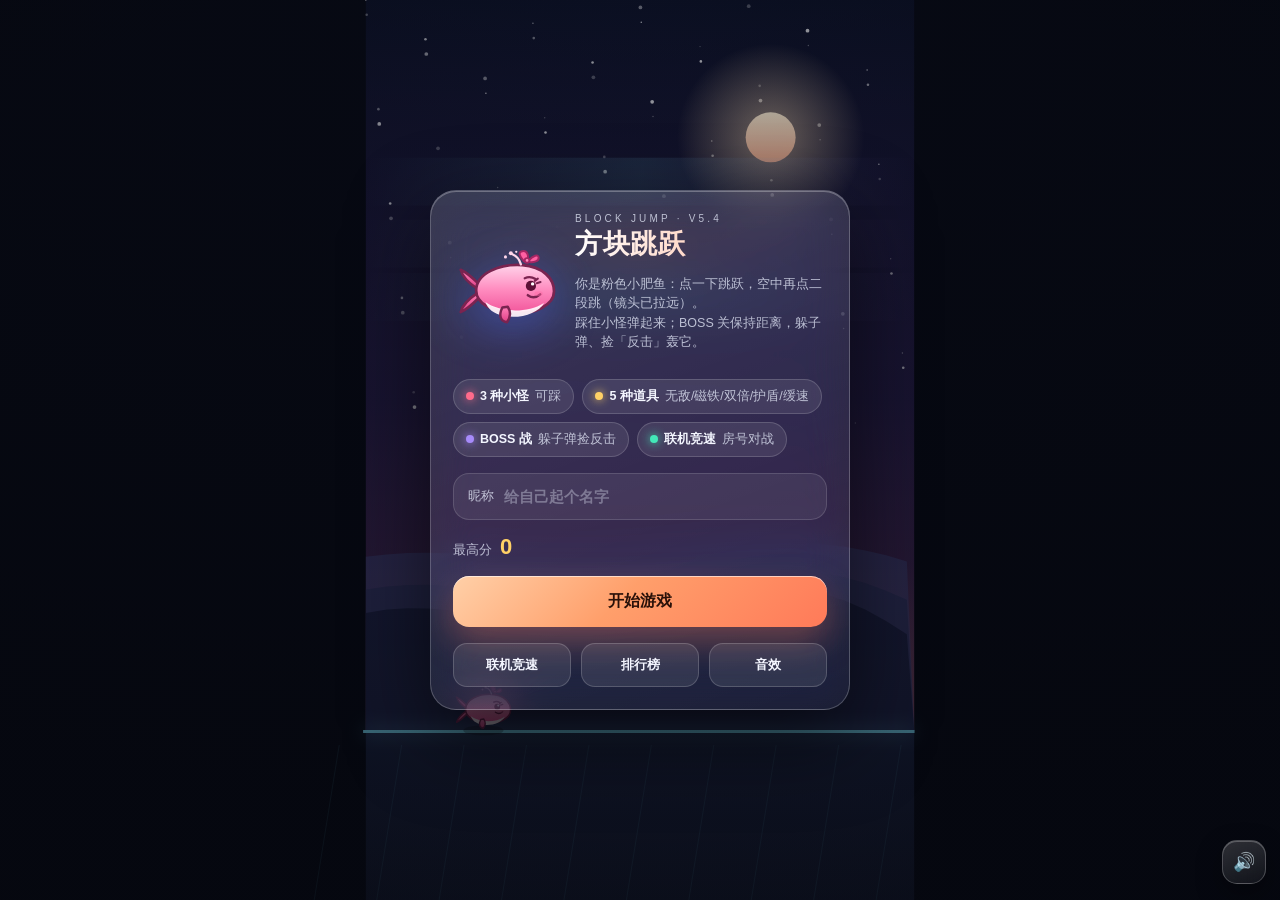
==== commit 0ff295af: "game v5.4: host-selectable match duration, timed finish, home button" ====
--- a/game/index.html
+++ b/game/index.html
@@ -188,6 +188,22 @@
     font-size:96px;font-weight:900;color:#fff;z-index:6;pointer-events:none;
     text-shadow:0 10px 40px rgba(255,77,141,.6)}
   #countdown.hidden{display:none}
+  .dur-row{display:flex;gap:8px;margin:6px 0 2px}
+  .dur{flex:1;padding:10px 0;border-radius:13px;font-size:13px;font-weight:700;
+    background:rgba(255,255,255,.07);border:1px solid rgba(255,255,255,.14);color:var(--dim)}
+  .dur.on{background:rgba(255,255,255,.16);color:var(--ink);border-color:rgba(255,255,255,.3)}
+  #homeBtn{position:absolute;left:14px;bottom:calc(16px + env(safe-area-inset-bottom));z-index:6;
+    width:44px;height:44px;border-radius:15px;display:flex;align-items:center;justify-content:center;
+    font-size:20px;font-weight:800;background:var(--glass);border:1px solid var(--glass-brd);
+    backdrop-filter:blur(16px);-webkit-backdrop-filter:blur(16px);color:var(--ink);
+    box-shadow:0 10px 26px rgba(0,0,0,.35), inset 0 1px 0 rgba(255,255,255,.24)}
+  #homeBtn.hidden{display:none}
+  #raceTimer{position:absolute;left:50%;top:calc(52px + env(safe-area-inset-top));transform:translateX(-50%);
+    padding:6px 14px;border-radius:999px;font-size:15px;font-weight:800;letter-spacing:.04em;
+    background:rgba(12,16,30,.6);border:1px solid rgba(255,255,255,.2);
+    backdrop-filter:blur(12px);-webkit-backdrop-filter:blur(12px);
+    font-variant-numeric:tabular-nums;color:var(--ink);display:none;z-index:4}
+  #raceTimer.on{display:block}
   #toast{position:absolute;left:50%;bottom:calc(88px + env(safe-area-inset-bottom));
     transform:translateX(-50%) translateY(8px);padding:11px 20px;border-radius:999px;
     font-size:14px;font-weight:700;color:#fff;white-space:nowrap;
@@ -218,6 +234,7 @@
     </div>
   </div>
 
+  <button id="homeBtn" class="hidden" aria-label="返回主页">⌂</button>
   <button id="soundBtn" aria-label="声音">🔊</button>
   <div id="toast"></div>
 
@@ -226,7 +243,7 @@
       <div class="hero-row">
         <div class="hero-art" id="heroArt"></div>
         <div class="hero-copy">
-          <div class="kicker">BLOCK JUMP · v5.3</div>
+          <div class="kicker">BLOCK JUMP · v5.4</div>
           <h1>方块跳跃</h1>
           <p class="sub">你是粉色小肥鱼：点一下跳跃，空中再点二段跳（镜头已拉远）。<br>踩住小怪弹起来；BOSS 关保持距离，躲子弹、捡「反击」轰它。</p>
         </div>
@@ -274,6 +291,7 @@
     </div>
   </div>
 
+  <div id="raceTimer">00:00</div>
   <div id="raceHud" class="hidden">
     <div class="raceline"><span class="rname" id="raceMeName">你</span><span class="rbar"><i id="raceMeBar"></i></span><span class="rdist" id="raceMeDist">0m</span></div>
     <div class="raceline opp"><span class="rname" id="raceOppName">对手</span><span class="rbar"><i id="raceOppBar"></i></span><span class="rdist" id="raceOppDist">0m</span></div>
@@ -288,6 +306,13 @@
       <div class="namerow" style="margin-top:14px">
         <span class="nlbl">房号</span>
         <input id="roomCode" maxlength="4" autocomplete="off" autocapitalize="characters" placeholder="4 位房号">
+      </div>
+      <div class="htitle" style="margin-top:14px">对决时长（队长选）</div>
+      <div class="dur-row" id="durRow">
+        <button class="dur" data-dur="60">60 秒</button>
+        <button class="dur" data-dur="90">90 秒</button>
+        <button class="dur on" data-dur="120">120 秒</button>
+        <button class="dur" data-dur="0">不限时</button>
       </div>
       <div class="row">
         <button class="btn-ghost btn-sm" id="btnCreateRoom" style="flex:1">创建房间</button>
@@ -600,7 +625,7 @@
     room: $('room'), roomCode: $('roomCode'), roomStatus: $('roomStatus'), roomPlayers: $('roomPlayers'),
     raceHud: $('raceHud'), raceMeName: $('raceMeName'), raceMeBar: $('raceMeBar'), raceMeDist: $('raceMeDist'),
     raceOppName: $('raceOppName'), raceOppBar: $('raceOppBar'), raceOppDist: $('raceOppDist'),
-    countdown: $('countdown'), mpHist: $('mpHist'),
+    countdown: $('countdown'), mpHist: $('mpHist'), raceTimer: $('raceTimer'), homeBtn: $('homeBtn'), durRow: $('durRow'),
     menu: $('menu'), over: $('over'), board: $('board'), toast: $('toast'),
     overScore: $('overScore'), overCause: $('overCause'), stDist: $('stDist'), stCoin: $('stCoin'),
     stKill: $('stKill'), stCombo: $('stCombo'), newRecord: $('newRecord'), overRank: $('overRank'),
@@ -665,12 +690,15 @@
 
   function showMenu() {
     state = 'menu';
+    if (el.homeBtn) el.homeBtn.classList.add('hidden');
+    if (el.raceTimer) el.raceTimer.classList.remove('on');
     if (el.raceHud) el.raceHud.classList.add('hidden');
     hide(el.over); hide(el.board); hide(el.hud); show(el.menu);
     el.menuBest.textContent = best;
   }
   function showOver() {
     state = 'over';
+    if (el.homeBtn) el.homeBtn.classList.remove('hidden');
     hide(el.menu); hide(el.board); hide(el.hud); show(el.over);
     el.overScore.textContent = Math.floor(score);
     var map = { fall: '掉进了深渊', mob: '被小怪撞飞了', hit: '撞在了障碍上', boss: '被 BOSS 撞飞了', fire: '被 BOSS 火球击中' };
@@ -719,8 +747,14 @@
     MULTI = !!(opts && opts.seed != null);
     if (MULTI) { MAP_SEED = opts.seed >>> 0; RND = mulberry32(MAP_SEED); }
     else { MAP_SEED = 0; RND = Math.random; }
+    if (mp) {
+      mp.duration = opts && opts.duration != null ? opts.duration : (mp.duration || MP_DUR);
+      mp.endAt = mp.duration > 0 ? Date.now() + mp.duration * 1000 : 0;
+      mp.myFinal = null;
+    }
     musicStep = 0; musicNext = 0;
     hide(el.menu); hide(el.over); hide(el.board); hide(el.room); hide(el.countdown); show(el.hud);
+    if (el.homeBtn) el.homeBtn.classList.remove('hidden');
     syncHud(true);
     beep(660, 0.08, 'sine', 0.05);
   }
@@ -801,7 +835,7 @@
     lsSet('bj.best', String(best));
     if (mp) {
       mp.result = { mine: Math.floor(dist / 10), theirs: mp.opp ? Math.floor((mp.opp.d || 0) / 10) : 0 };
-      mpSend(mpMe());
+      mpSend({ t: 's', id: mp.id, name: mp.name, d: Math.floor(dist), gy: 0, alive: 0, sc: Math.floor(score), fin: 1 });
       mpSaveRecord();
     }
     saveLocalScore();
@@ -993,6 +1027,7 @@
     if (slow > 0) slow = Math.max(0, slow - dt);
     if (magnet > 0) magnet = Math.max(0, magnet - dt);
     if (dbl > 0) dbl = Math.max(0, dbl - dt);
+    if (mp && mp.endAt && Date.now() >= mp.endAt) { die('time'); return; }
     if (!MULTI && !boss && dist >= nextBossDist) spawnBoss();
 
     // 竖直
@@ -1992,7 +2027,7 @@
         if (leftMs <= 0) {
           mp.startAt = 0;
           if (el.countdown) el.countdown.classList.add('hidden');
-          start({ seed: mp.seed });
+          start({ seed: mp.seed, duration: mp.duration || MP_DUR });
         }
       }
       if (state === 'play') {
@@ -2019,6 +2054,7 @@
 
   // ================= 联机竞速（Supabase Realtime） =================
   var mp = null, mpClient = null, mpLoading = false, mpSending = 0;
+  var MP_DUR = 120;
 
   function mpEnsure() {
     if (mpClient) return Promise.resolve(mpClient);
@@ -2073,6 +2109,17 @@
     el.raceOppName.textContent = (mp.opp && mp.opp.name) || '对手';
     el.raceMeDist.textContent = myD + 'm';
     el.raceOppDist.textContent = mp.opp ? (opD + 'm') : '—';
+    if (el.raceTimer) {
+      if (mp.endAt) {
+        var leftMs2 = Math.max(0, mp.endAt - Date.now());
+        var mm2 = Math.floor(leftMs2 / 60000), ss2 = Math.floor(leftMs2 % 60000 / 1000);
+        el.raceTimer.textContent = (mm2 < 10 ? '0' : '') + mm2 + ':' + (ss2 < 10 ? '0' : '') + ss2;
+        el.raceTimer.classList.add('on');
+      } else {
+        el.raceTimer.textContent = '不限时';
+        el.raceTimer.classList.add('on');
+      }
+    }
     el.raceMeBar.style.width = Math.min(100, myD / mx * 100) + '%';
     el.raceOppBar.style.width = Math.min(100, opD / mx * 100) + '%';
   }
@@ -2134,16 +2181,27 @@
     if (m.t === 'ready') { mp.oppReady = !!m.ready; mpRender(); maybeStart(); return; }
     if (m.t === 's') {
       mp.opp = { id: m.id, name: m.name, d: m.d | 0, gy: m.gy | 0, alive: !!m.alive, sc: m.sc | 0, ts: Date.now() };
+      if (m.fin && mp.result && state === 'over') {
+        mp.result.theirs = Math.floor((m.d | 0) / 10);
+        updateRaceHud();
+        if (el.overRank) {
+          var mine2 = mp.result.mine, th2 = mp.result.theirs;
+          el.overRank.textContent = '对手 ' + th2 + 'm · 你 ' + mine2 + 'm —— ' +
+            (mine2 > th2 ? '你赢了' : (mine2 < th2 ? '差 ' + (th2 - mine2) + 'm' : '平局'));
+        }
+      }
       updateRaceHud();
       return;
     }
     if (m.t === 'st') {
+      mp.duration = (m.dur == null ? MP_DUR : m.dur) | 0;
       mp.seed = m.seed >>> 0;
       var wait = (m.at | 0) - Date.now();
       mp.startAt = Date.now() + Math.max(800, Math.min(6000, wait));
       mpStatus('准备开始…');
       return;
     }
+    if (m.t === 'dur') { if (mp) mp.duration = m.d | 0; MP_DUR = m.d | 0; if (el.durRow) { var kk = el.durRow.children || []; for (var i2 = 0; i2 < kk.length; i2++) { kk[i2].classList.toggle('on', Number(kk[i2].getAttribute('data-dur')) === MP_DUR); } } mpStatus('队长选了 ' + (MP_DUR ? MP_DUR + ' 秒' : '不限时')); return; }
     if (m.t === 'bye') { mp.opp = null; mp.oppReady = false; mpStatus('对手离开了'); mpRender(); return; }
   }
   function maybeStart() {
@@ -2151,8 +2209,22 @@
     var seed = (Math.random() * 0xFFFFFFF) | 0;
     var at = Date.now() + 3200;
     mp.seed = seed; mp.startAt = at;
-    mpSend({ t: 'st', seed: seed, at: at });
+    mpSend({ t: 'st', seed: seed, at: at, dur: mp.duration || MP_DUR });
     mpStatus('双方就绪，3 秒后开始');
+  }
+  function mpSetDur(sec) {
+    MP_DUR = sec;
+    if (mp) {
+      mp.duration = sec;
+      if (mp.host) mpSend({ t: 'dur', d: sec });
+    }
+    if (el.durRow) {
+      var kids = el.durRow.children || [];
+      for (var i = 0; i < kids.length; i++) {
+        var d = kids[i].getAttribute ? Number(kids[i].getAttribute('data-dur')) : NaN;
+        kids[i].classList.toggle('on', d === sec);
+      }
+    }
   }
   function mpReady() {
     if (!mp) { toast('先创建或加入房间'); return; }
@@ -2212,6 +2284,21 @@
   bind('btnJoinRoom', function () { mpJoin(el.roomCode ? el.roomCode.value : '', false); });
   bind('btnReady', function () { mpReady(); });
   bind('btnLeaveRoom', function () { mpLeave(); });
+  if (el.homeBtn && el.homeBtn.addEventListener) {
+    el.homeBtn.addEventListener('click', function (ev) {
+      if (ev && ev.stopPropagation) ev.stopPropagation();
+      if (mp) { mpLeave(); return; }
+      showMenu();
+    });
+  }
+  if (el.durRow && el.durRow.addEventListener) {
+    el.durRow.addEventListener('click', function (ev) {
+      var t = ev && ev.target;
+      var d = t && t.getAttribute ? t.getAttribute('data-dur') : null;
+      if (d == null) return;
+      mpSetDur(Number(d));
+    });
+  }
   bind('btnBoardClose', function () { hideBoard(); });
   bind('btnMenuSound', function () {
     soundOn = !soundOn;
@@ -2256,7 +2343,8 @@
     mp: {
       open: mpOpen, join: mpJoin, msg: mpOnMsg, ready: mpReady, leave: mpLeave,
       status: mpStatus, get: function () { return mp; }, set: function (v) { mp = v; },
-      ghost: drawGhost, hud: updateRaceHud, hist: function () { return MP_HIST; }, renderHist: mpRenderHistory
+      ghost: drawGhost, hud: updateRaceHud, hist: function () { return MP_HIST; }, renderHist: mpRenderHistory,
+      setDur: mpSetDur, dur: function () { return MP_DUR; }
     }
   };
 
